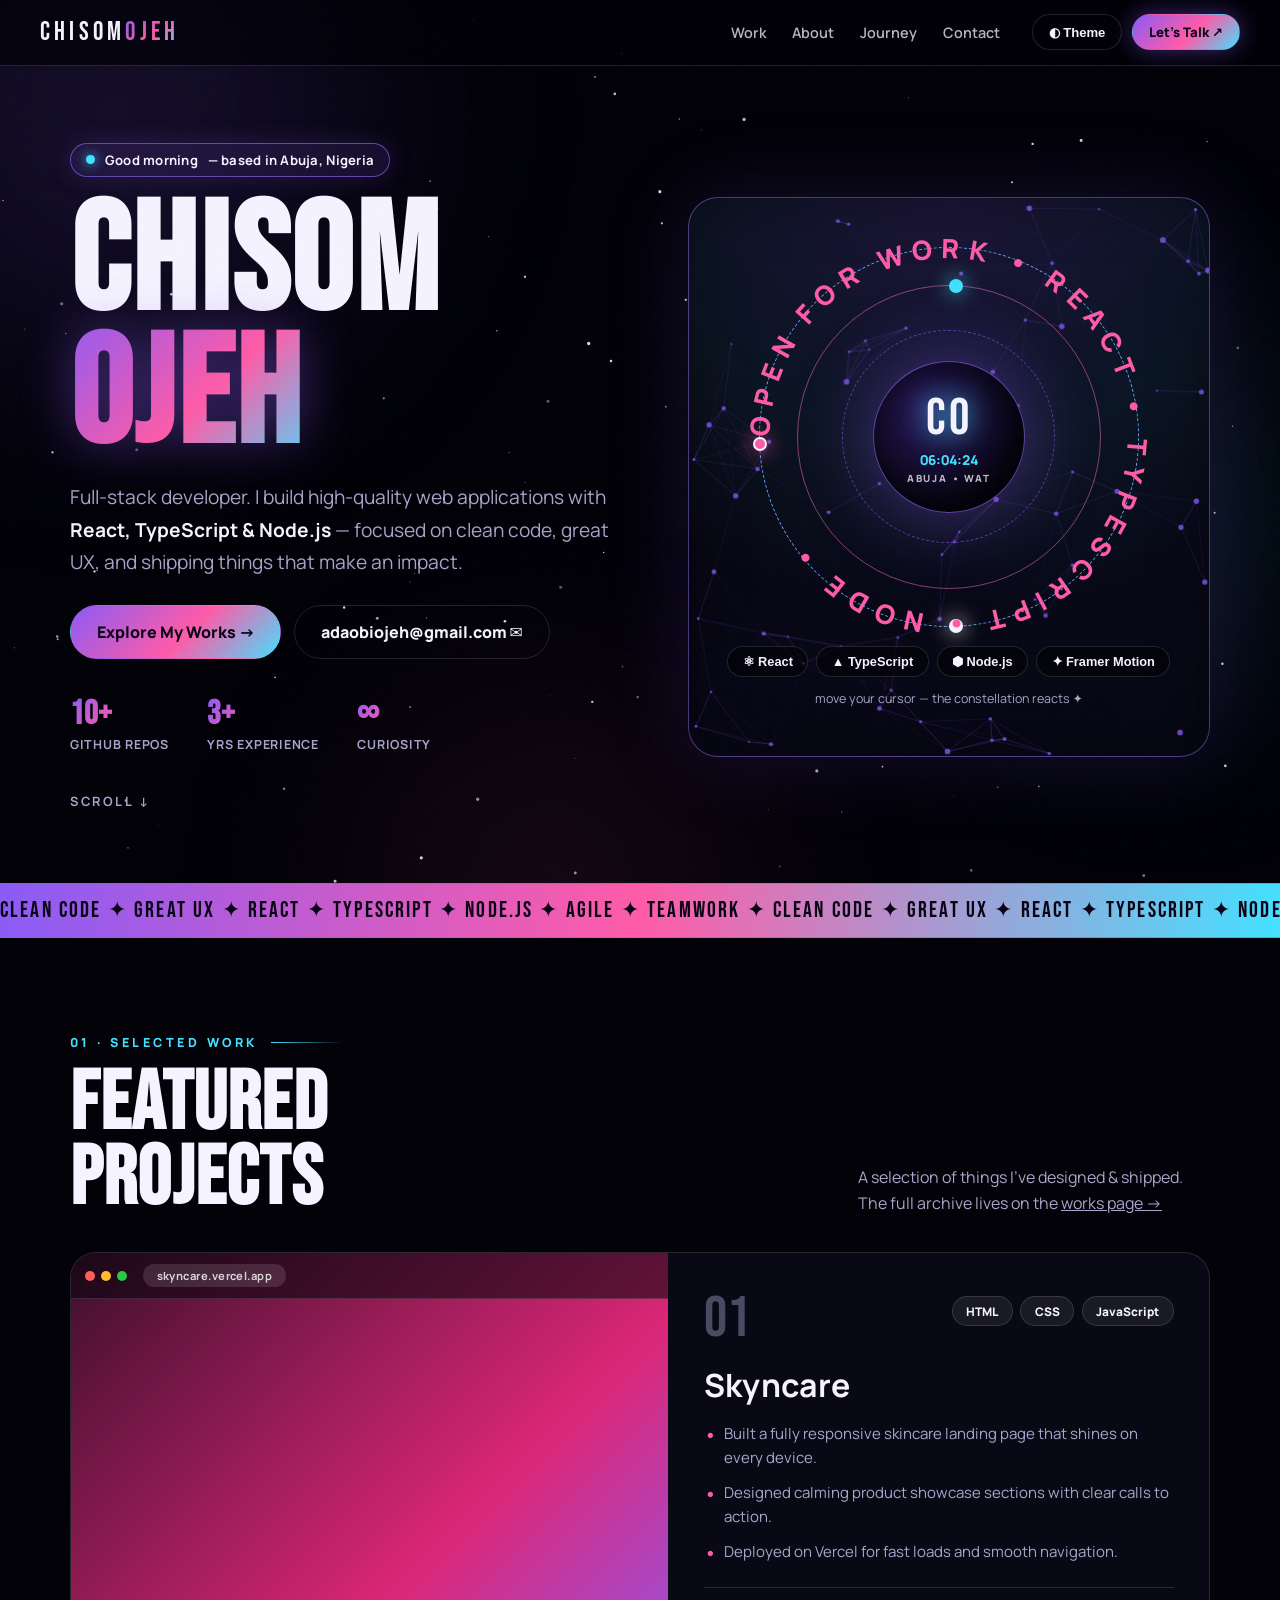
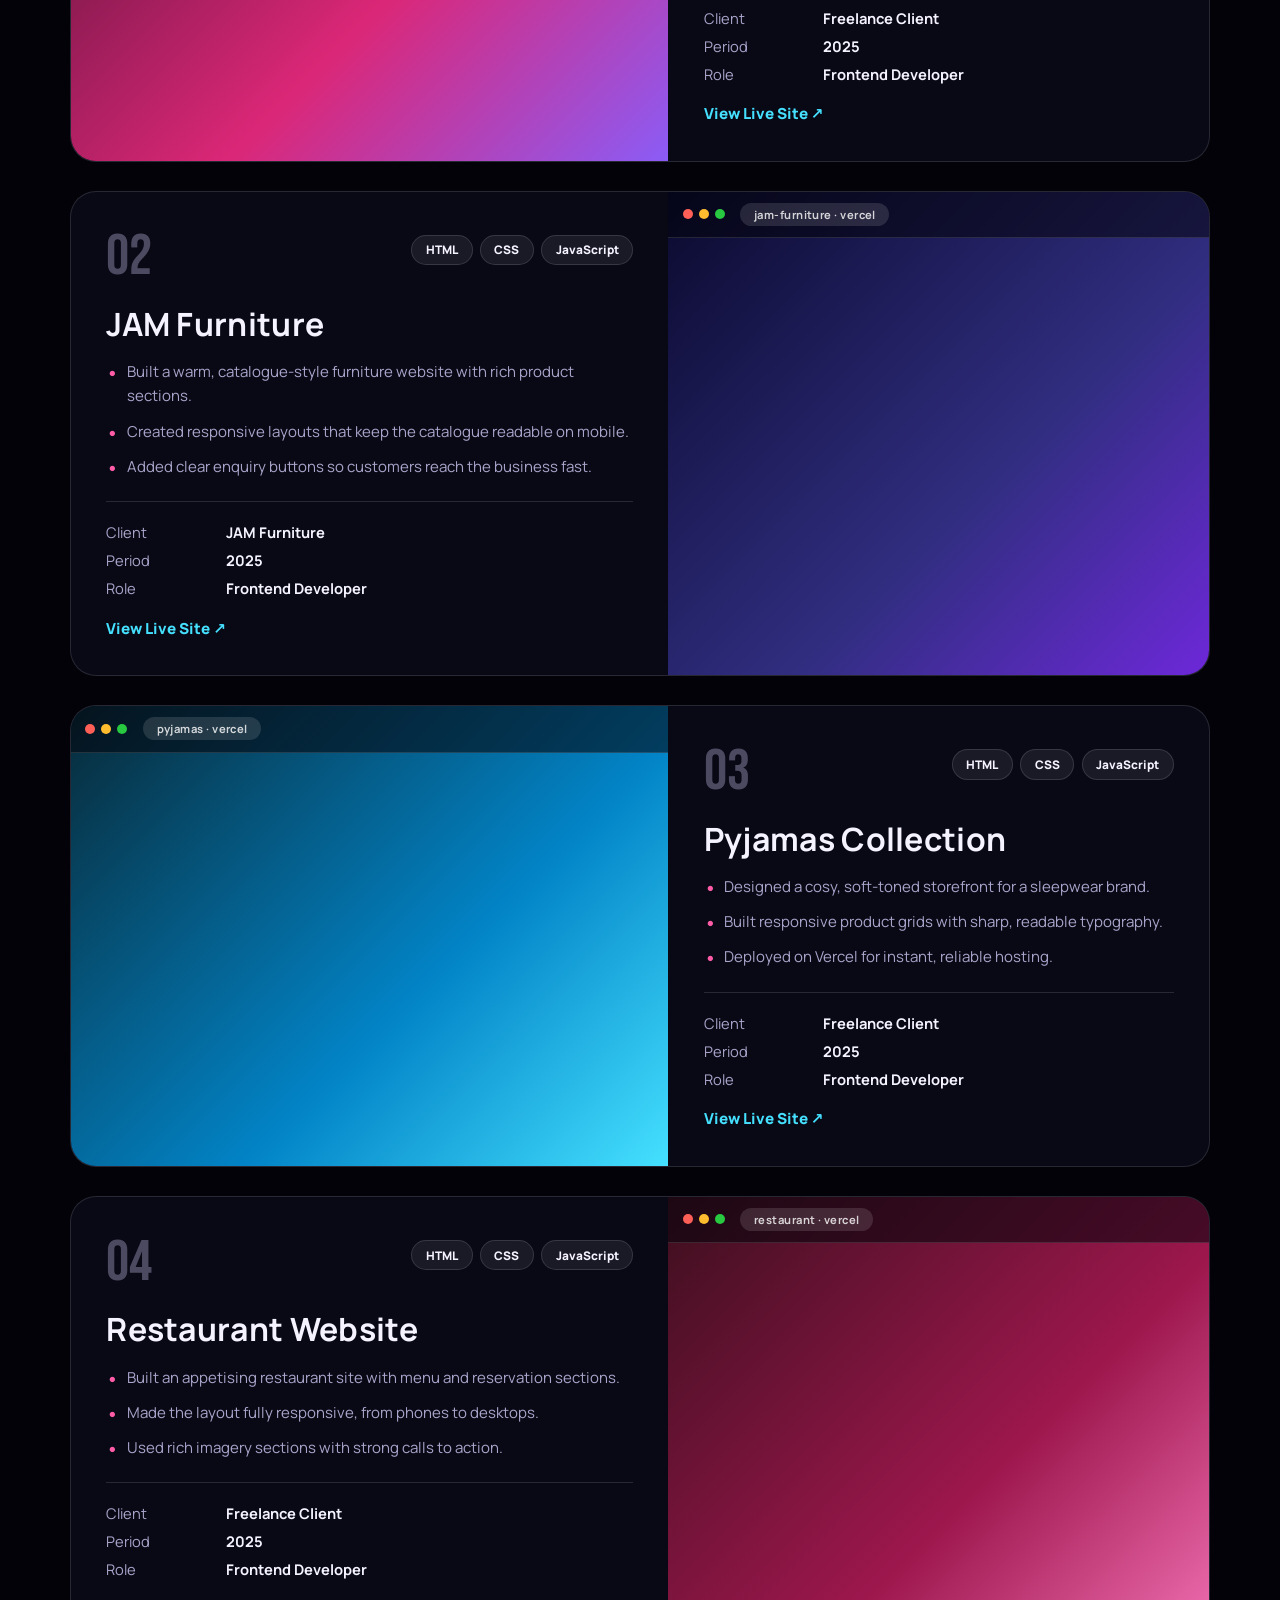
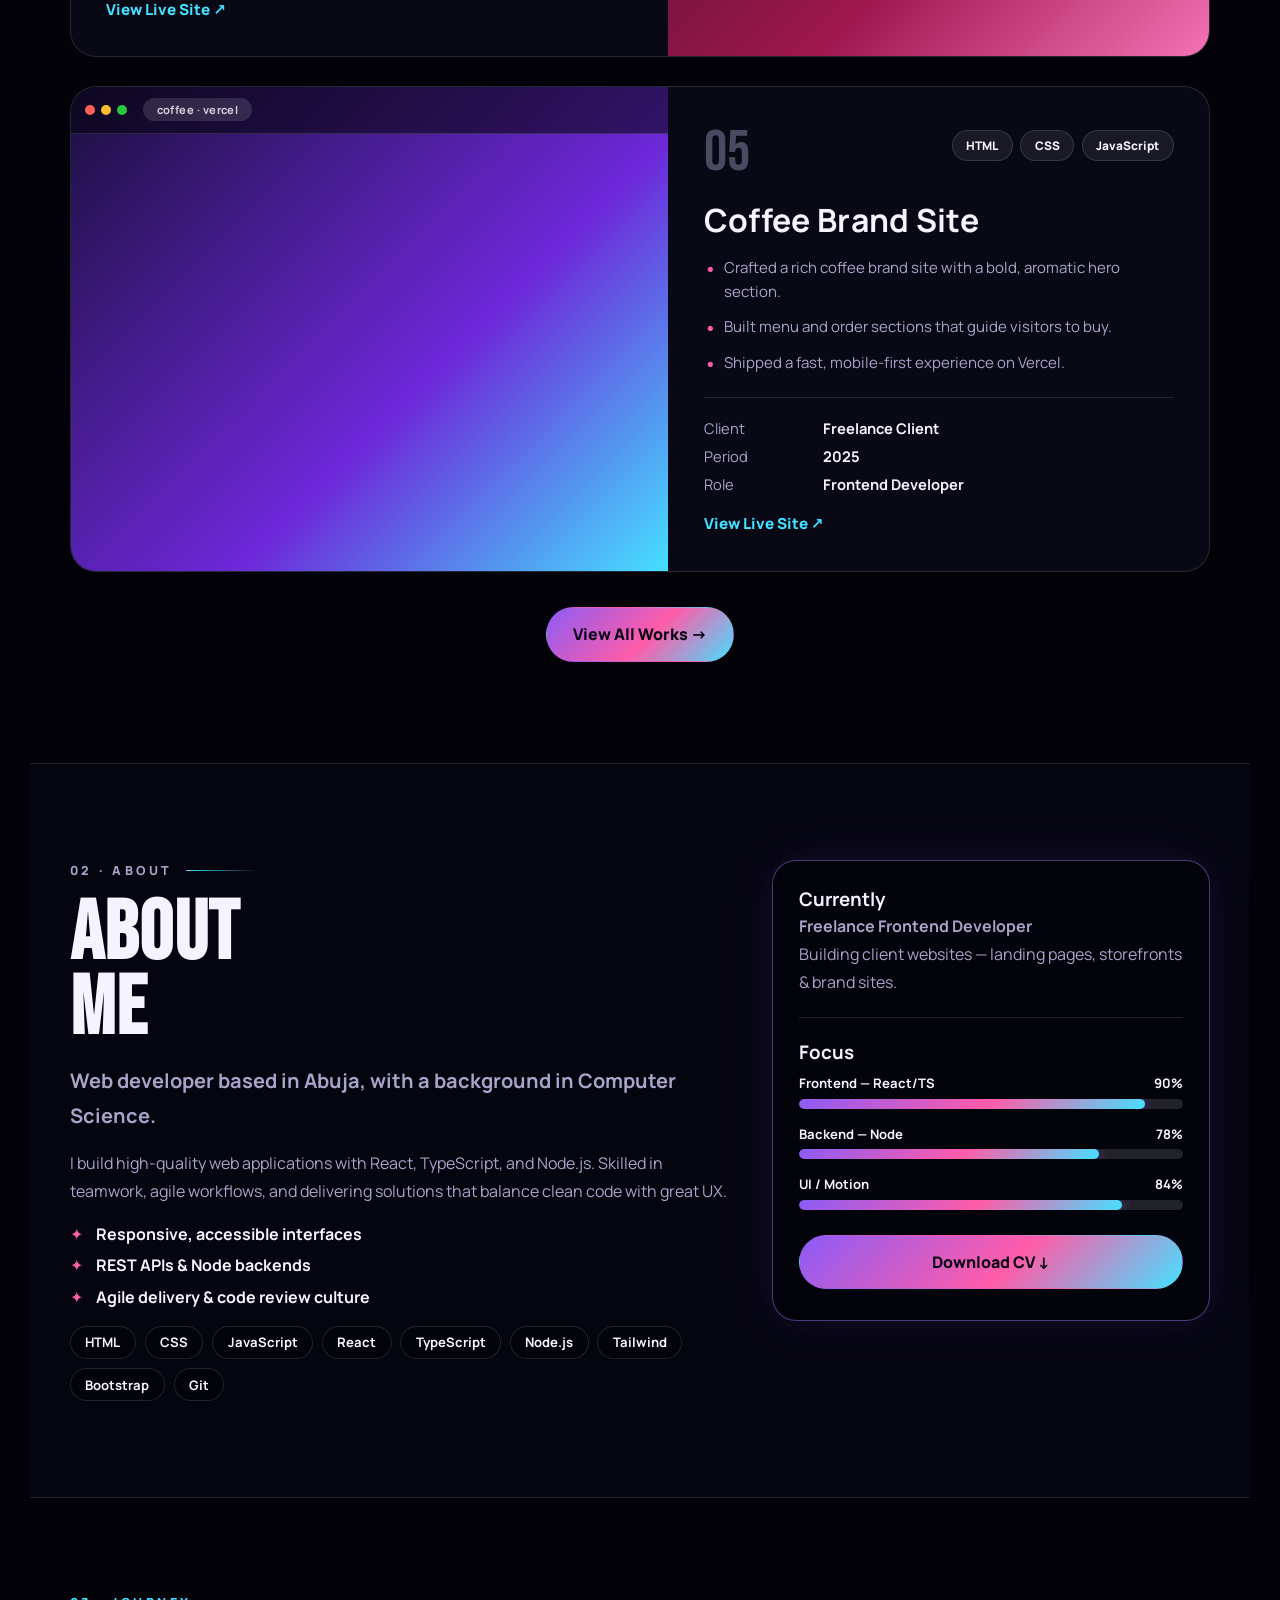
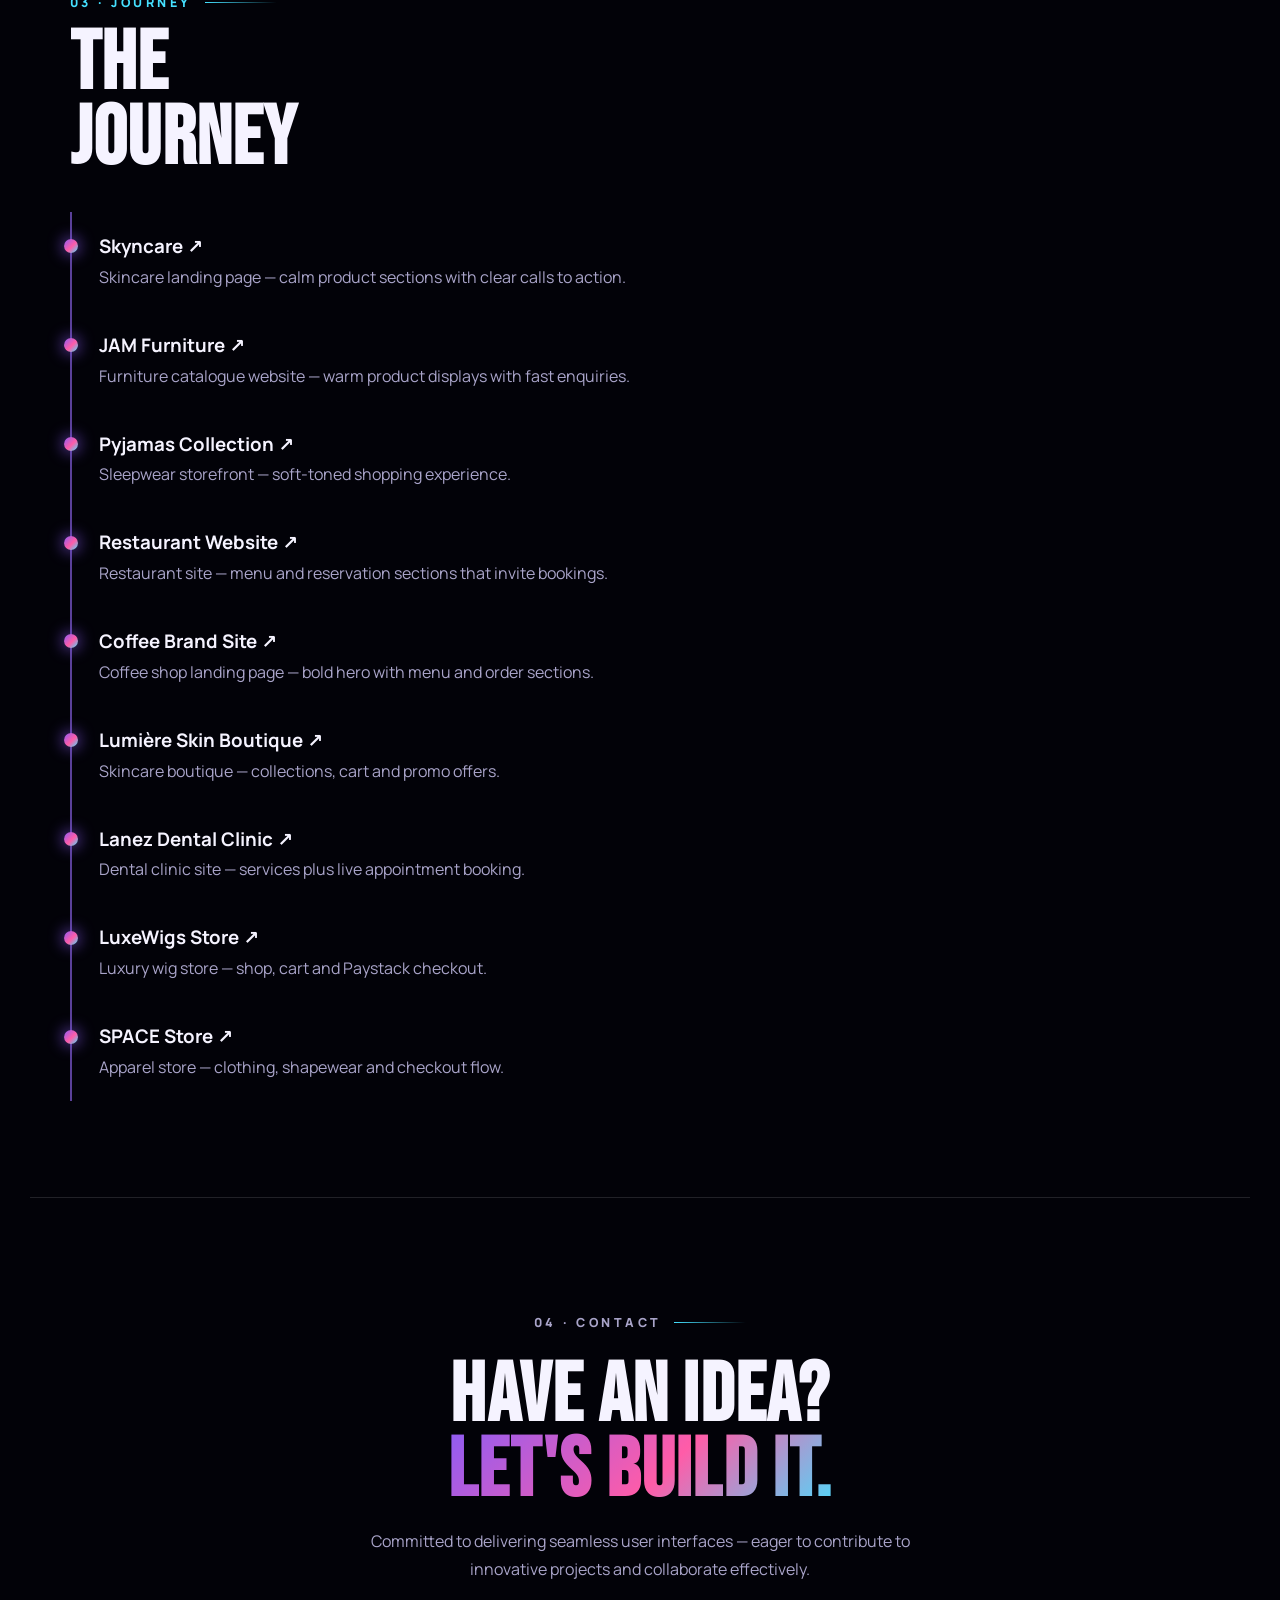
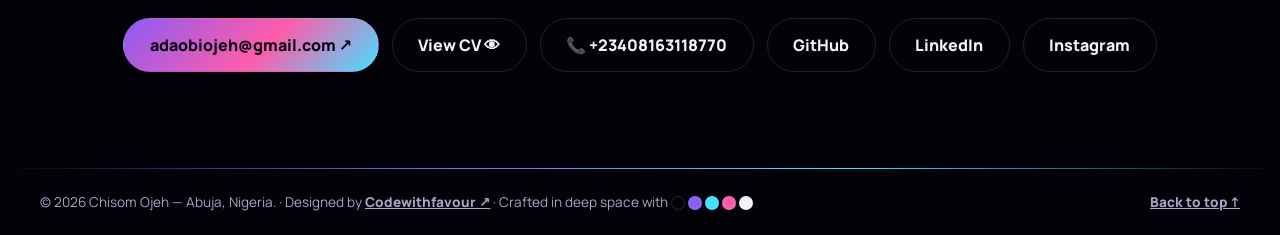
==== index.html @ 3779ce0b "Launch Chisom Ojeh portfolio" ====
<!DOCTYPE html>
<html lang="en" data-theme="dark">
<head>
  <meta charset="UTF-8" />
  <meta name="viewport" content="width=device-width, initial-scale=1.0" />
  <title>Chisom Ojeh — Full-Stack Developer</title>
  <meta name="description" content="Full-stack developer based in Abuja. I build high-quality web applications with React, TypeScript, and Node.js." />
  <link rel="icon" type="image/svg+xml" href="data:image/svg+xml,<svg xmlns='http://www.w3.org/2000/svg' viewBox='0 0 100 100'><defs><linearGradient id='g' x1='0' y1='0' x2='1' y2='1'><stop offset='0' stop-color='%238B5CF6'/><stop offset='1' stop-color='%2345E0FF'/></linearGradient></defs><rect width='100' height='100' rx='20' fill='url(%23g)'/><text x='50' y='68' font-size='55' text-anchor='middle' fill='%23020408' font-family='Arial Black'>C</text></svg>" />
  <link rel="preconnect" href="https://fonts.googleapis.com" />
  <link rel="preconnect" href="https://fonts.gstatic.com" crossorigin />
  <link href="https://fonts.googleapis.com/css2?family=Manrope:wght@200..800&display=swap" rel="stylesheet" />
  <link href="https://fonts.googleapis.com/css2?family=Bebas+Neue&display=swap" rel="stylesheet" />
  <link rel="stylesheet" href="styles.css" />
</head>
<body>
  <div class="grain" aria-hidden="true"></div>
  <canvas id="starfield" aria-hidden="true"></canvas>
  <div class="nebula" aria-hidden="true"><i class="n1"></i><i class="n2"></i><i class="n3"></i></div>

  <header class="nav">
    <a class="logo" href="index.html">CHISOM<span>OJEH</span></a>
    <nav class="nav-links">
      <a href="works.html">Work</a>
      <a href="#about">About</a>
      <a href="#experience">Journey</a>
      <a href="#contact">Contact</a>
    </nav>
    <div class="nav-actions">
      <button id="themeToggle" class="pill-btn" aria-label="Toggle theme">◐ Theme</button>
      <a href="#contact" class="pill-btn solid">Let's Talk ↗</a>
    </div>
    <button class="menu-btn" id="menuBtn" aria-label="Menu">☰</button>
  </header>

  <div class="mobile-menu" id="mobileMenu">
    <a href="works.html">Work</a>
    <a href="#about">About</a>
    <a href="#experience">Journey</a>
    <a href="#contact">Contact</a>
  </div>

  <main id="top">
    <!-- ============ HERO ============ -->
    <section class="hero">
      <div class="hero-text">
        <p class="eyebrow"><span class="dot"></span> <span id="greeting">Hello</span> — based in Abuja, Nigeria</p>
        <h1 class="mega">CHISOM<br /><em>OJEH</em></h1>
        <p class="lede">Full-stack developer. I build high-quality web applications with <strong>React, TypeScript &amp; Node.js</strong> — focused on clean code, great UX, and shipping things that make an impact.</p>
        <div class="cta-row">
          <a href="works.html" class="btn primary">Explore My Works →</a>
          <a href="mailto:adaobiojeh@gmail.com" class="btn ghost">adaobiojeh@gmail.com ✉</a>
        </div>
        <div class="hero-meta">
          <div><b>10+</b><span>GitHub repos</span></div>
          <div><b>3+</b><span>Yrs experience</span></div>
          <div><b>∞</b><span>Curiosity</span></div>
        </div>
        <a class="scroll-cue" href="#work">SCROLL ↓</a>
      </div>

      <!-- Interactive "Orbit Console" — constellation canvas + tilting rings + live clock -->
      <div class="hero-visual" id="heroVisual">
        <canvas id="constellation" aria-hidden="true"></canvas>
        <div class="orbit-stage" id="orbitStage">
          <div class="ring r1"></div>
          <div class="ring r2"><i class="planet p1"></i></div>
          <div class="ring r3"><i class="planet p2"></i><i class="planet p3"></i></div>
          <div class="core">
            <span class="core-mono">CO</span>
            <span class="core-sub" id="liveClock">00:00:00</span>
            <span class="core-tag">ABUJA • <span id="localTime">WAT</span></span>
          </div>
          <svg class="orbit-text" viewBox="0 0 200 200" aria-hidden="true">
            <defs><path id="circlePath" d="M100,100 m-84,0 a84,84 0 1,1 168,0 a84,84 0 1,1 -168,0" /></defs>
            <text><textPath href="#circlePath"> OPEN FOR WORK •  REACT • TYPESCRIPT •  NODE • </textPath></text>
          </svg>
        </div>
        <div class="chips">
          <button class="chip" data-chip>⚛ React</button>
          <button class="chip" data-chip>▲ TypeScript</button>
          <button class="chip" data-chip>⬢ Node.js</button>
          <button class="chip" data-chip>✦ Framer Motion</button>
        </div>
        <p class="hint">move your cursor — the constellation reacts ✦</p>
      </div>
    </section>

    <!-- ============ MARQUEE ============ -->
    <div class="marquee" aria-hidden="true">
      <div class="marquee-track">
        <span>Clean Code ✦ Great UX ✦ React ✦ TypeScript ✦ Node.js ✦ Agile ✦ Teamwork ✦&nbsp;</span>
        <span>Clean Code ✦ Great UX ✦ React ✦ TypeScript ✦ Node.js ✦ Agile ✦ Teamwork ✦&nbsp;</span>
      </div>
    </div>

    <!-- ============ WORK (line by line) ============ -->
    <section class="section" id="work">
      <p class="kicker">01 · Selected Work</p>
      <div class="section-head">
        <h2>FEATURED<br />PROJECTS</h2>
        <p>A selection of things I've designed &amp; shipped. The full archive lives on the <a href="works.html">works page →</a></p>
      </div>
      <div class="showcases">
        <article class="showcase reveal">
          <div class="shot art-2 live-shot">
            <div class="shot-bar"><i></i><i></i><i></i><span class="shot-url">skyncare.vercel.app</span></div>
            <iframe src="https://skyncare.vercel.app/" title="Skyncare — live preview" loading="lazy" scrolling="no" tabindex="-1" aria-hidden="true" referrerpolicy="no-referrer" sandbox="allow-scripts allow-same-origin"></iframe>
            <a class="shot-link" href="https://skyncare.vercel.app/" target="_blank" rel="noreferrer" aria-label="Open Skyncare live site"><span class="shot-open">Open live site ↗</span></a>
          </div>
          <div class="show-body">
            <div class="show-top">
              <span class="show-num">01</span>
              <div class="show-pills"><span>HTML</span><span>CSS</span><span>JavaScript</span></div>
            </div>
            <h3><a href="https://skyncare.vercel.app/" target="_blank" rel="noreferrer">Skyncare</a></h3>
            <ul class="show-points">
              <li>Built a fully responsive skincare landing page that shines on every device.</li>
              <li>Designed calming product showcase sections with clear calls to action.</li>
              <li>Deployed on Vercel for fast loads and smooth navigation.</li>
            </ul>
            <div class="show-meta">
              <div><span class="k">Client</span><span class="v">Freelance Client</span></div>
              <div><span class="k">Period</span><span class="v">2025</span></div>
              <div><span class="k">Role</span><span class="v">Frontend Developer</span></div>
            </div>
            <a class="show-live" href="https://skyncare.vercel.app/" target="_blank" rel="noreferrer">View Live Site ↗</a>
          </div>
        </article>

        <article class="showcase flip reveal">
          <div class="shot art-5 live-shot">
            <div class="shot-bar"><i></i><i></i><i></i><span class="shot-url">jam-furniture · vercel</span></div>
            <iframe src="https://chisomoj-jam-furniture-fi3ogfvmz-favourlanez.vercel.app/" title="JAM Furniture — live preview" loading="lazy" scrolling="no" tabindex="-1" aria-hidden="true" referrerpolicy="no-referrer" sandbox="allow-scripts allow-same-origin"></iframe>
            <a class="shot-link" href="https://chisomoj-jam-furniture-fi3ogfvmz-favourlanez.vercel.app/" target="_blank" rel="noreferrer" aria-label="Open JAM Furniture live site"><span class="shot-open">Open live site ↗</span></a>
          </div>
          <div class="show-body">
            <div class="show-top">
              <span class="show-num">02</span>
              <div class="show-pills"><span>HTML</span><span>CSS</span><span>JavaScript</span></div>
            </div>
            <h3><a href="https://chisomoj-jam-furniture-fi3ogfvmz-favourlanez.vercel.app/" target="_blank" rel="noreferrer">JAM Furniture</a></h3>
            <ul class="show-points">
              <li>Built a warm, catalogue-style furniture website with rich product sections.</li>
              <li>Created responsive layouts that keep the catalogue readable on mobile.</li>
              <li>Added clear enquiry buttons so customers reach the business fast.</li>
            </ul>
            <div class="show-meta">
              <div><span class="k">Client</span><span class="v">JAM Furniture</span></div>
              <div><span class="k">Period</span><span class="v">2025</span></div>
              <div><span class="k">Role</span><span class="v">Frontend Developer</span></div>
            </div>
            <a class="show-live" href="https://chisomoj-jam-furniture-fi3ogfvmz-favourlanez.vercel.app/" target="_blank" rel="noreferrer">View Live Site ↗</a>
          </div>
        </article>

        <article class="showcase reveal">
          <div class="shot art-3 live-shot">
            <div class="shot-bar"><i></i><i></i><i></i><span class="shot-url">pyjamas · vercel</span></div>
            <iframe src="https://pyjamas-ovth5pdcp-favourlanez.vercel.app/" title="Pyjamas — live preview" loading="lazy" scrolling="no" tabindex="-1" aria-hidden="true" referrerpolicy="no-referrer" sandbox="allow-scripts allow-same-origin"></iframe>
            <a class="shot-link" href="https://pyjamas-ovth5pdcp-favourlanez.vercel.app/" target="_blank" rel="noreferrer" aria-label="Open Pyjamas live site"><span class="shot-open">Open live site ↗</span></a>
          </div>
          <div class="show-body">
            <div class="show-top">
              <span class="show-num">03</span>
              <div class="show-pills"><span>HTML</span><span>CSS</span><span>JavaScript</span></div>
            </div>
            <h3><a href="https://pyjamas-ovth5pdcp-favourlanez.vercel.app/" target="_blank" rel="noreferrer">Pyjamas Collection</a></h3>
            <ul class="show-points">
              <li>Designed a cosy, soft-toned storefront for a sleepwear brand.</li>
              <li>Built responsive product grids with sharp, readable typography.</li>
              <li>Deployed on Vercel for instant, reliable hosting.</li>
            </ul>
            <div class="show-meta">
              <div><span class="k">Client</span><span class="v">Freelance Client</span></div>
              <div><span class="k">Period</span><span class="v">2025</span></div>
              <div><span class="k">Role</span><span class="v">Frontend Developer</span></div>
            </div>
            <a class="show-live" href="https://pyjamas-ovth5pdcp-favourlanez.vercel.app/" target="_blank" rel="noreferrer">View Live Site ↗</a>
          </div>
        </article>

        <article class="showcase flip reveal">
          <div class="shot art-6 live-shot">
            <div class="shot-bar"><i></i><i></i><i></i><span class="shot-url">restaurant · vercel</span></div>
            <iframe src="https://resturant-ck4lv31b3-favourlanez.vercel.app/" title="Restaurant — live preview" loading="lazy" scrolling="no" tabindex="-1" aria-hidden="true" referrerpolicy="no-referrer" sandbox="allow-scripts allow-same-origin"></iframe>
            <a class="shot-link" href="https://resturant-ck4lv31b3-favourlanez.vercel.app/" target="_blank" rel="noreferrer" aria-label="Open Restaurant live site"><span class="shot-open">Open live site ↗</span></a>
          </div>
          <div class="show-body">
            <div class="show-top">
              <span class="show-num">04</span>
              <div class="show-pills"><span>HTML</span><span>CSS</span><span>JavaScript</span></div>
            </div>
            <h3><a href="https://resturant-ck4lv31b3-favourlanez.vercel.app/" target="_blank" rel="noreferrer">Restaurant Website</a></h3>
            <ul class="show-points">
              <li>Built an appetising restaurant site with menu and reservation sections.</li>
              <li>Made the layout fully responsive, from phones to desktops.</li>
              <li>Used rich imagery sections with strong calls to action.</li>
            </ul>
            <div class="show-meta">
              <div><span class="k">Client</span><span class="v">Freelance Client</span></div>
              <div><span class="k">Period</span><span class="v">2025</span></div>
              <div><span class="k">Role</span><span class="v">Frontend Developer</span></div>
            </div>
            <a class="show-live" href="https://resturant-ck4lv31b3-favourlanez.vercel.app/" target="_blank" rel="noreferrer">View Live Site ↗</a>
          </div>
        </article>

        <article class="showcase reveal">
          <div class="shot art-1 live-shot">
            <div class="shot-bar"><i></i><i></i><i></i><span class="shot-url">coffee · vercel</span></div>
            <iframe src="https://coffee-cytjn6hhb-favourlanez.vercel.app/" title="Coffee — live preview" loading="lazy" scrolling="no" tabindex="-1" aria-hidden="true" referrerpolicy="no-referrer" sandbox="allow-scripts allow-same-origin"></iframe>
            <a class="shot-link" href="https://coffee-cytjn6hhb-favourlanez.vercel.app/" target="_blank" rel="noreferrer" aria-label="Open Coffee live site"><span class="shot-open">Open live site ↗</span></a>
          </div>
          <div class="show-body">
            <div class="show-top">
              <span class="show-num">05</span>
              <div class="show-pills"><span>HTML</span><span>CSS</span><span>JavaScript</span></div>
            </div>
            <h3><a href="https://coffee-cytjn6hhb-favourlanez.vercel.app/" target="_blank" rel="noreferrer">Coffee Brand Site</a></h3>
            <ul class="show-points">
              <li>Crafted a rich coffee brand site with a bold, aromatic hero section.</li>
              <li>Built menu and order sections that guide visitors to buy.</li>
              <li>Shipped a fast, mobile-first experience on Vercel.</li>
            </ul>
            <div class="show-meta">
              <div><span class="k">Client</span><span class="v">Freelance Client</span></div>
              <div><span class="k">Period</span><span class="v">2025</span></div>
              <div><span class="k">Role</span><span class="v">Frontend Developer</span></div>
            </div>
            <a class="show-live" href="https://coffee-cytjn6hhb-favourlanez.vercel.app/" target="_blank" rel="noreferrer">View Live Site ↗</a>
          </div>
        </article>
      </div>
      <div class="center"><a class="btn primary" href="works.html">View All Works →</a></div>
    </section>

    <!-- ============ ABOUT ============ -->
    <section class="section about" id="about">
      <div class="about-grid">
        <div>
          <p class="kicker">02 · About</p>
          <h2>ABOUT<br />ME</h2>
          <p class="lede-sm">Web developer based in Abuja, with a background in Computer Science.</p>
          <p>I build high-quality web applications with React, TypeScript, and Node.js. Skilled in teamwork, agile workflows, and delivering solutions that balance clean code with great UX.</p>
          <ul class="ticks">
            <li>Responsive, accessible interfaces</li>
            <li>REST APIs &amp; Node backends</li>
            <li>Agile delivery &amp; code review culture</li>
          </ul>
          <div class="skills">
            <span>HTML</span><span>CSS</span><span>JavaScript</span><span>React</span><span>TypeScript</span><span>Node.js</span><span>Tailwind</span><span>Bootstrap</span><span>Git</span>
          </div>
        </div>
        <aside class="about-card reveal">
          <h3>Currently</h3>
          <p><strong>Freelance Frontend Developer</strong><br />Building client websites — landing pages, storefronts &amp; brand sites.</p>
          <hr />
          <h3>Focus</h3>
          <div class="bars">
            <label>Frontend — React/TS <b>90%</b></label><div class="bar"><i style="--w:90%"></i></div>
            <label>Backend — Node <b>78%</b></label><div class="bar"><i style="--w:78%"></i></div>
            <label>UI / Motion <b>84%</b></label><div class="bar"><i style="--w:84%"></i></div>
          </div>
          <a class="btn primary full" href="Chisom-Ojeh-CV.pdf" download="Chisom-Ojeh-CV.pdf">Download CV ↓</a>
        </aside>
      </div>
    </section>

    <!-- ============ EXPERIENCE ============ -->
    <section class="section" id="experience">
      <p class="kicker">03 · Journey</p>
      <div class="section-head">
        <h2>THE<br />JOURNEY</h2>
      </div>
      <ol class="timeline projects">
        <li class="reveal"><div><h3><a href="https://skyncare.vercel.app/" target="_blank" rel="noreferrer">Skyncare ↗</a></h3><p>Skincare landing page — calm product sections with clear calls to action.</p></div></li>
        <li class="reveal"><div><h3><a href="https://chisomoj-jam-furniture-fi3ogfvmz-favourlanez.vercel.app/" target="_blank" rel="noreferrer">JAM Furniture ↗</a></h3><p>Furniture catalogue website — warm product displays with fast enquiries.</p></div></li>
        <li class="reveal"><div><h3><a href="https://pyjamas-ovth5pdcp-favourlanez.vercel.app/" target="_blank" rel="noreferrer">Pyjamas Collection ↗</a></h3><p>Sleepwear storefront — soft-toned shopping experience.</p></div></li>
        <li class="reveal"><div><h3><a href="https://resturant-ck4lv31b3-favourlanez.vercel.app/" target="_blank" rel="noreferrer">Restaurant Website ↗</a></h3><p>Restaurant site — menu and reservation sections that invite bookings.</p></div></li>
        <li class="reveal"><div><h3><a href="https://coffee-cytjn6hhb-favourlanez.vercel.app/" target="_blank" rel="noreferrer">Coffee Brand Site ↗</a></h3><p>Coffee shop landing page — bold hero with menu and order sections.</p></div></li>
        <li class="reveal"><div><h3><a href="https://skincare-website-f2t9w8u7a-favourlanez.vercel.app/" target="_blank" rel="noreferrer">Lumière Skin Boutique ↗</a></h3><p>Skincare boutique — collections, cart and promo offers.</p></div></li>
        <li class="reveal"><div><h3><a href="https://dentalcare-umber.vercel.app/" target="_blank" rel="noreferrer">Lanez Dental Clinic ↗</a></h3><p>Dental clinic site — services plus live appointment booking.</p></div></li>
        <li class="reveal"><div><h3><a href="https://luxewigs-livid.vercel.app/" target="_blank" rel="noreferrer">LuxeWigs Store ↗</a></h3><p>Luxury wig store — shop, cart and Paystack checkout.</p></div></li>
        <li class="reveal"><div><h3><a href="https://spaceshop-one.vercel.app/" target="_blank" rel="noreferrer">SPACE Store ↗</a></h3><p>Apparel store — clothing, shapewear and checkout flow.</p></div></li>
      </ol>
    </section>

    <!-- ============ CONTACT ============ -->
    <section class="section contact" id="contact">
      <p class="kicker" style="justify-content:center">04 · Contact</p>
      <h2>HAVE AN IDEA?<br /><em>LET'S BUILD IT.</em></h2>
      <p>Committed to delivering seamless user interfaces — eager to contribute to innovative projects and collaborate effectively.</p>
      <div class="cta-row center">
        <a class="btn primary" href="mailto:adaobiojeh@gmail.com">adaobiojeh@gmail.com ↗</a>
        <a class="btn ghost" href="Chisom-Ojeh-CV.pdf" target="_blank" rel="noreferrer">View CV 👁</a>
        <a class="btn ghost" href="tel:+23408163118770">📞 +23408163118770</a>
        <a class="btn ghost" href="https://github.com/chisomoj" target="_blank" rel="noreferrer">GitHub</a>
        <a class="btn ghost" href="https://www.linkedin.com/in/favour-ojeh-492601371/" target="_blank" rel="noreferrer">LinkedIn</a>
        <a class="btn ghost" href="https://www.instagram.com/codewithfavour/" target="_blank" rel="noreferrer">Instagram</a>
      </div>
    </section>
  </main>

  <footer>
    <p>© <span id="year"></span> Chisom Ojeh — Abuja, Nigeria. · Designed by <a href="https://www.instagram.com/codewithfavour/" target="_blank" rel="noreferrer">Codewithfavour ↗</a> · Crafted in deep space with <span class="swatches"><i style="background:#020208"></i><i style="background:#8B5CF6"></i><i style="background:#45E0FF"></i><i style="background:#FF5CA8"></i><i style="background:#F5F3FF"></i></span></p>
    <a href="#top">Back to top ↑</a>
  </footer>

  <script src="script.js"></script>
</body>
</html>
---- styles.css ----
/* Black + Cosmic palette: Void Black #020208 / Violet #8B5CF6 / Cyan #45E0FF / Magenta #FF5CA8 / Starlight #F5F3FF */
:root{
  --void:#020208;
  --violet:#8B5CF6;
  --cyan:#45E0FF;
  --magenta:#FF5CA8;
  --star:#F5F3FF;
  --bg:var(--void);
  --ink:var(--star);
  --muted:#A9A4C9;
  --card:#0A0A18;
  --line:rgba(245,243,255,.13);
  --accent:var(--violet);
  --accent2:var(--cyan);
  --accent3:var(--magenta);
  --grad:linear-gradient(135deg,var(--violet),var(--magenta) 55%,var(--cyan));
}
html[data-theme="light"]{
  --bg:#FAF7FF;
  --ink:#0B0B1C;
  --muted:#4E4A6B;
  --card:#FFFFFF;
  --line:rgba(11,11,28,.14);
  --accent:#6D28D9;
  --accent2:#0284C7;
  --accent3:#DB2777;
}
*{box-sizing:border-box;margin:0;padding:0}
html{scroll-behavior:smooth}
body{
  font-family:"Manrope",system-ui,sans-serif;
  background:var(--bg);color:var(--ink);
  overflow-x:hidden;transition:background .4s,color .4s;
  -webkit-font-smoothing:antialiased;
}
::selection{background:var(--magenta);color:#0A0416}
::-webkit-scrollbar{width:10px}
::-webkit-scrollbar-track{background:var(--bg)}
::-webkit-scrollbar-thumb{background:linear-gradient(var(--violet),var(--cyan));border-radius:99px}
:focus-visible{outline:2px solid var(--cyan);outline-offset:3px}

/* Cosmic backdrop layers */
.grain{position:fixed;inset:0;pointer-events:none;opacity:.06;z-index:50;
  background-image:url("data:image/svg+xml,%3Csvg xmlns='http://www.w3.org/2000/svg' width='120' height='120'%3E%3Cfilter id='n'%3E%3CfeTurbulence baseFrequency='.9'/%3E%3C/filter%3E%3Crect width='120' height='120' filter='url(%23n)' opacity='.6'/%3E%3C/svg%3E");}
#starfield{position:fixed;inset:0;z-index:0;pointer-events:none}
.nebula{position:fixed;inset:0;z-index:0;pointer-events:none;overflow:hidden}
.nebula i{position:absolute;border-radius:50%;filter:blur(100px);opacity:.55;animation:drift 28s ease-in-out infinite alternate}
.n1{width:58vmax;height:58vmax;left:-20vmax;top:-20vmax;background:radial-gradient(circle,rgba(139,92,246,.38),transparent 70%)}
.n2{width:46vmax;height:46vmax;right:-14vmax;top:24%;background:radial-gradient(circle,rgba(69,224,255,.20),transparent 70%);animation-delay:-9s}
.n3{width:46vmax;height:46vmax;left:20%;bottom:-22vmax;background:radial-gradient(circle,rgba(255,92,168,.22),transparent 70%);animation-delay:-18s}
@keyframes drift{to{transform:translate(6vmax,4vmax) scale(1.12)}}
html[data-theme="light"] .nebula i{opacity:.22}
header.nav,main,footer,.mobile-menu{position:relative;z-index:1}
a{color:inherit}

/* NAV */
.nav{position:sticky;top:0;z-index:20;display:flex;align-items:center;gap:1rem;
  padding:.9rem clamp(1rem,4vw,2.5rem);
  background:color-mix(in srgb, var(--bg) 68%, transparent);
  backdrop-filter:blur(16px);-webkit-backdrop-filter:blur(16px);
  border-bottom:1px solid var(--line)}
.logo{font-family:"Bebas Neue";font-size:1.65rem;letter-spacing:.16em;text-decoration:none}
.logo span{background:var(--grad);-webkit-background-clip:text;background-clip:text;color:transparent}
.nav-links{display:flex;gap:1.6rem;margin-left:auto}
.nav-links a{text-decoration:none;font-weight:600;font-size:.9rem;opacity:.75;position:relative;padding:.2rem 0}
.nav-links a::after{content:"";position:absolute;left:0;bottom:-2px;height:2px;width:0;background:var(--grad);border-radius:2px;transition:.3s}
.nav-links a:hover,.nav-links a.active{opacity:1}
.nav-links a:hover::after,.nav-links a.active::after{width:100%}
.nav-actions{display:flex;gap:.6rem;margin-left:1rem}
.pill-btn{border:1px solid var(--line);background:color-mix(in srgb, var(--bg) 40%, transparent);color:var(--ink);
  border-radius:999px;padding:.5rem 1rem;font-weight:700;font-size:.82rem;cursor:pointer;text-decoration:none;transition:.25s}
.pill-btn:hover{border-color:var(--accent2)}
.pill-btn.solid{background:var(--grad);color:#0A0416;border-color:transparent;font-weight:800;box-shadow:0 0 24px rgba(139,92,246,.45)}
.pill-btn.solid:hover{transform:translateY(-1px);box-shadow:0 6px 30px rgba(255,92,168,.5)}
.menu-btn{display:none;background:none;border:1px solid var(--line);border-radius:10px;color:var(--ink);padding:.4rem .7rem}
.mobile-menu{display:none;flex-direction:column;gap:0;border-bottom:1px solid var(--line);background:color-mix(in srgb, var(--bg) 94%, transparent)}
.mobile-menu.open{display:flex}
.mobile-menu a{padding:1rem 1.5rem;text-decoration:none;font-weight:700;border-top:1px solid var(--line)}

/* HERO */
.hero{display:grid;grid-template-columns:1.05fr .95fr;gap:2.5rem;align-items:center;
  padding:clamp(2.5rem,6vw,5rem) clamp(1rem,4vw,2.5rem) clamp(3rem,6vw,4.5rem);max-width:1220px;margin:0 auto;min-height:90vh}
.eyebrow{display:inline-flex;align-items:center;gap:.6rem;border:1px solid color-mix(in srgb, var(--accent) 55%, var(--line));
  padding:.45rem .95rem;border-radius:999px;font-size:.82rem;font-weight:700;letter-spacing:.02em;
  background:color-mix(in srgb, var(--accent) 12%, transparent);box-shadow:0 0 24px rgba(139,92,246,.18)}
.dot{width:9px;height:9px;border-radius:50%;background:var(--accent2);box-shadow:0 0 12px var(--accent2);animation:pulse 1.6s infinite}
@keyframes pulse{50%{transform:scale(1.5);opacity:.6}}
.mega{font-family:"Bebas Neue";font-size:clamp(4.8rem,12vw,10.5rem);line-height:.87;margin:1.3rem 0 1rem;letter-spacing:.015em}
.mega em{font-style:normal;background:var(--grad);-webkit-background-clip:text;background-clip:text;color:transparent;
  filter:drop-shadow(0 0 26px rgba(139,92,246,.45))}
.lede{font-size:clamp(1rem,1.6vw,1.2rem);line-height:1.7;color:var(--muted);max-width:34rem}
.lede strong{color:var(--ink)}
.cta-row{display:flex;gap:.8rem;margin-top:1.6rem;flex-wrap:wrap}
.cta-row.center{justify-content:center}
.btn{display:inline-block;padding:.95rem 1.6rem;border-radius:999px;font-weight:800;text-decoration:none;border:1px solid var(--line);transition:.25s;position:relative;overflow:hidden}
.btn.primary{background:var(--grad);color:#0A0416;border-color:transparent}
.btn.primary:hover{transform:translateY(-2px);box-shadow:0 14px 40px rgba(139,92,246,.55)}
.btn.ghost:hover{border-color:var(--accent2);color:var(--accent2);box-shadow:0 0 20px rgba(69,224,255,.25)}
.btn.full{width:100%;text-align:center;margin-top:1rem}
.hero-meta{display:flex;gap:2.4rem;margin-top:2.2rem}
.hero-meta div{display:grid;gap:.15rem}
.hero-meta b{font-family:"Bebas Neue";font-size:2.1rem;background:var(--grad);-webkit-background-clip:text;background-clip:text;color:transparent}
.hero-meta span{font-size:.78rem;color:var(--muted);font-weight:700;letter-spacing:.06em;text-transform:uppercase}
.scroll-cue{display:inline-flex;margin-top:2.4rem;font-size:.8rem;font-weight:700;letter-spacing:.2em;color:var(--muted);text-decoration:none;animation:bob 2.2s ease-in-out infinite}
@keyframes bob{50%{transform:translateY(6px)}}

/* HERO VISUAL — Orbit Console */
.hero-visual{position:relative;border:1px solid color-mix(in srgb, var(--accent) 35%, var(--line));border-radius:30px;overflow:hidden;
  background:radial-gradient(120% 100% at 50% 0%, rgba(139,92,246,.16) 0%, rgba(69,224,255,.06) 45%, transparent 75%),
    color-mix(in srgb, var(--card) 88%, transparent);
  backdrop-filter:blur(4px);
  min-height:560px;display:flex;flex-direction:column;align-items:center;justify-content:center;padding:1.5rem;
  box-shadow:0 0 90px rgba(139,92,246,.16), inset 0 0 60px rgba(0,0,0,.35)}
#constellation{position:absolute;inset:0;width:100%;height:100%}
.orbit-stage{position:relative;width:min(380px,80vw);aspect-ratio:1;perspective:900px;transition:transform .2s ease-out;transform-style:preserve-3d}
.ring{position:absolute;inset:0;border:1px dashed color-mix(in srgb, var(--accent2) 60%, transparent);border-radius:50%}
.r1{inset:22%;animation:spin 26s linear infinite;border-color:color-mix(in srgb, var(--accent) 60%, transparent)}
.r2{inset:10%;border-style:solid;border-color:color-mix(in srgb, var(--accent3) 45%, var(--line));animation:spin 38s linear infinite reverse}
.r3{inset:0;border-color:color-mix(in srgb, var(--accent2) 55%, var(--accent));animation:spin 55s linear infinite}
@keyframes spin{to{transform:rotate(360deg)}}
.planet{position:absolute;width:14px;height:14px;border-radius:50%;top:-7px;left:50%}
.p1{background:var(--cyan);box-shadow:0 0 20px var(--cyan)}
.p2{background:var(--star);box-shadow:0 0 20px var(--star);top:auto;bottom:-7px}
.p3{background:var(--magenta);border:2px solid var(--star);box-shadow:0 0 20px var(--magenta);left:-7px;top:50%}
.core{position:absolute;inset:30%;border-radius:50%;display:flex;flex-direction:column;align-items:center;justify-content:center;gap:.15rem;
  background:radial-gradient(circle at 35% 30%, #2b1a5e, var(--void) 80%);
  border:1px solid color-mix(in srgb, var(--accent) 55%, var(--line));
  box-shadow:0 0 80px rgba(139,92,246,.45), inset 0 0 40px rgba(0,0,0,.65)}
html[data-theme="light"] .core{background:radial-gradient(circle at 35% 30%, #6D28D9, #2b1a5e 88%)}
.core-mono{font-family:"Bebas Neue";font-size:3.2rem;color:var(--star);letter-spacing:.06em;text-shadow:0 0 26px rgba(69,224,255,.9)}
.core-sub{font-variant-numeric:tabular-nums;font-weight:800;color:var(--cyan);font-size:.85rem}
html[data-theme="light"] .core-sub{color:#bdf1ff}
.core-tag{font-size:.62rem;font-weight:800;letter-spacing:.18em;color:var(--star);opacity:.75}
.orbit-text{position:absolute;inset:-6%;animation:spin 30s linear infinite}
.orbit-text text{fill:var(--accent3);font-size:12.5px;font-weight:800;letter-spacing:.32em}
.chips{display:flex;gap:.5rem;flex-wrap:wrap;justify-content:center;margin-top:1.2rem;position:relative;z-index:2}
.chip{border:1px solid var(--line);background:color-mix(in srgb, var(--bg) 60%, transparent);
  color:var(--ink);border-radius:999px;padding:.45rem .9rem;font-weight:700;font-size:.8rem;cursor:pointer;transition:.2s}
.chip:hover{background:var(--accent2);color:#04121a;border-color:var(--accent2);transform:translateY(-2px);box-shadow:0 0 18px var(--accent2)}
.hint{margin-top:.8rem;font-size:.78rem;color:var(--muted);position:relative;z-index:2}

/* MARQUEE */
.marquee{border-block:1px solid color-mix(in srgb, var(--accent) 50%, transparent);
  background:linear-gradient(90deg,var(--violet),var(--magenta) 50%,var(--cyan));color:#0A0416;overflow:hidden;padding:.85rem 0}
.marquee-track{display:flex;width:max-content;animation:slide 22s linear infinite;font-family:"Bebas Neue";font-size:1.35rem;letter-spacing:.1em}
@keyframes slide{to{transform:translateX(-50%)}}

/* SECTIONS */
.section{max-width:1220px;margin:0 auto;padding:clamp(3.5rem,8vw,6rem) clamp(1rem,4vw,2.5rem)}
.kicker{display:flex;align-items:center;gap:.8rem;font-size:.78rem;font-weight:800;letter-spacing:.28em;text-transform:uppercase;
  color:var(--accent2);margin-bottom:1rem}
.kicker::after{content:"";height:1px;width:72px;background:linear-gradient(90deg,var(--accent2),transparent)}
.section-head{display:flex;justify-content:space-between;align-items:end;gap:1.5rem;flex-wrap:wrap;margin-bottom:2.2rem}
.section-head h2,.about-grid h2,.contact h2,.page-hero h1{font-family:"Bebas Neue";font-size:clamp(3rem,7vw,5.2rem);line-height:.9;letter-spacing:.015em}
.section-head p{color:var(--muted);max-width:22rem;line-height:1.65}
.center{text-align:center;margin-top:2.2rem}

/* PROJECT SHOWCASE — split case-study cards */
.showcases{display:flex;flex-direction:column;gap:1.8rem}
.showcase{display:grid;grid-template-columns:1.05fr .95fr;border:1px solid var(--line);border-radius:26px;overflow:hidden;
  background:color-mix(in srgb, var(--card) 92%, transparent);
  transition:border-color .35s,box-shadow .35s,transform .35s}
.showcase:hover{border-color:color-mix(in srgb, var(--accent) 55%, var(--line));
  box-shadow:0 24px 70px rgba(139,92,246,.20);transform:translateY(-4px)}
.showcase.flip .shot{order:2}
/* faux browser preview */
.shot{position:relative;display:flex;flex-direction:column;min-height:430px}
.shot-bar{display:flex;align-items:center;gap:6px;padding:.7rem .9rem;background:rgba(2,2,10,.55);
  border-bottom:1px solid rgba(255,255,255,.12);position:relative;z-index:1}
.shot-bar i{width:10px;height:10px;border-radius:50%;background:rgba(255,255,255,.35)}
.shot-bar i:first-child{background:#FF5F57}
.shot-bar i:nth-child(2){background:#FEBC2E}
.shot-bar i:nth-child(3){background:#28C840}
.shot-url{margin-left:.6rem;font-size:.7rem;font-weight:700;color:rgba(255,255,255,.8);
  background:rgba(255,255,255,.12);border-radius:999px;padding:.25rem .85rem;letter-spacing:.04em;white-space:nowrap;overflow:hidden;text-overflow:ellipsis}
.shot-screen{flex:1;display:flex;flex-direction:column;justify-content:center;gap:.9rem;padding:2rem;position:relative}
.shot-screen::before{content:"";position:absolute;inset:0;background:rgba(2,2,10,.42)}
.shot-screen>*{position:relative}
.shot-eyebrow{font-weight:800;font-size:.85rem;color:#fff;opacity:.85}
.shot-title{font-family:"Bebas Neue";font-size:clamp(1.9rem,3vw,2.7rem);line-height:1;color:#fff;text-shadow:0 3px 24px rgba(0,0,0,.5)}
.shot-btns{display:flex;gap:.5rem;flex-wrap:wrap}
.shot-btns span{font-size:.72rem;font-weight:800;padding:.42rem .95rem;border-radius:8px;
  background:rgba(255,255,255,.14);color:#fff;border:1px solid rgba(255,255,255,.32)}
.shot-btns span:first-child{background:var(--accent2);color:#04121a;border-color:transparent}
/* live site previews — real site in a scaled frame, whole panel clickable */
.live-shot iframe{position:absolute;inset:0;width:200%;height:200%;border:0;
  transform:scale(.5);transform-origin:top left;pointer-events:none;background:transparent}
.shot-link{position:absolute;inset:0;z-index:2;display:flex;align-items:flex-end;justify-content:flex-end;
  padding:1rem;text-decoration:none;border-radius:inherit}
.shot-open{font-size:.75rem;font-weight:800;background:rgba(2,2,10,.72);border:1px solid rgba(255,255,255,.28);
  color:#fff;padding:.45rem 1rem;border-radius:999px;opacity:0;transform:translateY(6px);transition:.3s;backdrop-filter:blur(6px)}
.showcase:hover .shot-open,.shot-link:focus-visible .shot-open{opacity:1;transform:none}
.shot-link:focus-visible{outline:2px solid var(--cyan);outline-offset:-2px}
/* details side */
.show-body{padding:2.3rem 2.2rem;display:flex;flex-direction:column}
.show-top{display:flex;justify-content:space-between;align-items:flex-start;gap:1rem}
.show-num{font-family:"Bebas Neue";font-size:3.6rem;line-height:1;color:color-mix(in srgb, var(--muted) 42%, transparent)}
.show-pills{display:flex;gap:.45rem;flex-wrap:wrap;justify-content:flex-end;padding-top:.4rem}
.show-pills span{font-size:.74rem;font-weight:800;padding:.35rem .85rem;border-radius:999px;
  background:color-mix(in srgb, var(--ink) 7%, transparent);border:1px solid var(--line);white-space:nowrap}
.show-body h3{font-size:2rem;margin:1rem 0 .9rem;letter-spacing:.01em}
.show-body h3 a{text-decoration:none}
.show-body h3 a:hover{color:var(--accent2)}
.show-points{list-style:none;display:grid;gap:.7rem;color:var(--muted);font-size:.94rem;line-height:1.6}
.show-points li{padding-left:1.3rem;position:relative}
.show-points li::before{content:"•";position:absolute;left:0;color:var(--accent3);font-weight:900;font-size:1.1rem;line-height:1.4}
.show-meta{margin-top:1.4rem;padding-top:1.25rem;border-top:1px solid var(--line);display:grid;gap:.5rem}
.show-meta div{display:grid;grid-template-columns:110px 1fr;gap:.6rem;font-size:.92rem}
.show-meta .k{color:var(--muted)}
.show-meta .v{font-weight:700}
.show-live{margin-top:1.2rem;font-weight:800;color:var(--accent2);text-decoration:none;align-self:flex-start;font-size:.95rem}
.show-live:hover{text-shadow:0 0 18px var(--accent2)}
.art-1{background:linear-gradient(135deg,#1b0f3d,#6D28D9 60%,#45E0FF)}
.art-2{background:linear-gradient(135deg,#3d0f2c,#DB2777 60%,#8B5CF6)}
.art-3{background:linear-gradient(135deg,#082a38,#0284C7 60%,#45E0FF)}
.art-4{background:linear-gradient(135deg,#2c1040,#8B5CF6 60%,#FF5CA8)}
.art-5{background:linear-gradient(135deg,#0a0a2e,#312E81 60%,#6D28D9)}
.art-6{background:linear-gradient(135deg,#3d0f1e,#9D174D 60%,#F472B6)}
.art-7{background:linear-gradient(135deg,#0b2e1f,#1d7a4f 60%,#7ae0b0)}
.art-8{background:linear-gradient(135deg,#08283d,#0e7ab8 60%,#9be7ff)}
.tags{font-size:.74rem;font-weight:800;letter-spacing:.1em;color:var(--accent2);text-transform:uppercase}

/* WORKS PAGE */
.page-hero{max-width:1220px;margin:0 auto;padding:clamp(3rem,7vw,4.5rem) clamp(1rem,4vw,2.5rem) 1rem}
.page-hero p.sub{color:var(--muted);max-width:38rem;line-height:1.7;margin-top:1rem}
.filter-bar{display:flex;gap:.55rem;flex-wrap:wrap;max-width:1220px;margin:0 auto;padding:1.6rem clamp(1rem,4vw,2.5rem) 0}
.filter-bar button{border:1px solid var(--line);background:transparent;color:var(--ink);border-radius:999px;
  padding:.5rem 1.1rem;font-weight:700;font-size:.82rem;cursor:pointer;transition:.25s;font-family:inherit}
.filter-bar button:hover{border-color:var(--accent2);color:var(--accent2)}
.filter-bar button.active{background:var(--grad);color:#0A0416;border-color:transparent;box-shadow:0 0 20px rgba(139,92,246,.4)}
.work-count{font-size:.8rem;font-weight:800;letter-spacing:.2em;color:var(--muted);text-transform:uppercase}

/* ABOUT */
.about{background:color-mix(in srgb, var(--card) 55%, transparent);border-block:1px solid var(--line)}
.about-grid{display:grid;grid-template-columns:1.2fr .8fr;gap:2.8rem;max-width:1220px;margin:0 auto}
.lede-sm{font-size:1.25rem;font-weight:700;margin:1rem 0;line-height:1.5}
.about-grid p{color:var(--muted);line-height:1.75;margin-bottom:1rem}
.ticks{list-style:none;display:grid;gap:.6rem;margin:1.1rem 0;font-weight:700}
.ticks li{padding-left:1.6rem;position:relative}
.ticks li::before{content:"✦";position:absolute;left:0;color:var(--accent3)}
.skills{display:flex;flex-wrap:wrap;gap:.55rem;margin-top:1.1rem}
.skills span{border:1px solid var(--line);border-radius:999px;padding:.42rem .9rem;font-size:.82rem;font-weight:700;
  background:color-mix(in srgb, var(--bg) 60%, transparent);transition:.25s}
.skills span:hover{border-color:var(--accent2);color:var(--accent2);box-shadow:0 0 14px rgba(69,224,255,.25);transform:translateY(-2px)}
.about-card{border:1px solid color-mix(in srgb, var(--accent) 40%, var(--line));border-radius:24px;
  background:color-mix(in srgb, var(--bg) 55%, transparent);backdrop-filter:blur(8px);
  padding:1.6rem;height:fit-content;box-shadow:0 0 50px rgba(139,92,246,.12)}
.about-card hr{border:none;border-top:1px solid var(--line);margin:1.3rem 0}
.bars{display:grid;gap:.4rem;margin-top:.6rem}
.bars label{font-size:.82rem;font-weight:700;display:flex;justify-content:space-between}
.bar{height:10px;border-radius:99px;background:var(--line);overflow:hidden;margin-bottom:.6rem}
.bar i{display:block;height:100%;width:var(--w);border-radius:99px;background:var(--grad);animation:fill 1.4s ease;box-shadow:0 0 12px rgba(139,92,246,.5)}
@keyframes fill{from{width:0}}

/* TIMELINE */
.timeline{list-style:none;display:grid;gap:0;margin-top:1rem;border-left:2px solid color-mix(in srgb, var(--accent) 55%, var(--line))}
.timeline li{padding:1.3rem 0 1.3rem 1.7rem;position:relative;display:grid;grid-template-columns:150px 1fr;gap:1rem}
.timeline li::before{content:"";position:absolute;left:-8px;top:1.7rem;width:14px;height:14px;border-radius:50%;
  background:var(--grad);box-shadow:0 0 16px var(--accent)}
.timeline.projects li{grid-template-columns:1fr}
.timeline h3 a{text-decoration:none}
.timeline h3 a:hover{color:var(--accent2)}
.timeline h3{margin-bottom:.3rem}
.timeline p{color:var(--muted);line-height:1.65}

/* CONTACT */
.contact{text-align:center;border-top:1px solid var(--line)}
.contact h2 em{font-style:normal;background:var(--grad);-webkit-background-clip:text;background-clip:text;color:transparent}
.contact p{color:var(--muted);max-width:36rem;margin:1.1rem auto 1.6rem;line-height:1.75}
footer{display:flex;justify-content:space-between;gap:1rem;flex-wrap:wrap;align-items:center;
  padding:1.5rem clamp(1rem,4vw,2.5rem);border-top:1px solid transparent;
  border-image:linear-gradient(90deg,transparent,var(--accent),var(--accent2),transparent) 1;
  font-size:.85rem;color:var(--muted)}
footer a{font-weight:800}
.swatches{display:inline-flex;gap:3px;vertical-align:middle}
.swatches i{width:14px;height:14px;border-radius:50%;display:inline-block;border:1px solid var(--line)}

/* REVEAL */
.reveal{opacity:0;transform:translateY(26px);transition:.7s cubic-bezier(.2,.7,.3,1)}
.reveal.visible{opacity:1;transform:none}

@media(max-width:900px){
  .hero{grid-template-columns:1fr;min-height:auto}
  .about-grid{grid-template-columns:1fr}
  .nav-links,.nav-actions{display:none}
  .menu-btn{display:block;margin-left:auto}
  .timeline li{grid-template-columns:1fr;gap:.2rem}
  .showcase{grid-template-columns:1fr}
  .showcase.flip .shot{order:0}
  .shot{min-height:300px}
  .show-body{padding:1.6rem}
  .show-num{font-size:2.6rem}
  .show-body h3{font-size:1.6rem}
}
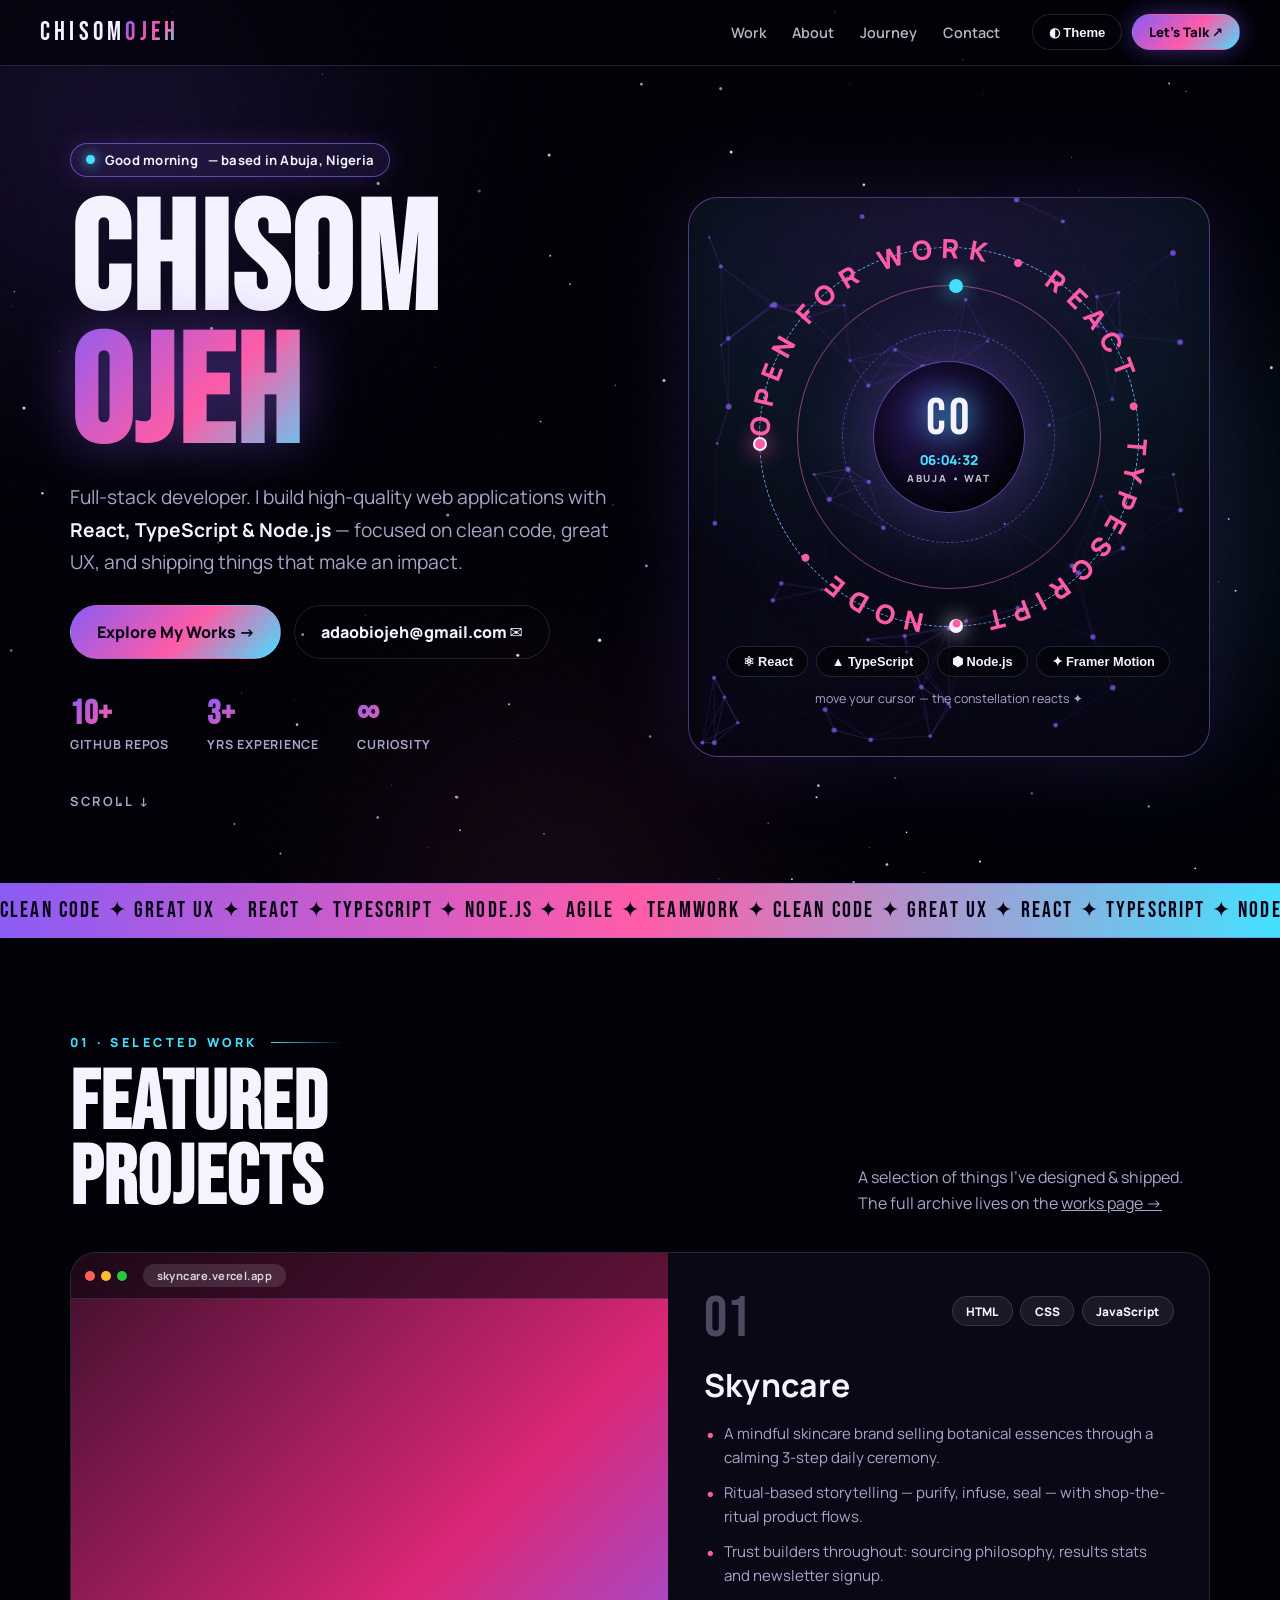
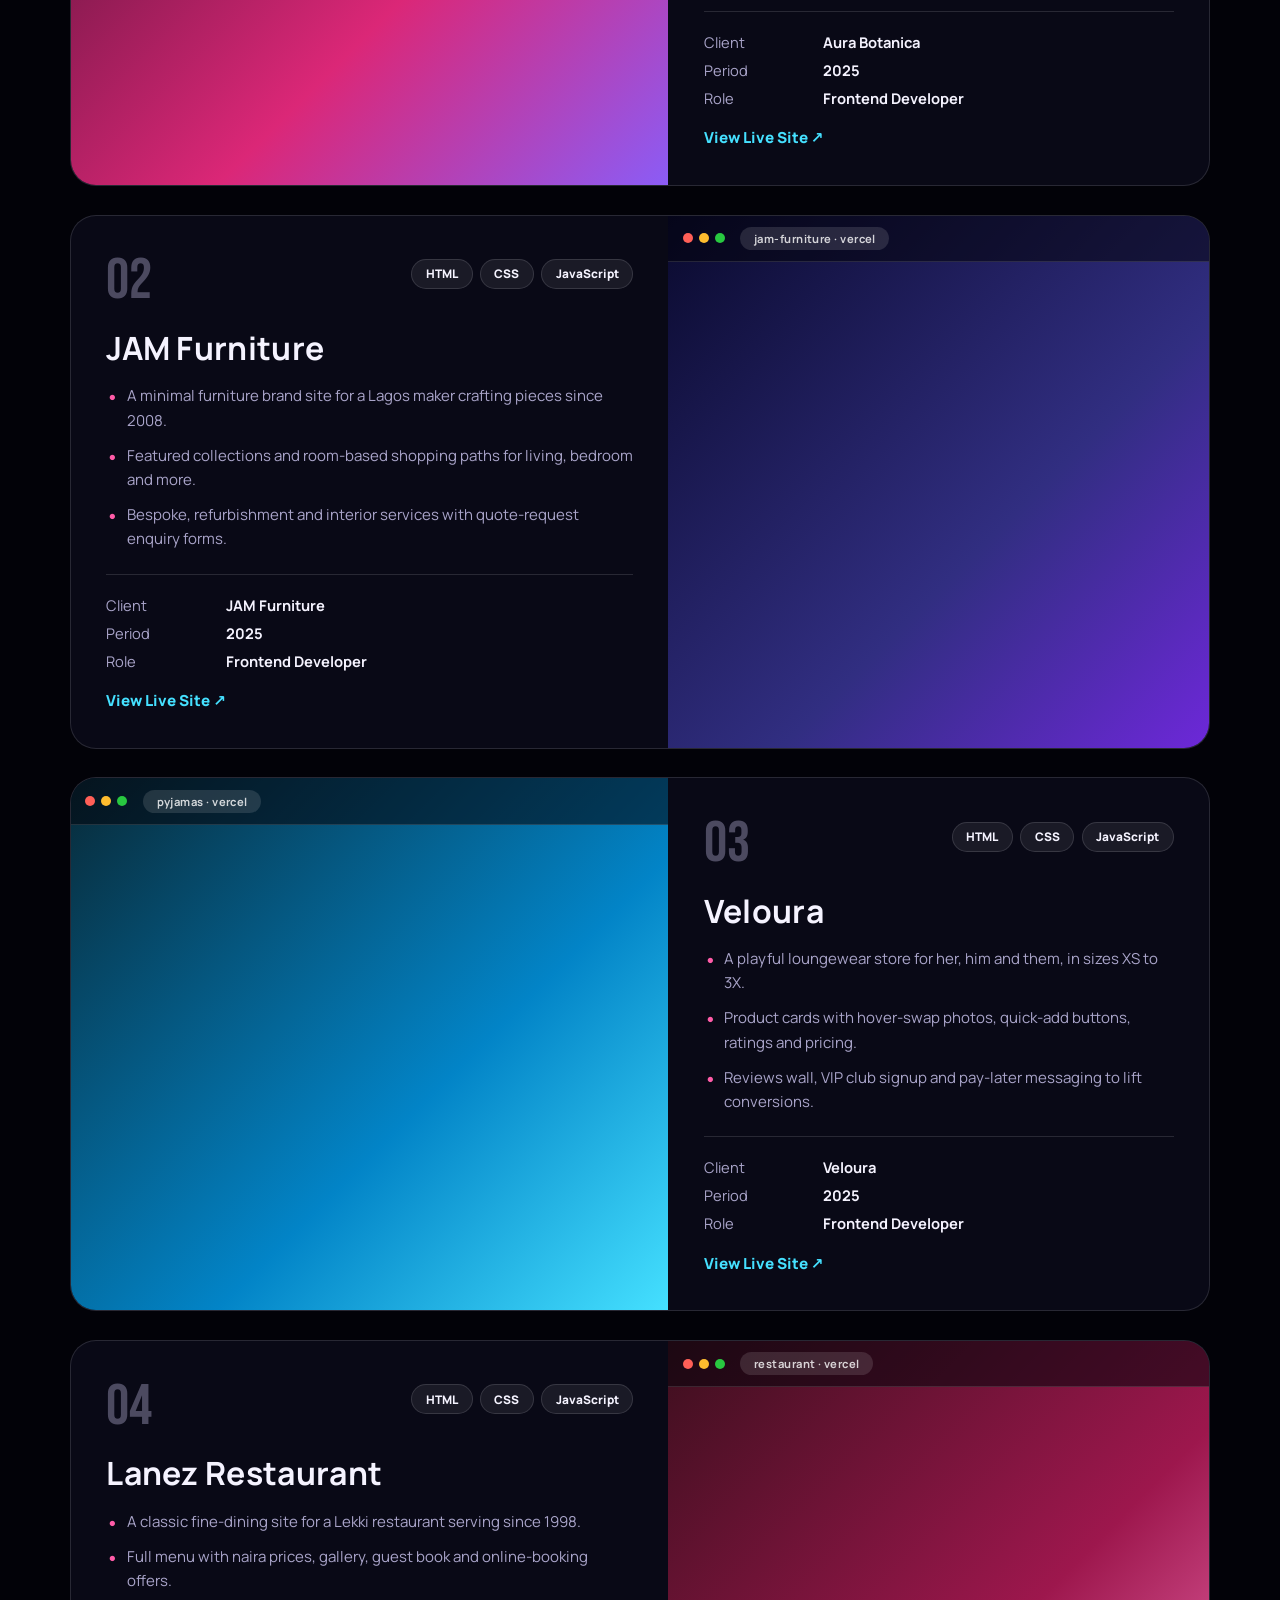
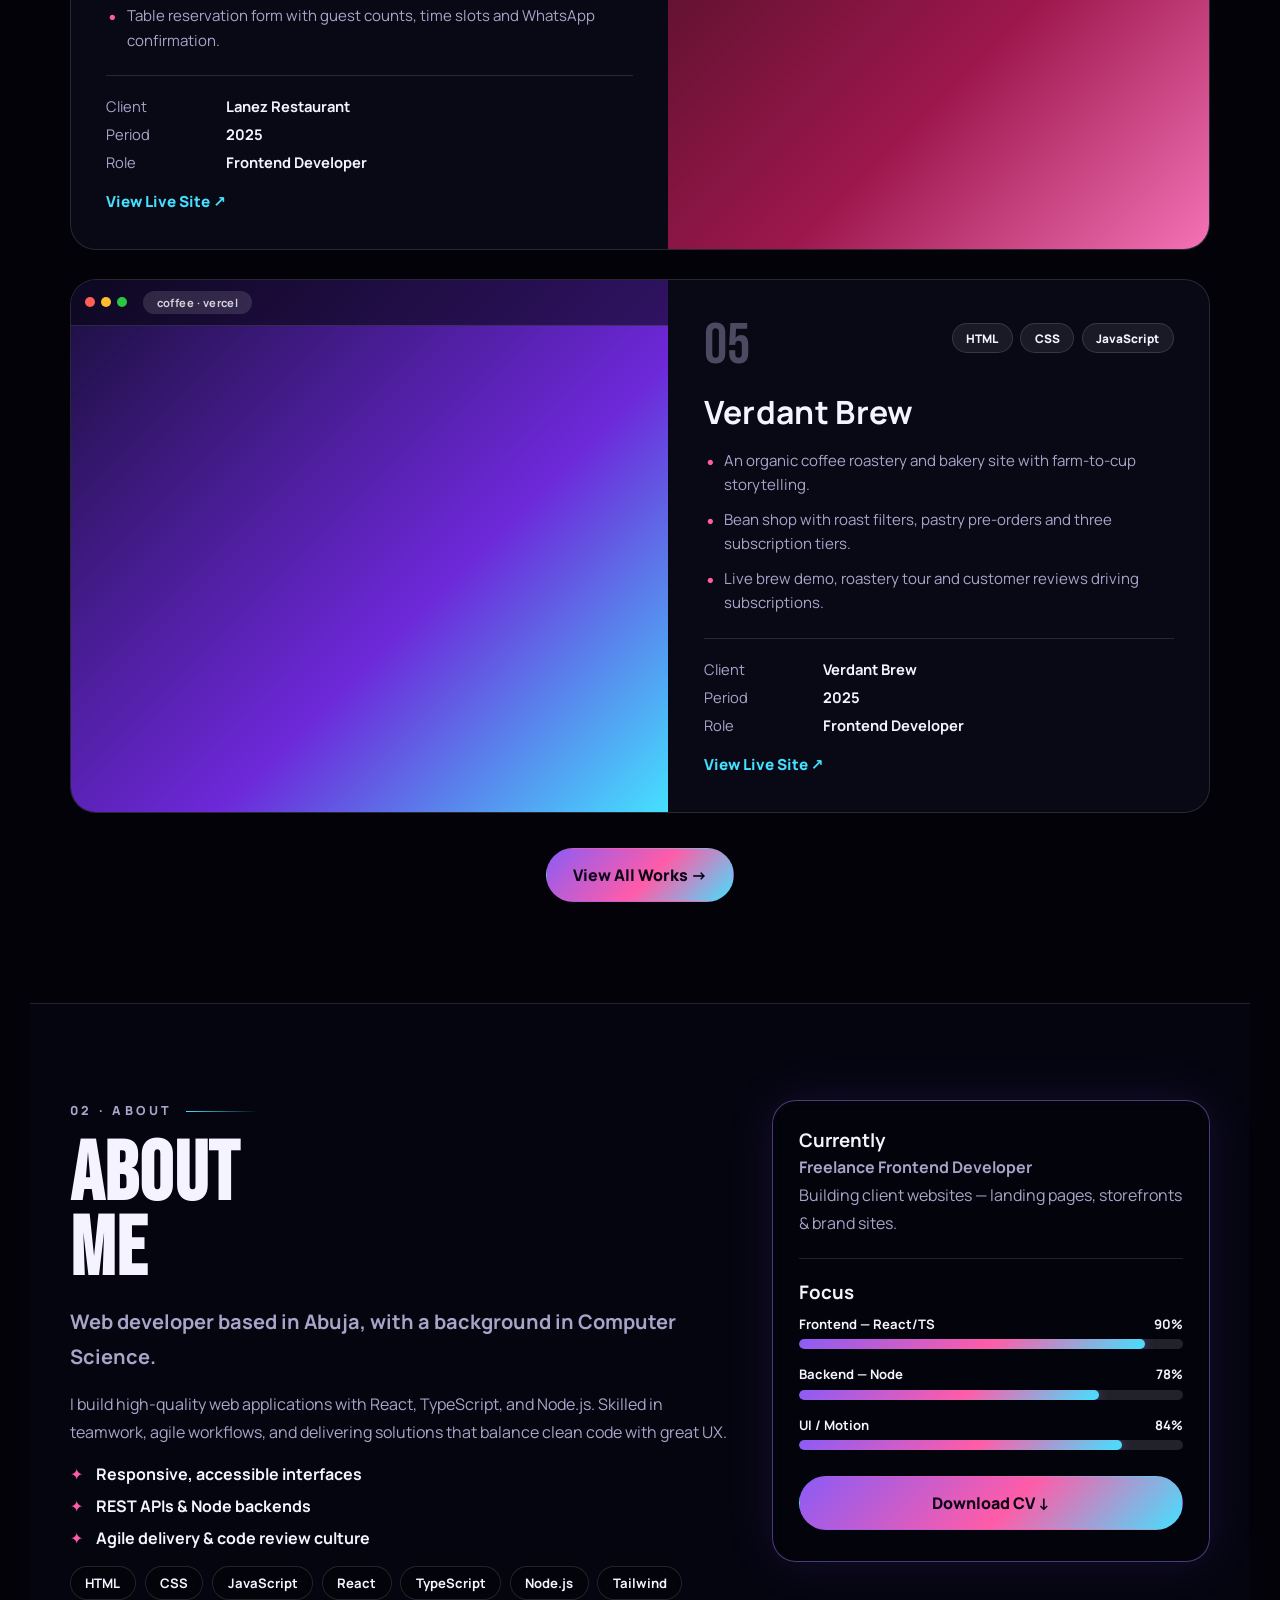
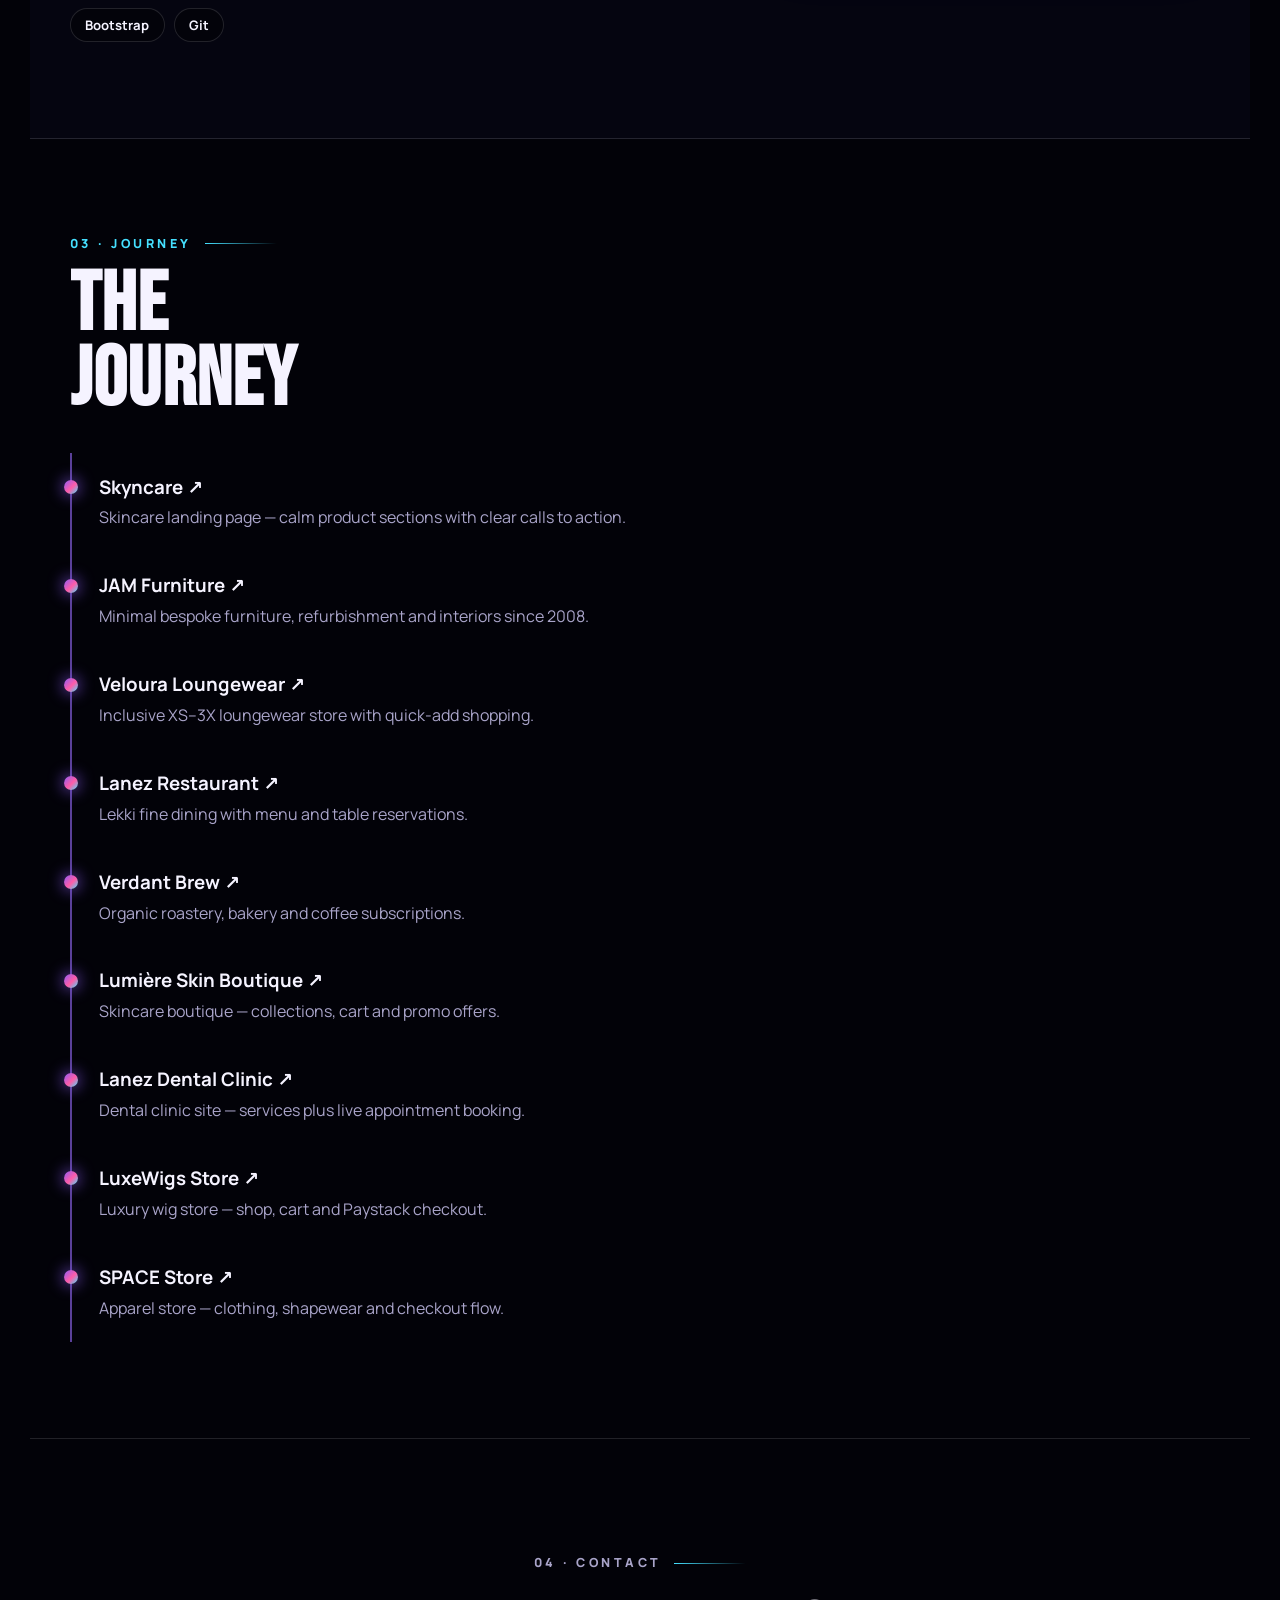
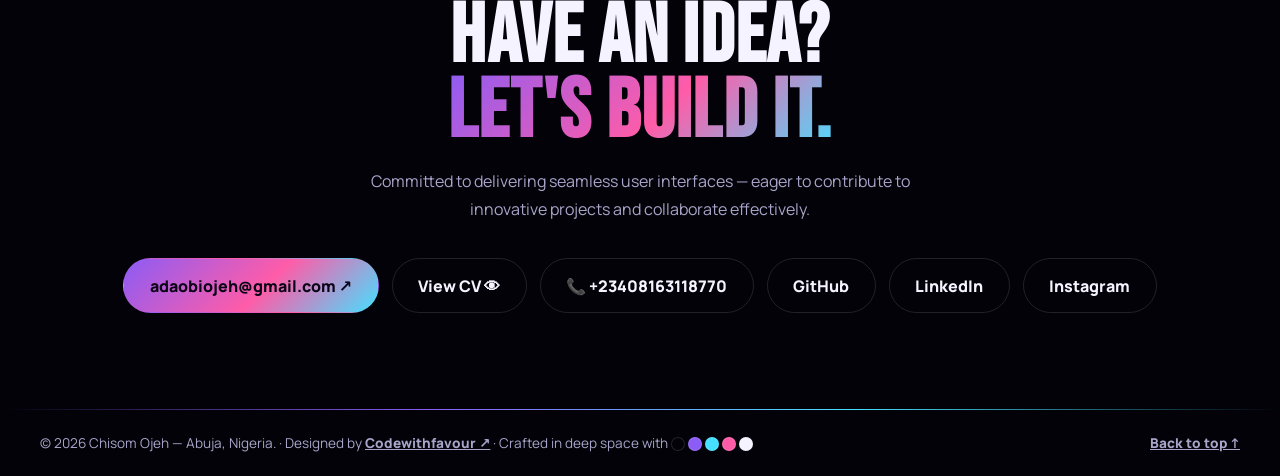
==== commit 27a892d2: "Rewrite project write-ups with real per-site descriptions" ====
--- a/index.html
+++ b/index.html
@@ -114,12 +114,12 @@
             </div>
             <h3><a href="https://skyncare.vercel.app/" target="_blank" rel="noreferrer">Skyncare</a></h3>
             <ul class="show-points">
-              <li>Built a fully responsive skincare landing page that shines on every device.</li>
-              <li>Designed calming product showcase sections with clear calls to action.</li>
-              <li>Deployed on Vercel for fast loads and smooth navigation.</li>
-            </ul>
-            <div class="show-meta">
-              <div><span class="k">Client</span><span class="v">Freelance Client</span></div>
+              <li>A mindful skincare brand selling botanical essences through a calming 3-step daily ceremony.</li>
+              <li>Ritual-based storytelling — purify, infuse, seal — with shop-the-ritual product flows.</li>
+              <li>Trust builders throughout: sourcing philosophy, results stats and newsletter signup.</li>
+            </ul>
+            <div class="show-meta">
+              <div><span class="k">Client</span><span class="v">Aura Botanica</span></div>
               <div><span class="k">Period</span><span class="v">2025</span></div>
               <div><span class="k">Role</span><span class="v">Frontend Developer</span></div>
             </div>
@@ -140,9 +140,9 @@
             </div>
             <h3><a href="https://chisomoj-jam-furniture-fi3ogfvmz-favourlanez.vercel.app/" target="_blank" rel="noreferrer">JAM Furniture</a></h3>
             <ul class="show-points">
-              <li>Built a warm, catalogue-style furniture website with rich product sections.</li>
-              <li>Created responsive layouts that keep the catalogue readable on mobile.</li>
-              <li>Added clear enquiry buttons so customers reach the business fast.</li>
+              <li>A minimal furniture brand site for a Lagos maker crafting pieces since 2008.</li>
+              <li>Featured collections and room-based shopping paths for living, bedroom and more.</li>
+              <li>Bespoke, refurbishment and interior services with quote-request enquiry forms.</li>
             </ul>
             <div class="show-meta">
               <div><span class="k">Client</span><span class="v">JAM Furniture</span></div>
@@ -164,14 +164,14 @@
               <span class="show-num">03</span>
               <div class="show-pills"><span>HTML</span><span>CSS</span><span>JavaScript</span></div>
             </div>
-            <h3><a href="https://pyjamas-ovth5pdcp-favourlanez.vercel.app/" target="_blank" rel="noreferrer">Pyjamas Collection</a></h3>
-            <ul class="show-points">
-              <li>Designed a cosy, soft-toned storefront for a sleepwear brand.</li>
-              <li>Built responsive product grids with sharp, readable typography.</li>
-              <li>Deployed on Vercel for instant, reliable hosting.</li>
-            </ul>
-            <div class="show-meta">
-              <div><span class="k">Client</span><span class="v">Freelance Client</span></div>
+            <h3><a href="https://pyjamas-ovth5pdcp-favourlanez.vercel.app/" target="_blank" rel="noreferrer">Veloura</a></h3>
+            <ul class="show-points">
+              <li>A playful loungewear store for her, him and them, in sizes XS to 3X.</li>
+              <li>Product cards with hover-swap photos, quick-add buttons, ratings and pricing.</li>
+              <li>Reviews wall, VIP club signup and pay-later messaging to lift conversions.</li>
+            </ul>
+            <div class="show-meta">
+              <div><span class="k">Client</span><span class="v">Veloura</span></div>
               <div><span class="k">Period</span><span class="v">2025</span></div>
               <div><span class="k">Role</span><span class="v">Frontend Developer</span></div>
             </div>
@@ -190,14 +190,14 @@
               <span class="show-num">04</span>
               <div class="show-pills"><span>HTML</span><span>CSS</span><span>JavaScript</span></div>
             </div>
-            <h3><a href="https://resturant-ck4lv31b3-favourlanez.vercel.app/" target="_blank" rel="noreferrer">Restaurant Website</a></h3>
-            <ul class="show-points">
-              <li>Built an appetising restaurant site with menu and reservation sections.</li>
-              <li>Made the layout fully responsive, from phones to desktops.</li>
-              <li>Used rich imagery sections with strong calls to action.</li>
-            </ul>
-            <div class="show-meta">
-              <div><span class="k">Client</span><span class="v">Freelance Client</span></div>
+            <h3><a href="https://resturant-ck4lv31b3-favourlanez.vercel.app/" target="_blank" rel="noreferrer">Lanez Restaurant</a></h3>
+            <ul class="show-points">
+              <li>A classic fine-dining site for a Lekki restaurant serving since 1998.</li>
+              <li>Full menu with naira prices, gallery, guest book and online-booking offers.</li>
+              <li>Table reservation form with guest counts, time slots and WhatsApp confirmation.</li>
+            </ul>
+            <div class="show-meta">
+              <div><span class="k">Client</span><span class="v">Lanez Restaurant</span></div>
               <div><span class="k">Period</span><span class="v">2025</span></div>
               <div><span class="k">Role</span><span class="v">Frontend Developer</span></div>
             </div>
@@ -216,14 +216,14 @@
               <span class="show-num">05</span>
               <div class="show-pills"><span>HTML</span><span>CSS</span><span>JavaScript</span></div>
             </div>
-            <h3><a href="https://coffee-cytjn6hhb-favourlanez.vercel.app/" target="_blank" rel="noreferrer">Coffee Brand Site</a></h3>
-            <ul class="show-points">
-              <li>Crafted a rich coffee brand site with a bold, aromatic hero section.</li>
-              <li>Built menu and order sections that guide visitors to buy.</li>
-              <li>Shipped a fast, mobile-first experience on Vercel.</li>
-            </ul>
-            <div class="show-meta">
-              <div><span class="k">Client</span><span class="v">Freelance Client</span></div>
+            <h3><a href="https://coffee-cytjn6hhb-favourlanez.vercel.app/" target="_blank" rel="noreferrer">Verdant Brew</a></h3>
+            <ul class="show-points">
+              <li>An organic coffee roastery and bakery site with farm-to-cup storytelling.</li>
+              <li>Bean shop with roast filters, pastry pre-orders and three subscription tiers.</li>
+              <li>Live brew demo, roastery tour and customer reviews driving subscriptions.</li>
+            </ul>
+            <div class="show-meta">
+              <div><span class="k">Client</span><span class="v">Verdant Brew</span></div>
               <div><span class="k">Period</span><span class="v">2025</span></div>
               <div><span class="k">Role</span><span class="v">Frontend Developer</span></div>
             </div>
@@ -274,10 +274,10 @@
       </div>
       <ol class="timeline projects">
         <li class="reveal"><div><h3><a href="https://skyncare.vercel.app/" target="_blank" rel="noreferrer">Skyncare ↗</a></h3><p>Skincare landing page — calm product sections with clear calls to action.</p></div></li>
-        <li class="reveal"><div><h3><a href="https://chisomoj-jam-furniture-fi3ogfvmz-favourlanez.vercel.app/" target="_blank" rel="noreferrer">JAM Furniture ↗</a></h3><p>Furniture catalogue website — warm product displays with fast enquiries.</p></div></li>
-        <li class="reveal"><div><h3><a href="https://pyjamas-ovth5pdcp-favourlanez.vercel.app/" target="_blank" rel="noreferrer">Pyjamas Collection ↗</a></h3><p>Sleepwear storefront — soft-toned shopping experience.</p></div></li>
-        <li class="reveal"><div><h3><a href="https://resturant-ck4lv31b3-favourlanez.vercel.app/" target="_blank" rel="noreferrer">Restaurant Website ↗</a></h3><p>Restaurant site — menu and reservation sections that invite bookings.</p></div></li>
-        <li class="reveal"><div><h3><a href="https://coffee-cytjn6hhb-favourlanez.vercel.app/" target="_blank" rel="noreferrer">Coffee Brand Site ↗</a></h3><p>Coffee shop landing page — bold hero with menu and order sections.</p></div></li>
+        <li class="reveal"><div><h3><a href="https://chisomoj-jam-furniture-fi3ogfvmz-favourlanez.vercel.app/" target="_blank" rel="noreferrer">JAM Furniture ↗</a></h3><p>Minimal bespoke furniture, refurbishment and interiors since 2008.</p></div></li>
+        <li class="reveal"><div><h3><a href="https://pyjamas-ovth5pdcp-favourlanez.vercel.app/" target="_blank" rel="noreferrer">Veloura Loungewear ↗</a></h3><p>Inclusive XS–3X loungewear store with quick-add shopping.</p></div></li>
+        <li class="reveal"><div><h3><a href="https://resturant-ck4lv31b3-favourlanez.vercel.app/" target="_blank" rel="noreferrer">Lanez Restaurant ↗</a></h3><p>Lekki fine dining with menu and table reservations.</p></div></li>
+        <li class="reveal"><div><h3><a href="https://coffee-cytjn6hhb-favourlanez.vercel.app/" target="_blank" rel="noreferrer">Verdant Brew ↗</a></h3><p>Organic roastery, bakery and coffee subscriptions.</p></div></li>
         <li class="reveal"><div><h3><a href="https://skincare-website-f2t9w8u7a-favourlanez.vercel.app/" target="_blank" rel="noreferrer">Lumière Skin Boutique ↗</a></h3><p>Skincare boutique — collections, cart and promo offers.</p></div></li>
         <li class="reveal"><div><h3><a href="https://dentalcare-umber.vercel.app/" target="_blank" rel="noreferrer">Lanez Dental Clinic ↗</a></h3><p>Dental clinic site — services plus live appointment booking.</p></div></li>
         <li class="reveal"><div><h3><a href="https://luxewigs-livid.vercel.app/" target="_blank" rel="noreferrer">LuxeWigs Store ↗</a></h3><p>Luxury wig store — shop, cart and Paystack checkout.</p></div></li>
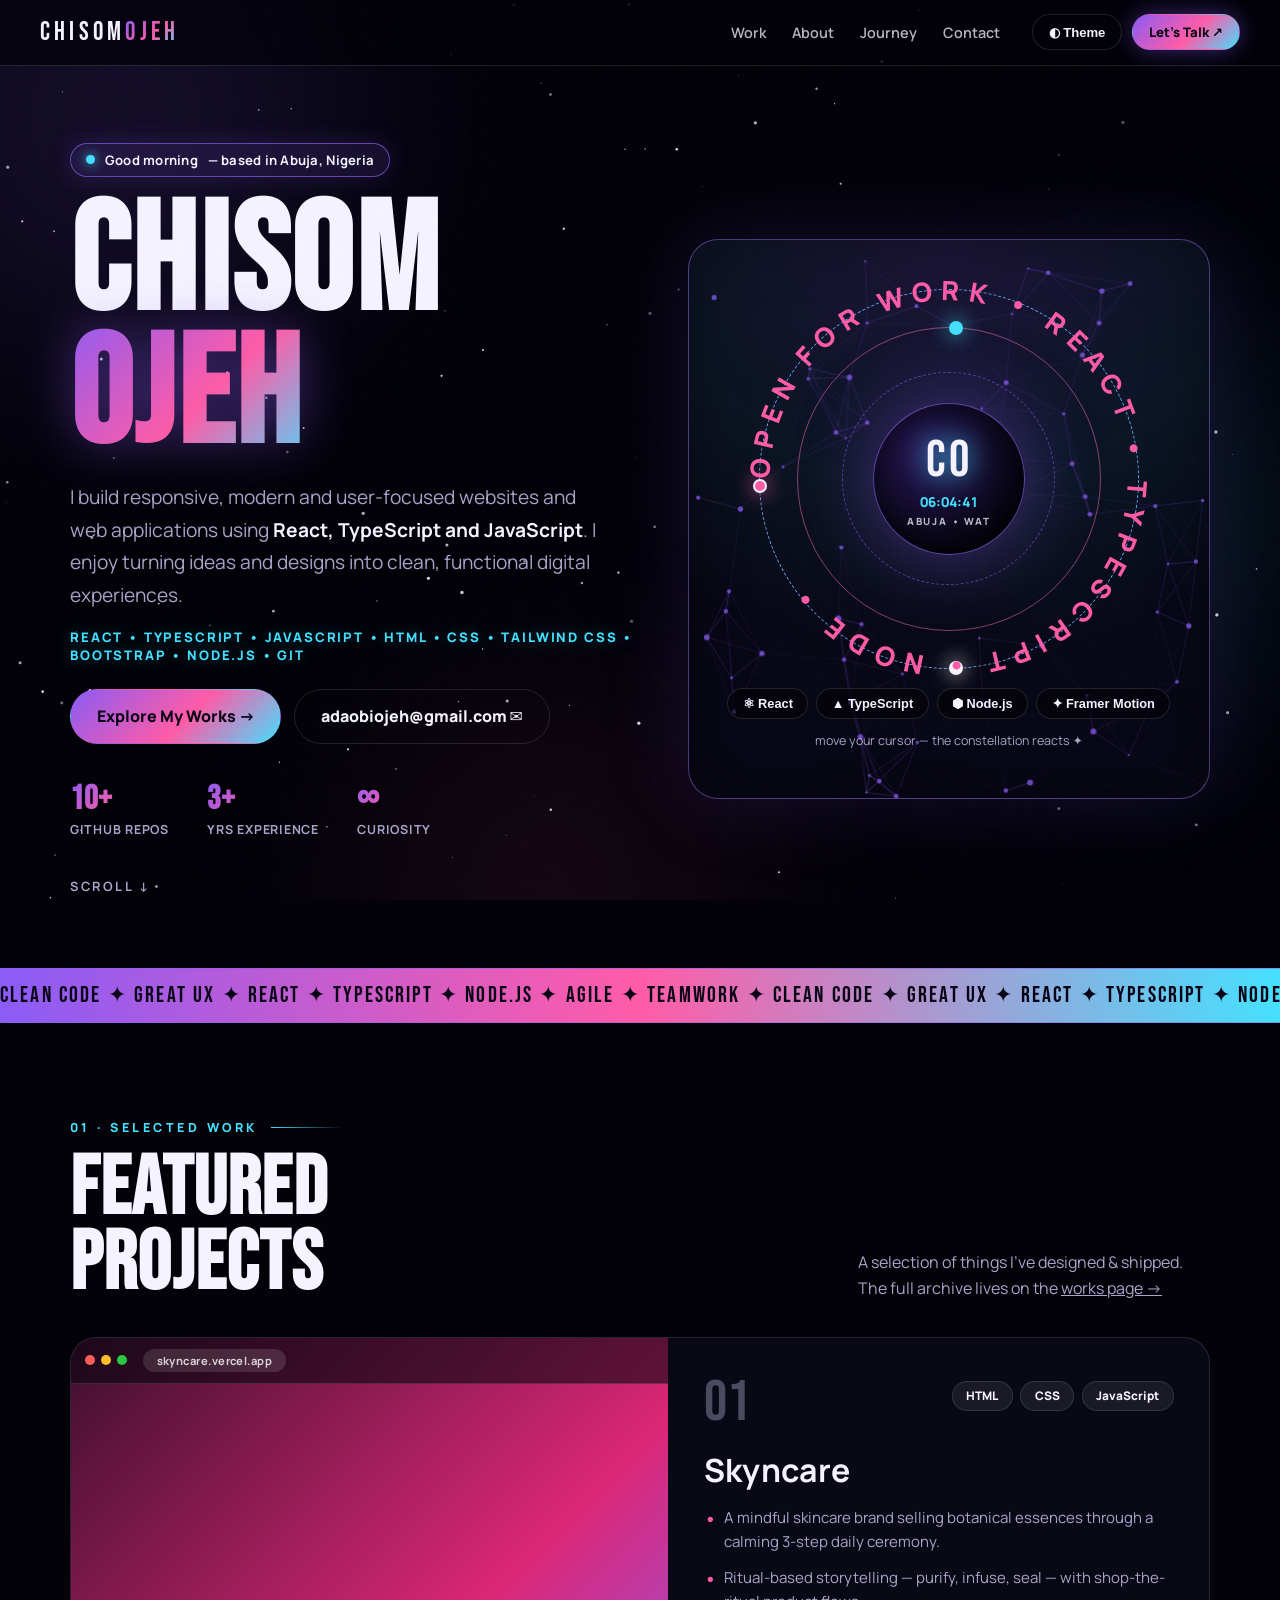
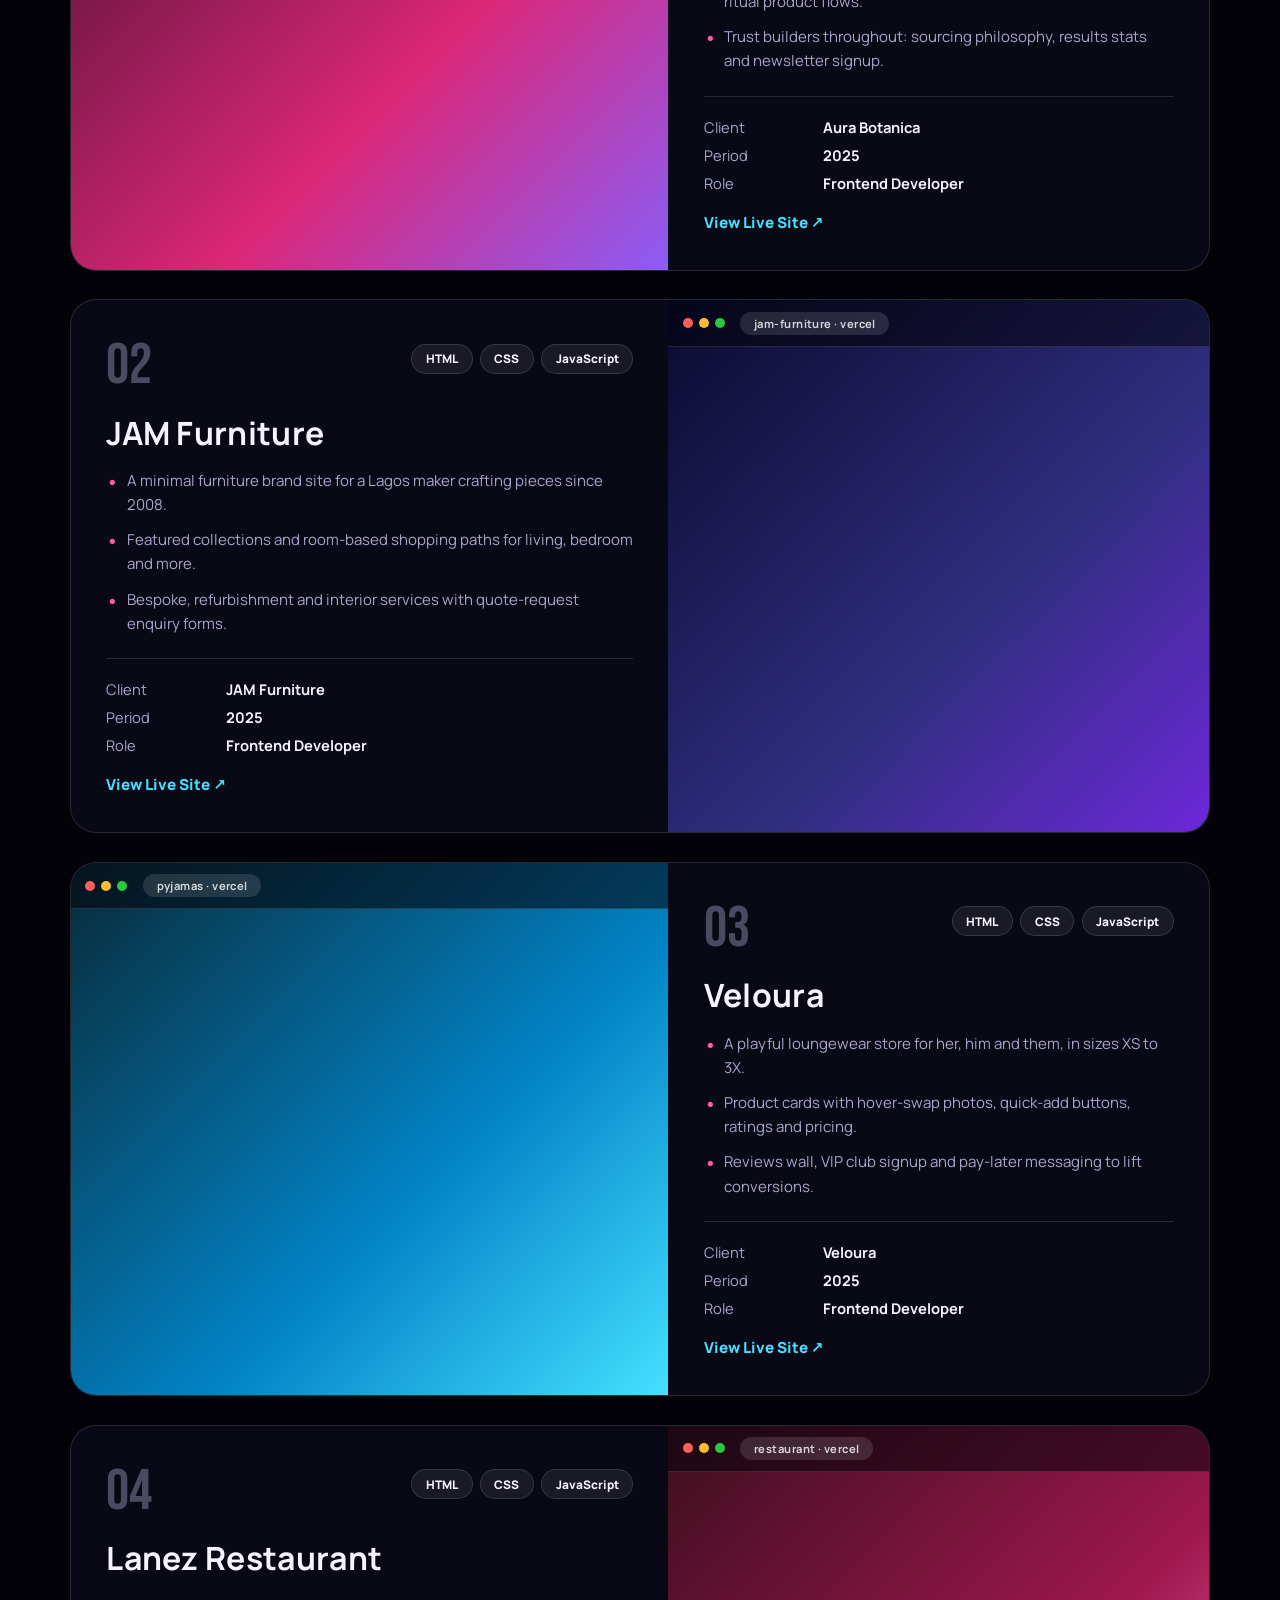
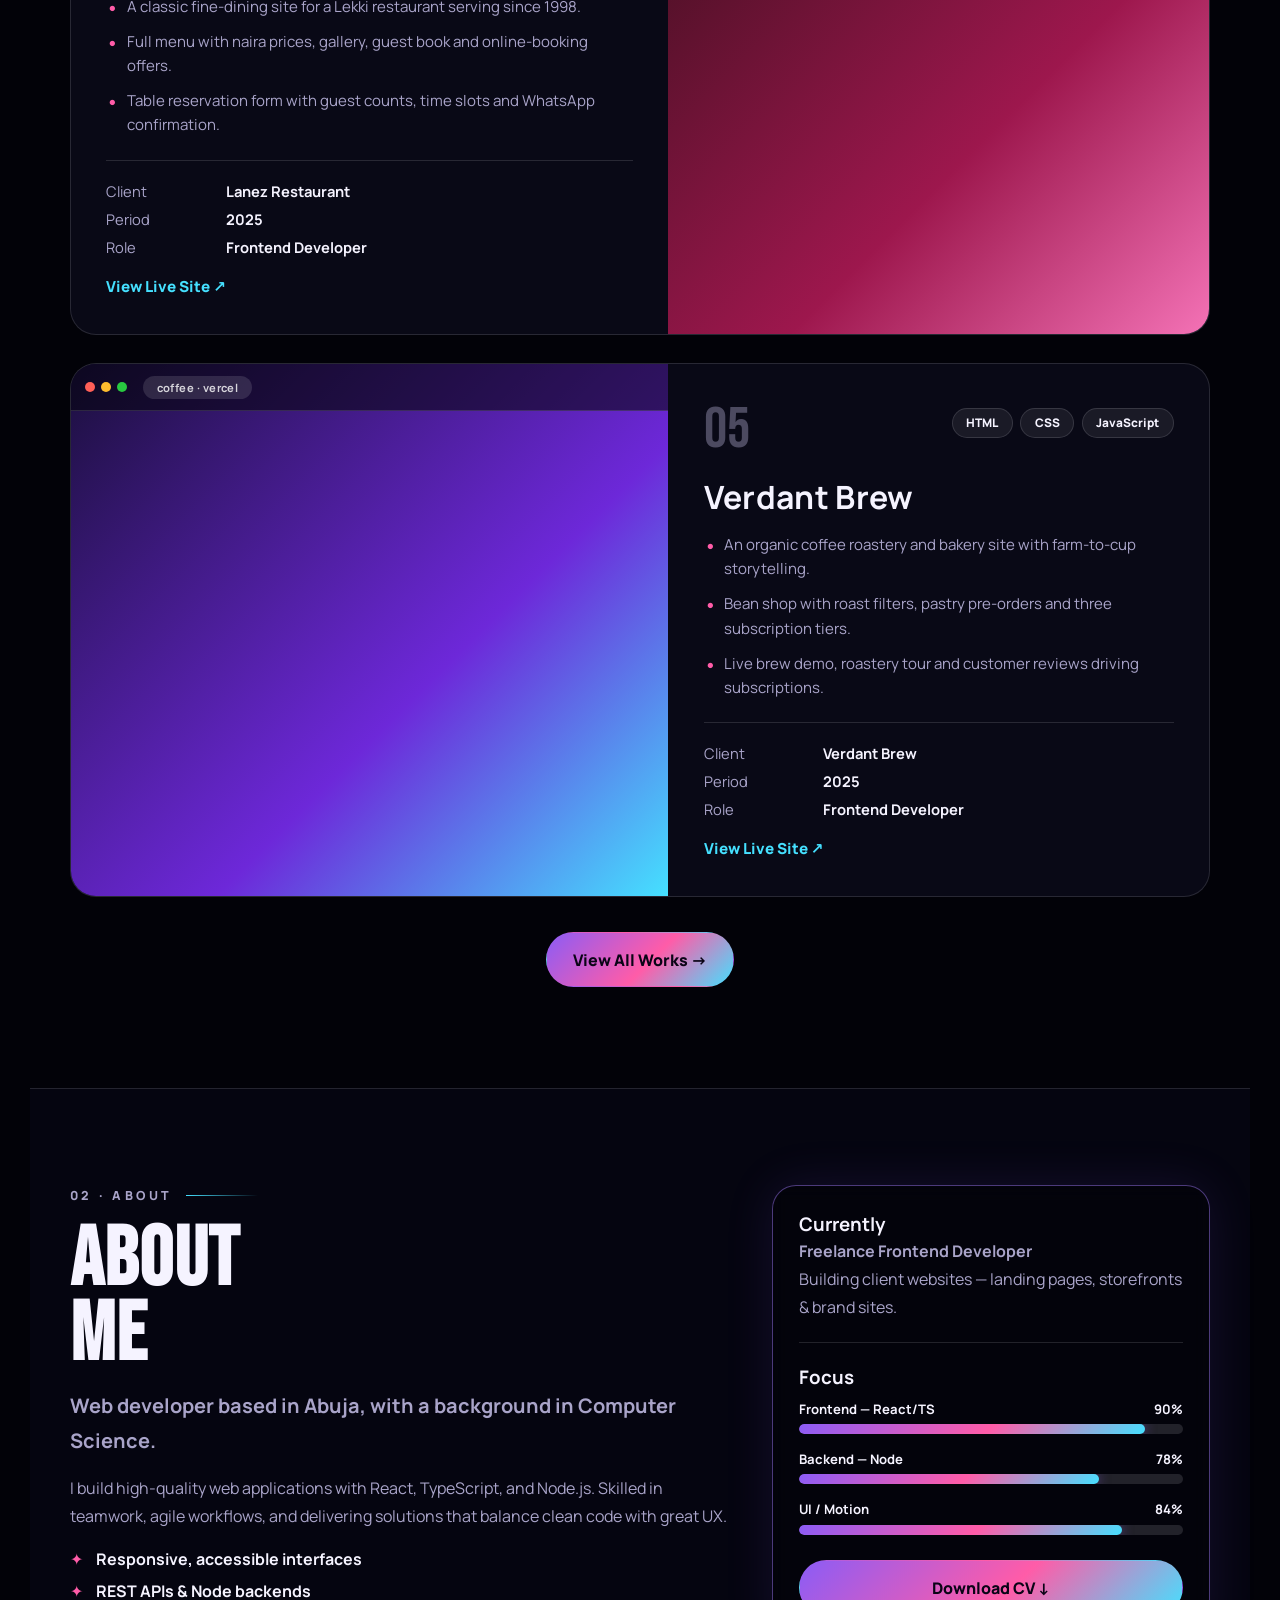
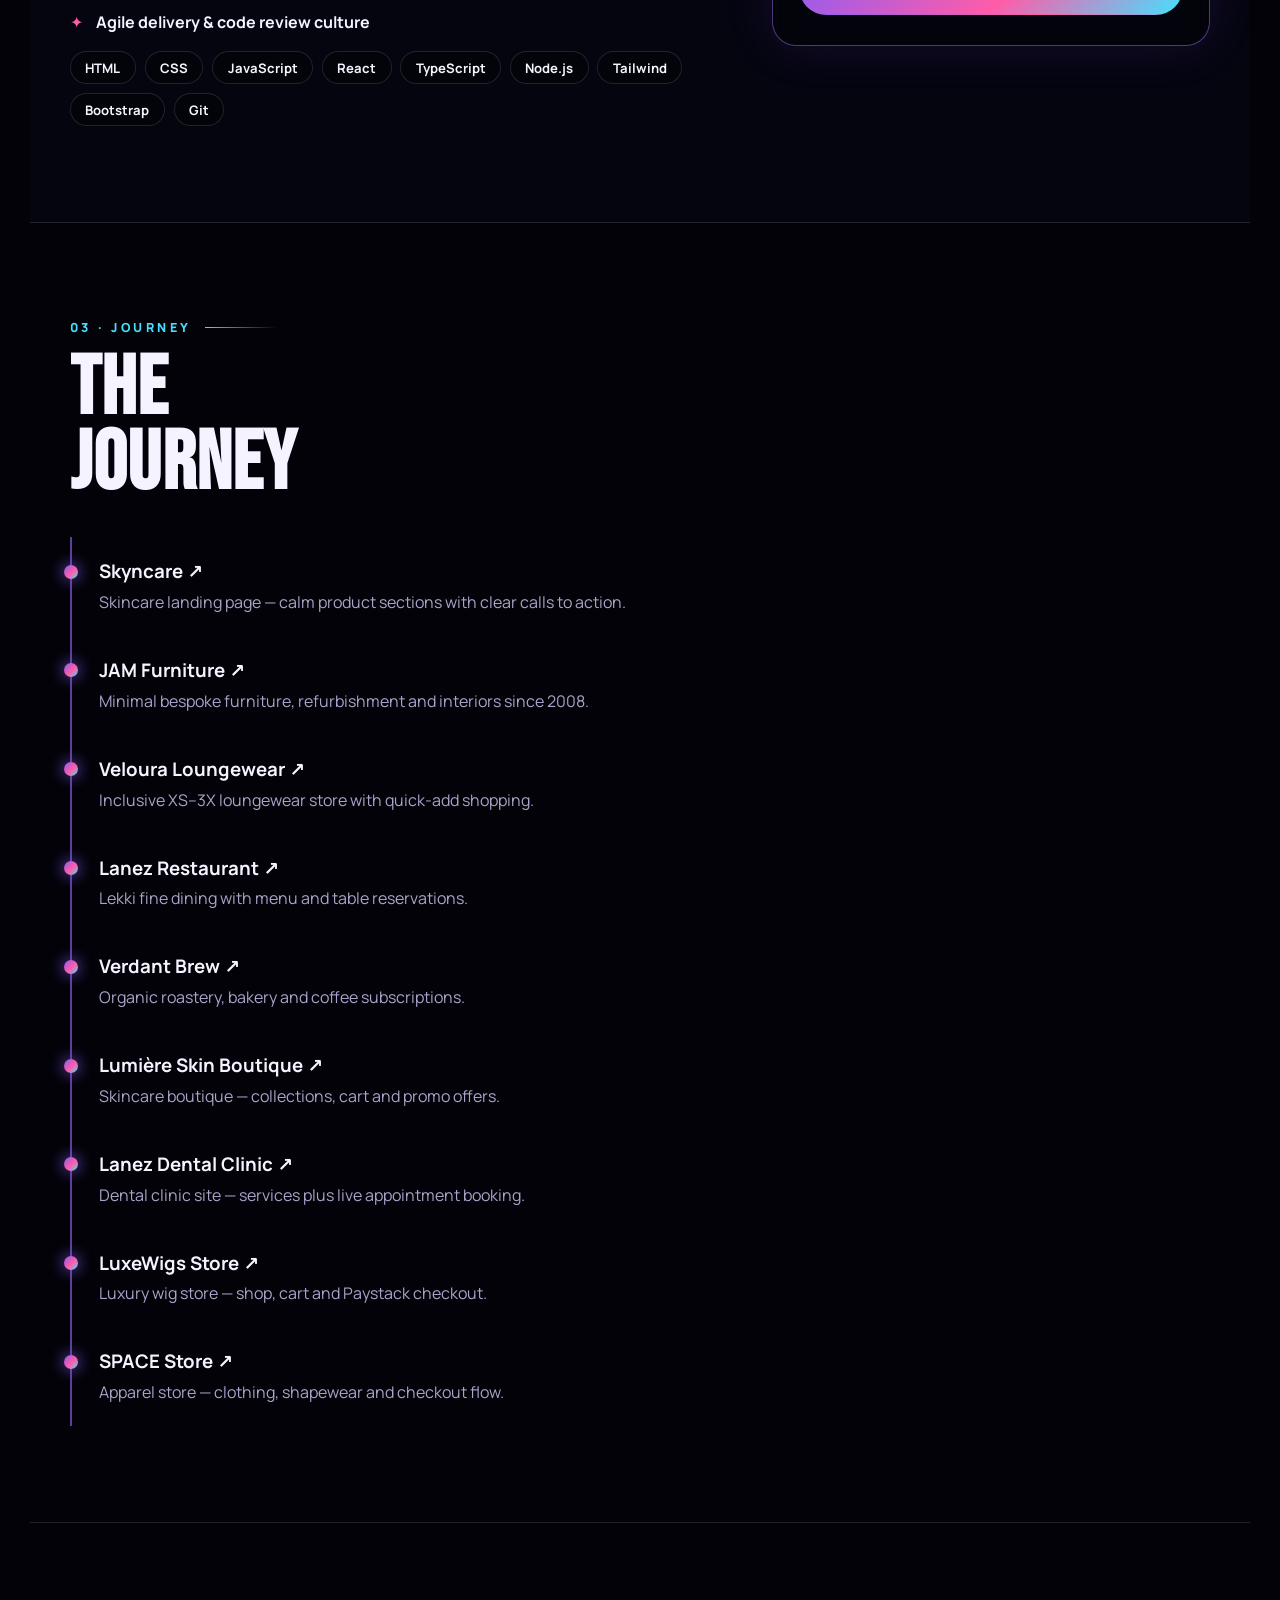
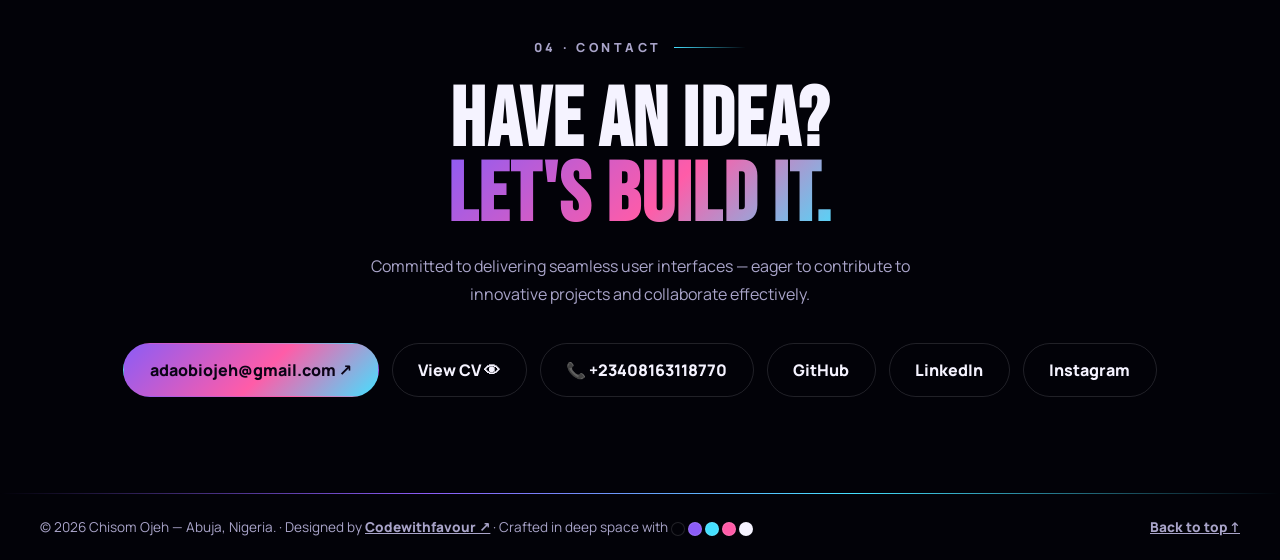
==== commit 0c94d11d: "Update hero intro and add stack line" ====
--- a/index.html
+++ b/index.html
@@ -45,7 +45,8 @@
       <div class="hero-text">
         <p class="eyebrow"><span class="dot"></span> <span id="greeting">Hello</span> — based in Abuja, Nigeria</p>
         <h1 class="mega">CHISOM<br /><em>OJEH</em></h1>
-        <p class="lede">Full-stack developer. I build high-quality web applications with <strong>React, TypeScript &amp; Node.js</strong> — focused on clean code, great UX, and shipping things that make an impact.</p>
+        <p class="lede">I build responsive, modern and user-focused websites and web applications using <strong>React, TypeScript and JavaScript</strong>. I enjoy turning ideas and designs into clean, functional digital experiences.</p>
+        <p class="stack-line">React • TypeScript • JavaScript • HTML • CSS • Tailwind CSS • Bootstrap • Node.js • Git</p>
         <div class="cta-row">
           <a href="works.html" class="btn primary">Explore My Works →</a>
           <a href="mailto:adaobiojeh@gmail.com" class="btn ghost">adaobiojeh@gmail.com ✉</a>
--- a/styles.css
+++ b/styles.css
@@ -90,6 +90,7 @@
   filter:drop-shadow(0 0 26px rgba(139,92,246,.45))}
 .lede{font-size:clamp(1rem,1.6vw,1.2rem);line-height:1.7;color:var(--muted);max-width:34rem}
 .lede strong{color:var(--ink)}
+.stack-line{margin-top:1rem;font-size:.82rem;font-weight:800;letter-spacing:.14em;text-transform:uppercase;color:var(--accent2);text-shadow:0 0 16px color-mix(in srgb, var(--accent2) 40%, transparent)}
 .cta-row{display:flex;gap:.8rem;margin-top:1.6rem;flex-wrap:wrap}
 .cta-row.center{justify-content:center}
 .btn{display:inline-block;padding:.95rem 1.6rem;border-radius:999px;font-weight:800;text-decoration:none;border:1px solid var(--line);transition:.25s;position:relative;overflow:hidden}
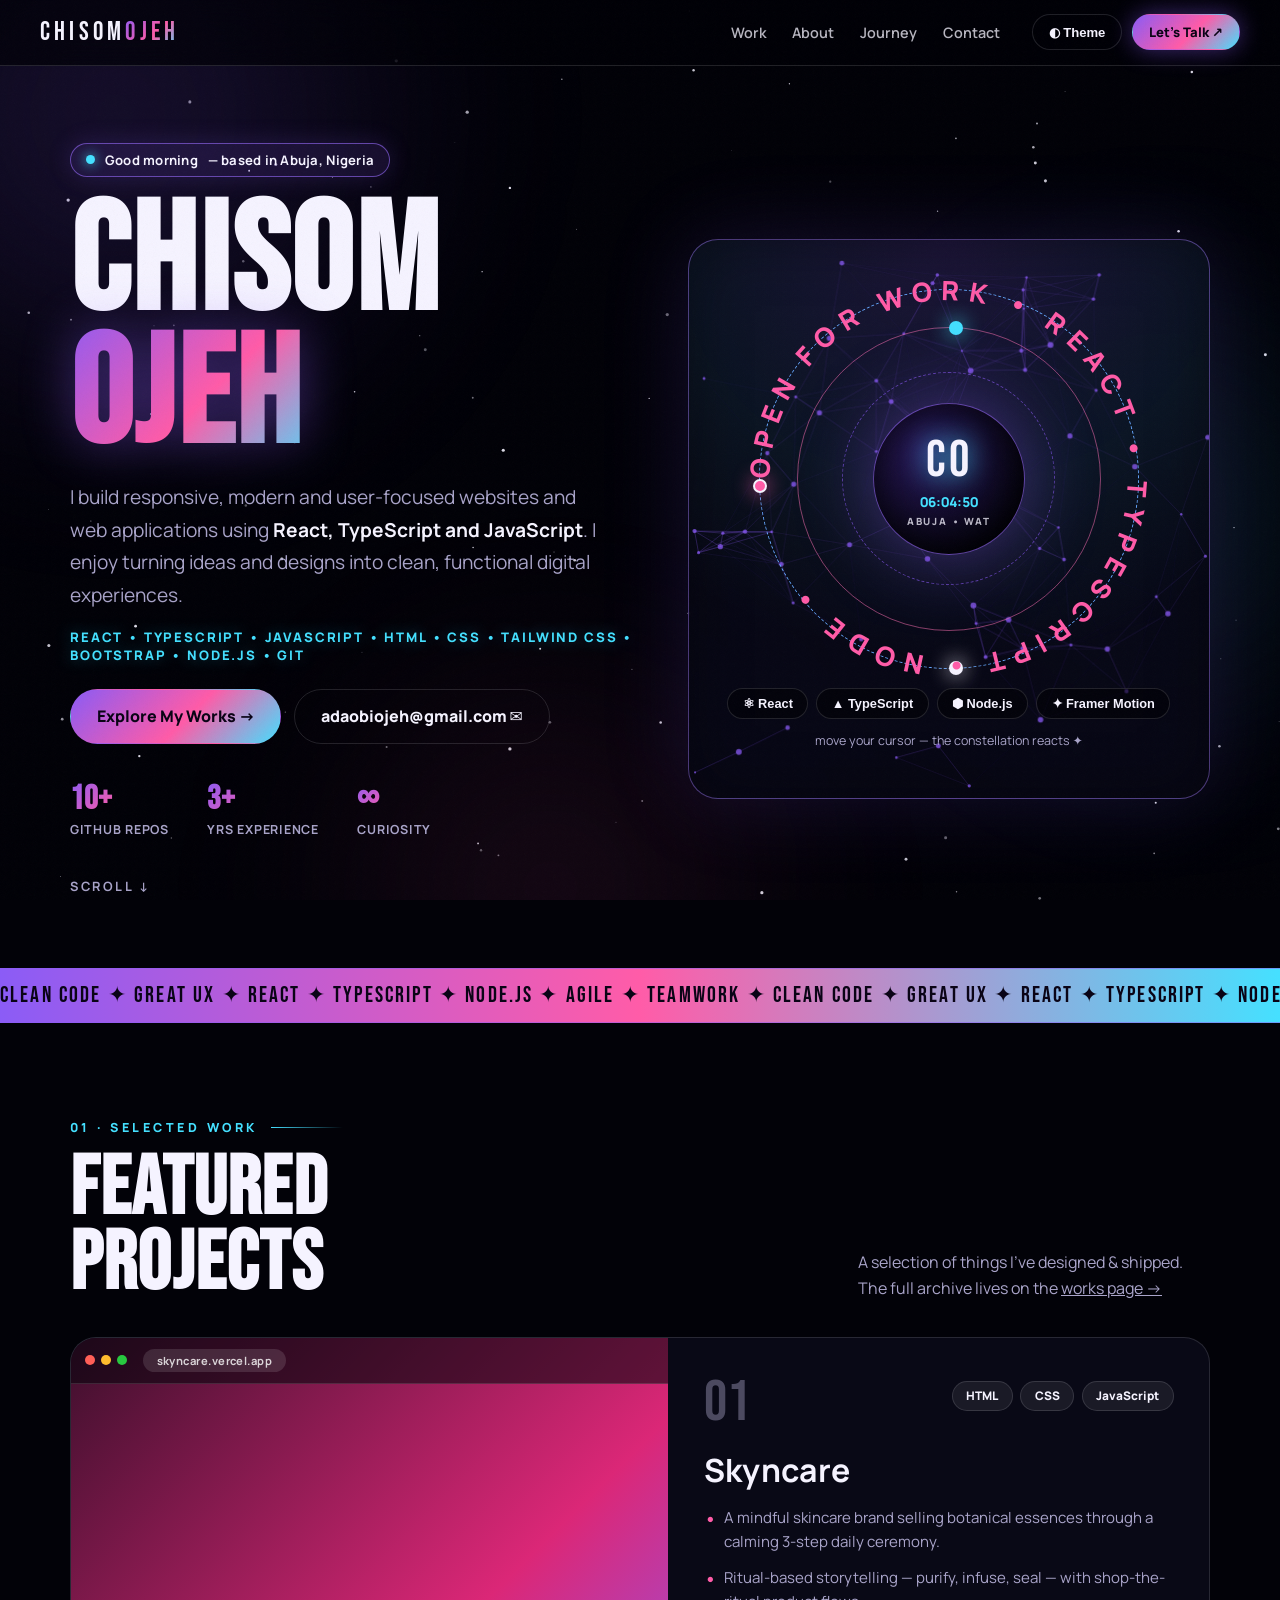
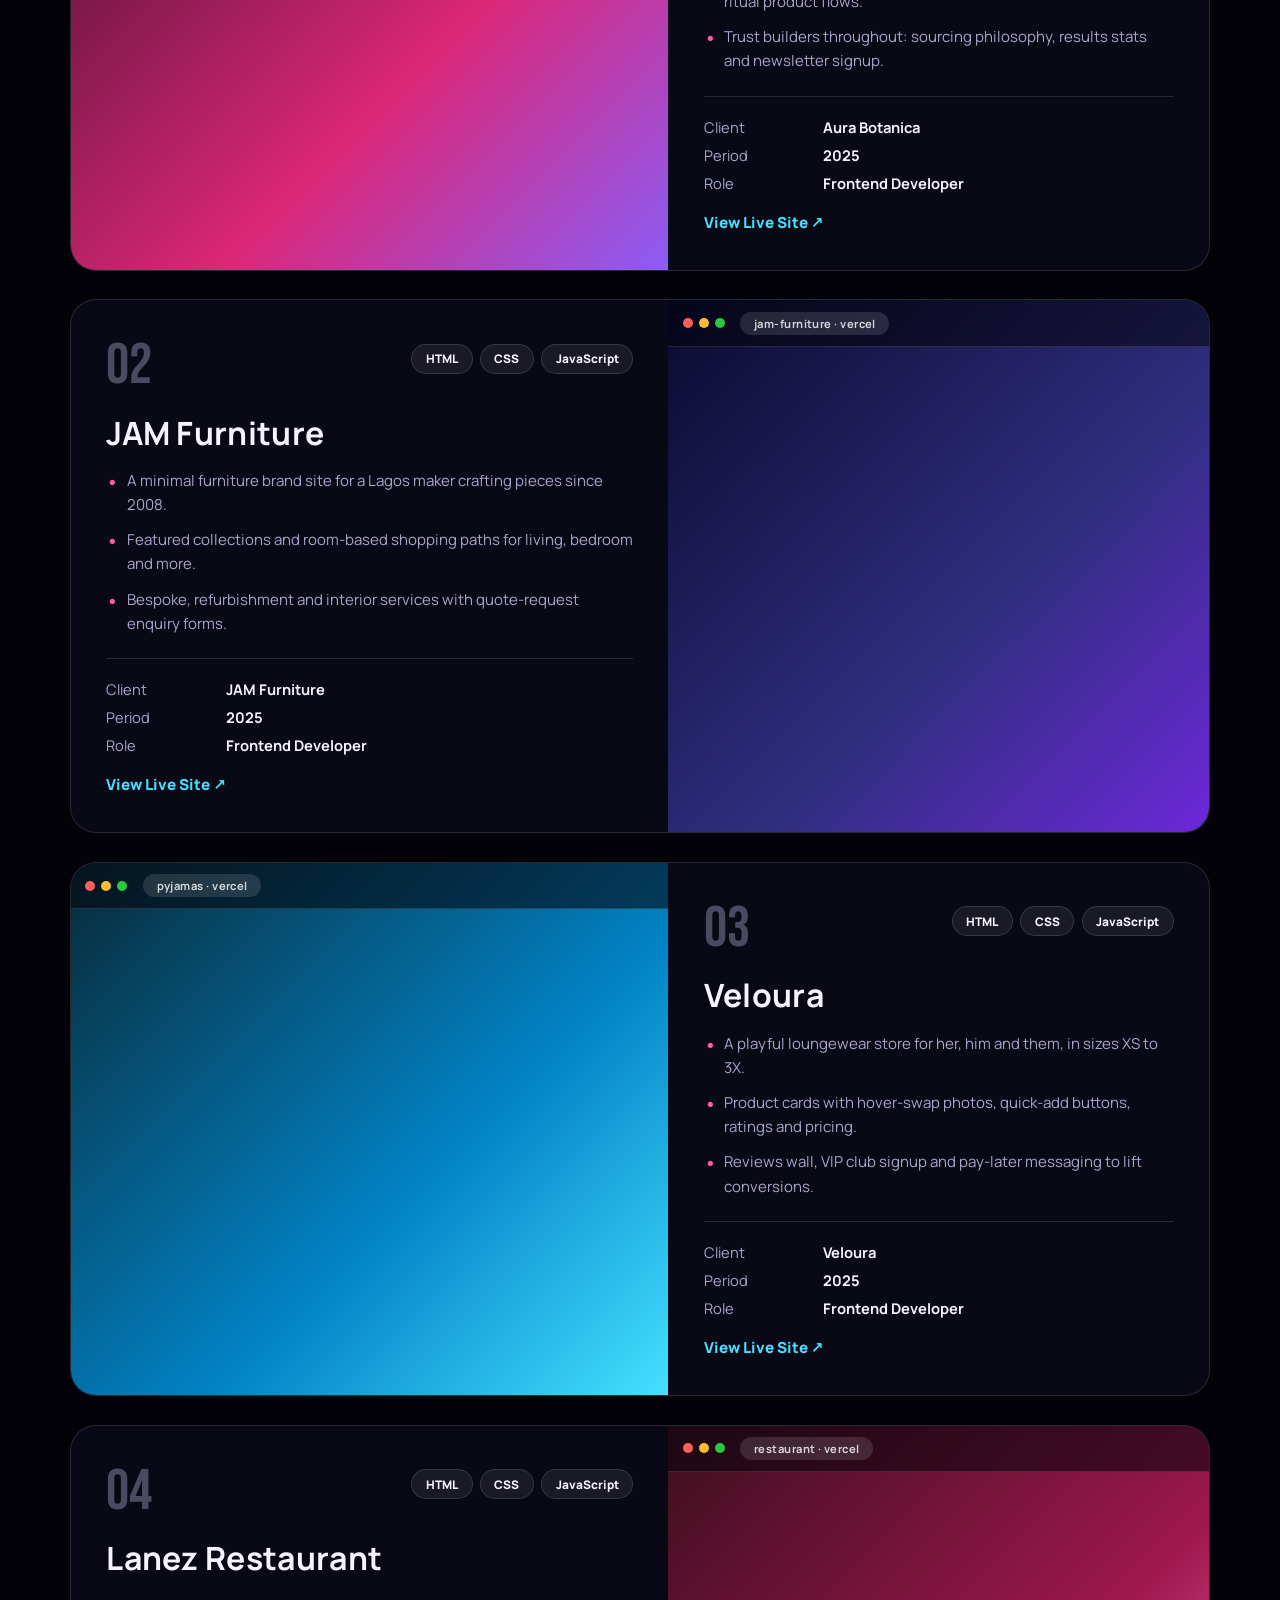
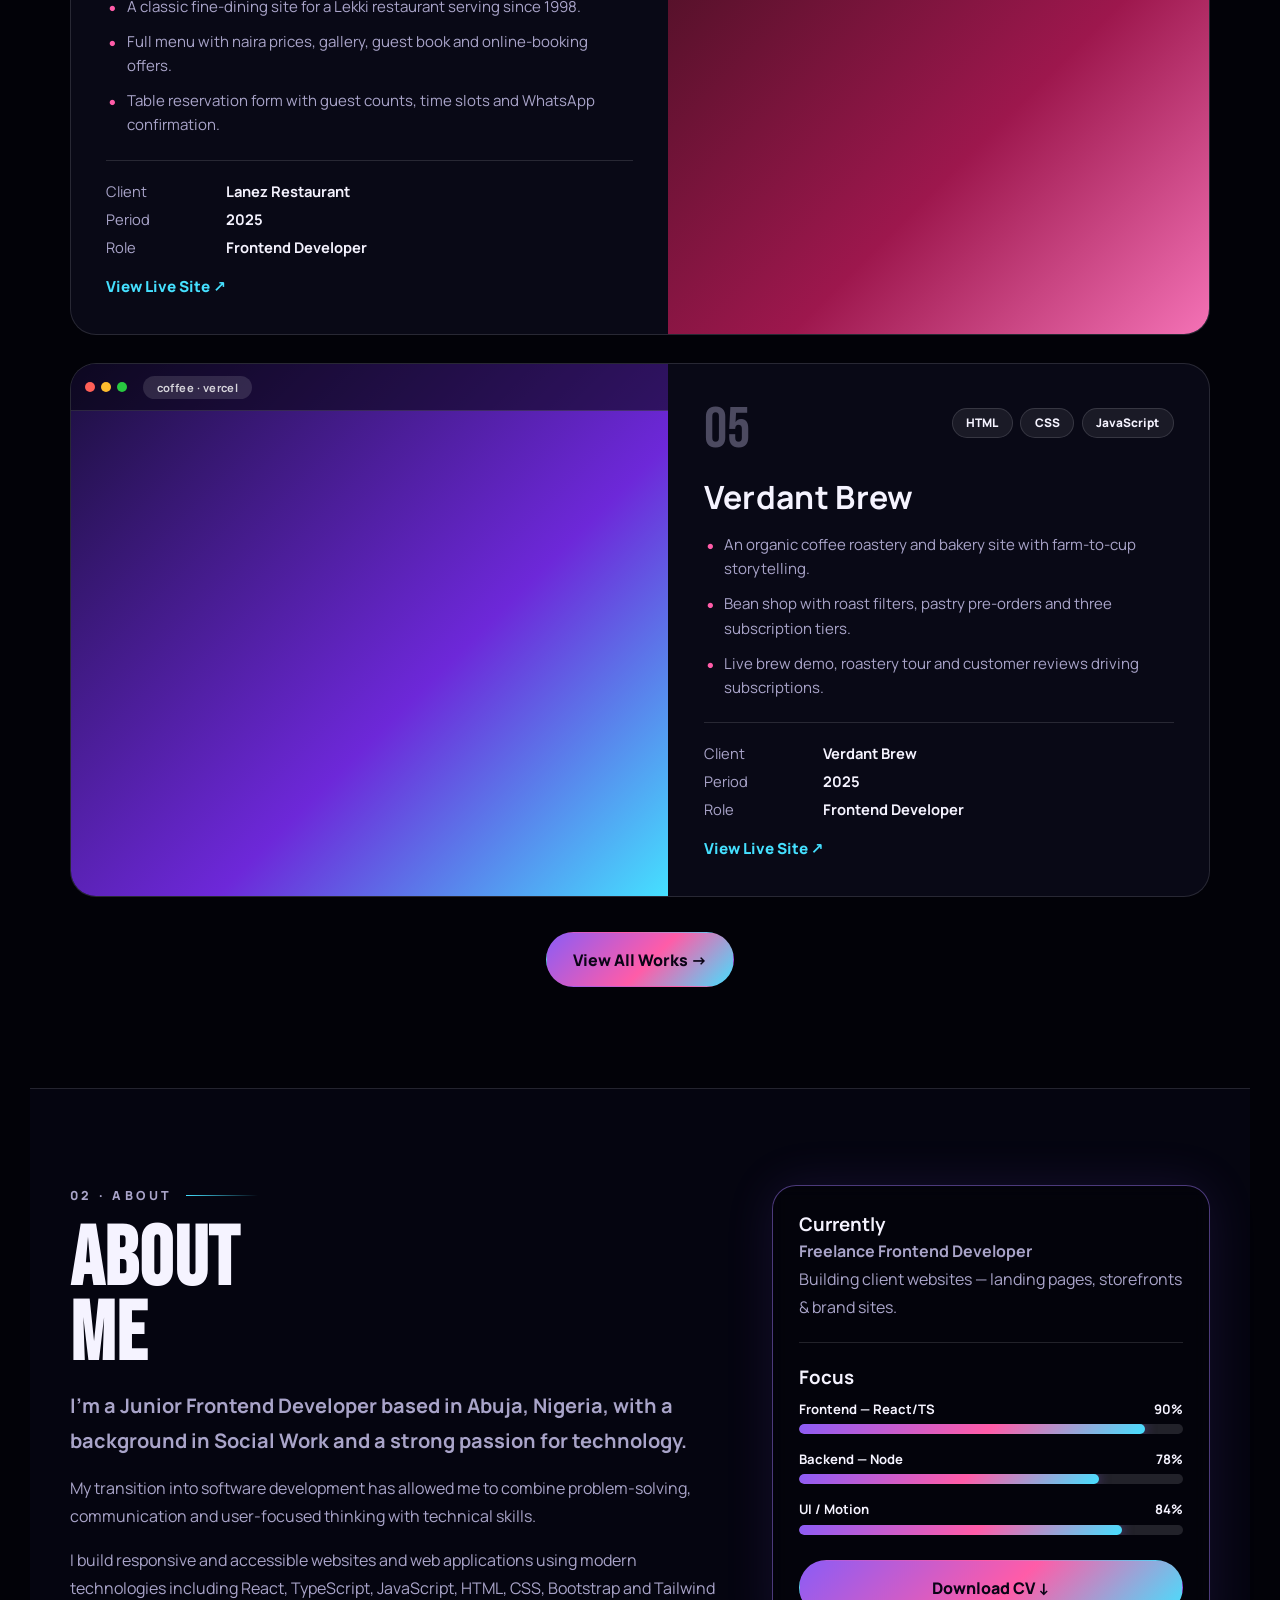
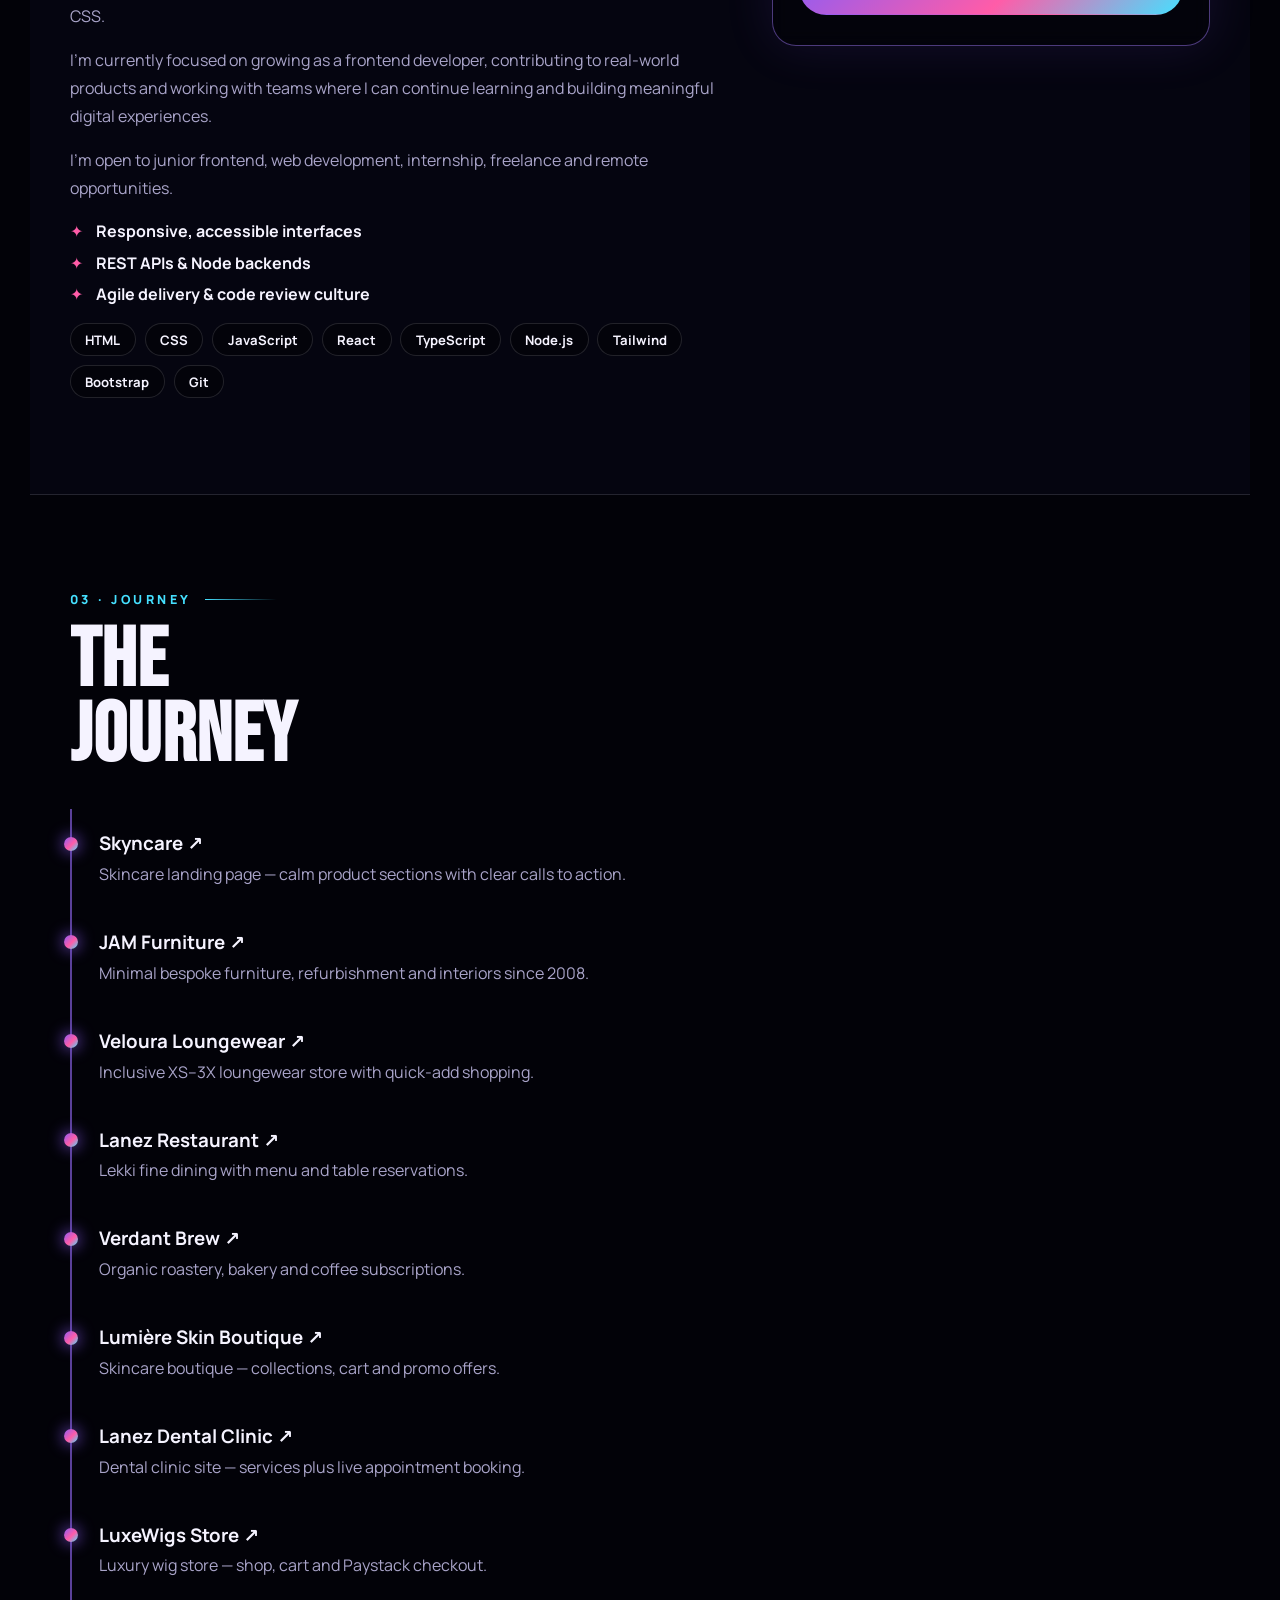
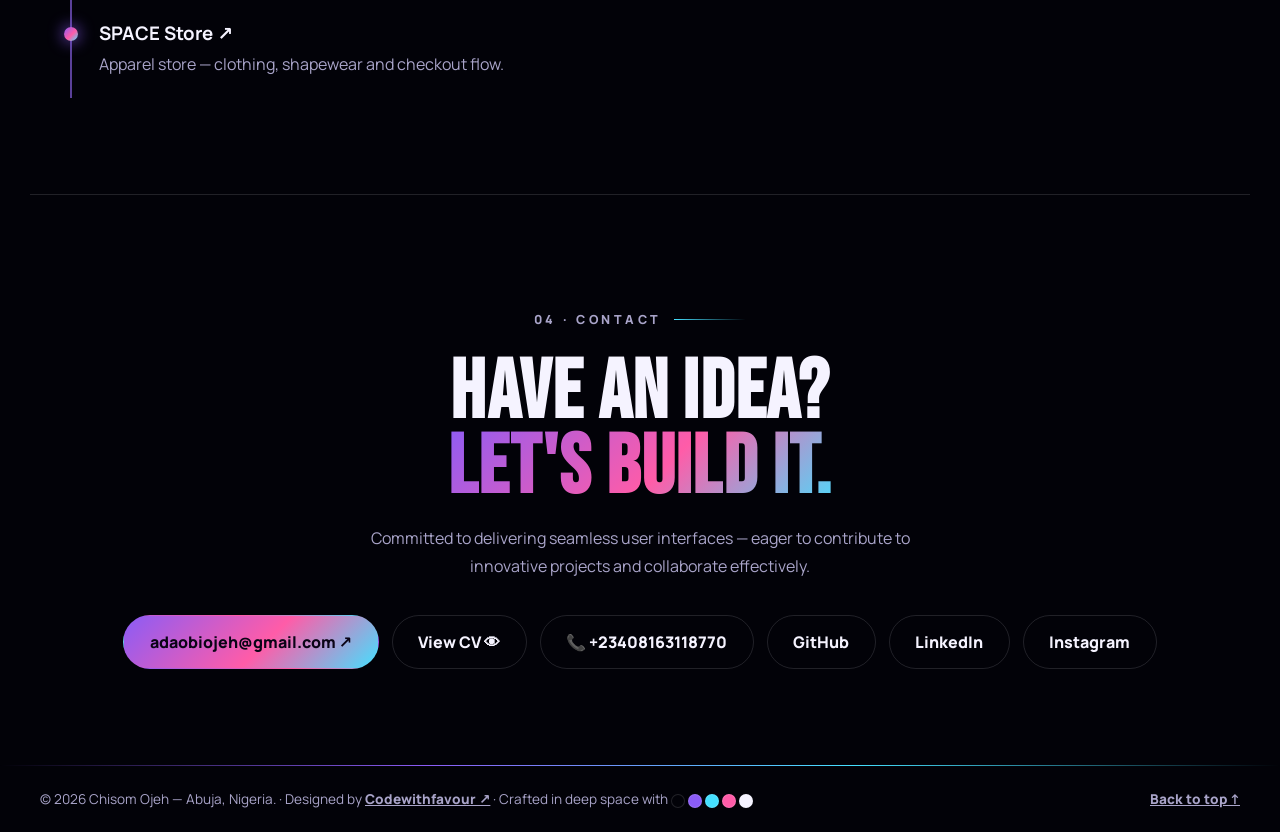
==== commit 9e8addc5: "Rewrite About section with personal bio" ====
--- a/index.html
+++ b/index.html
@@ -241,8 +241,11 @@
         <div>
           <p class="kicker">02 · About</p>
           <h2>ABOUT<br />ME</h2>
-          <p class="lede-sm">Web developer based in Abuja, with a background in Computer Science.</p>
-          <p>I build high-quality web applications with React, TypeScript, and Node.js. Skilled in teamwork, agile workflows, and delivering solutions that balance clean code with great UX.</p>
+          <p class="lede-sm">I'm a Junior Frontend Developer based in Abuja, Nigeria, with a background in Social Work and a strong passion for technology.</p>
+          <p>My transition into software development has allowed me to combine problem-solving, communication and user-focused thinking with technical skills.</p>
+          <p>I build responsive and accessible websites and web applications using modern technologies including React, TypeScript, JavaScript, HTML, CSS, Bootstrap and Tailwind CSS.</p>
+          <p>I'm currently focused on growing as a frontend developer, contributing to real-world products and working with teams where I can continue learning and building meaningful digital experiences.</p>
+          <p>I'm open to junior frontend, web development, internship, freelance and remote opportunities.</p>
           <ul class="ticks">
             <li>Responsive, accessible interfaces</li>
             <li>REST APIs &amp; Node backends</li>
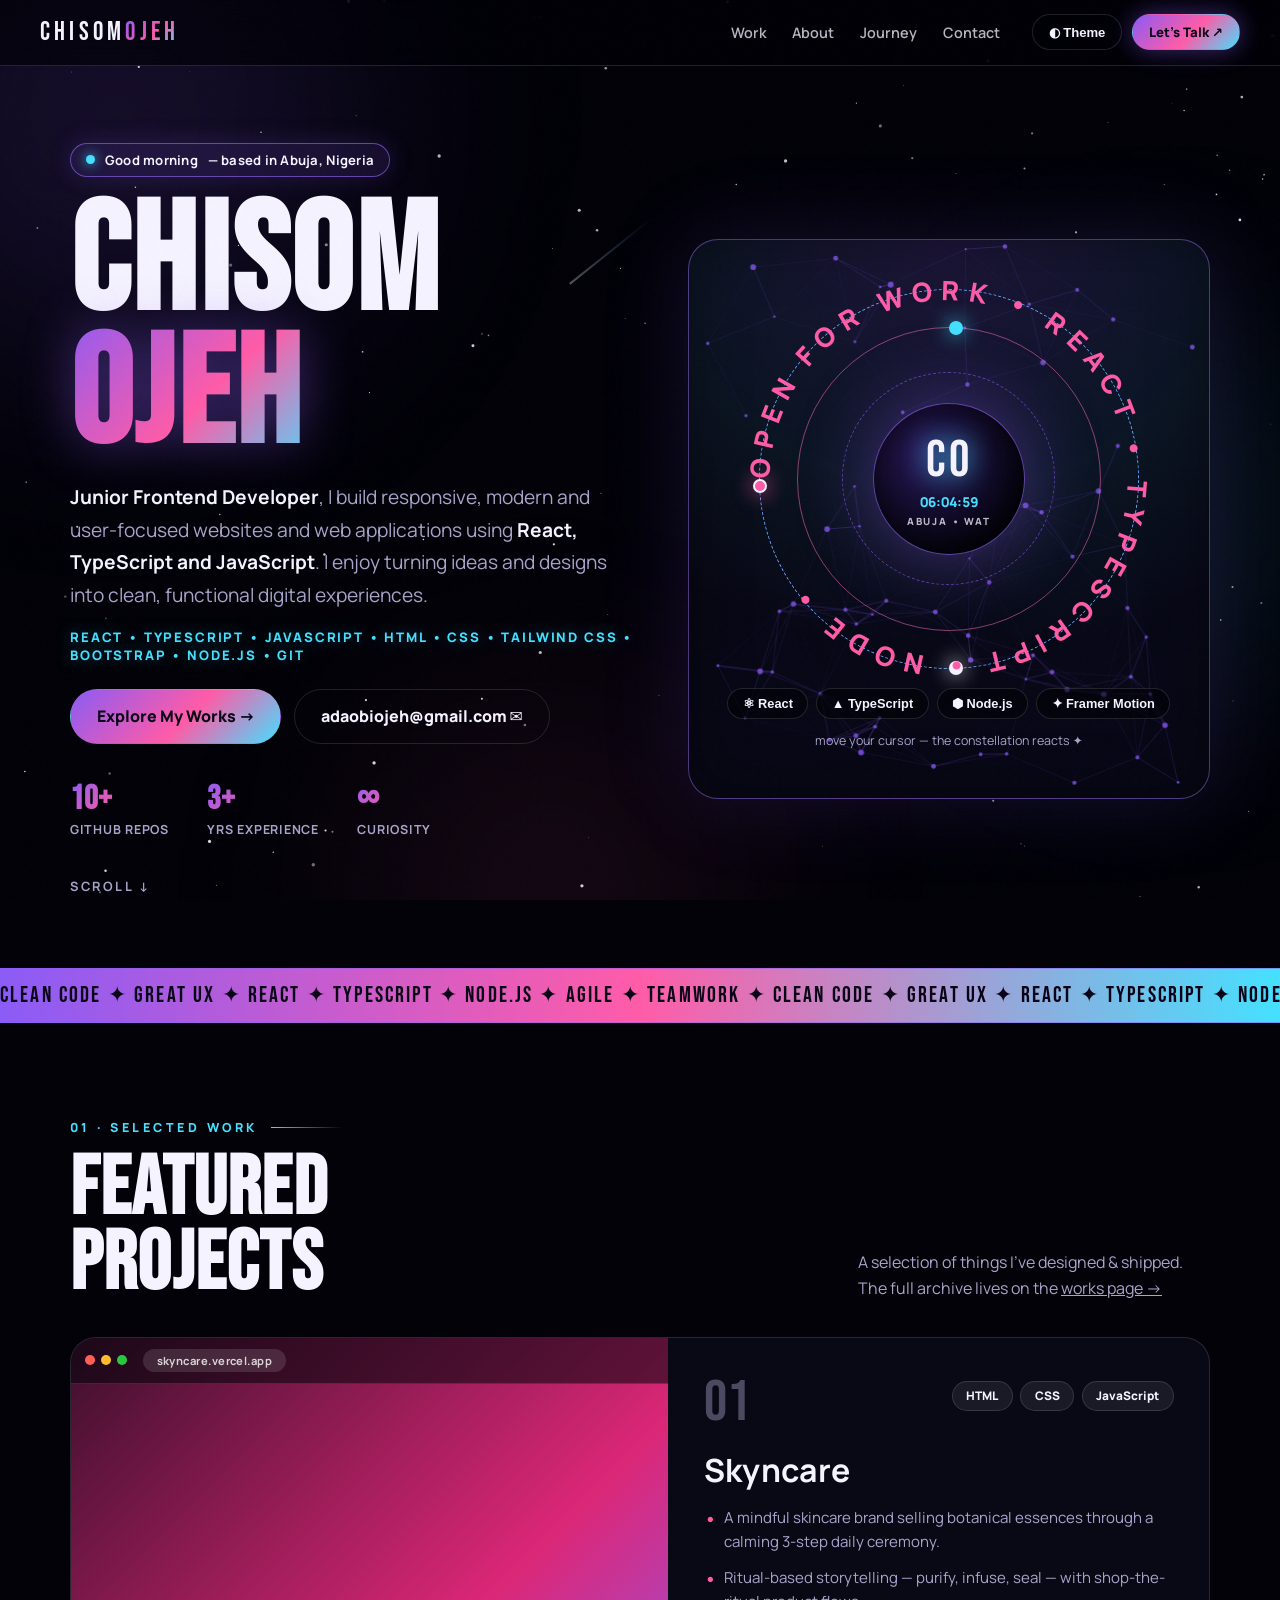
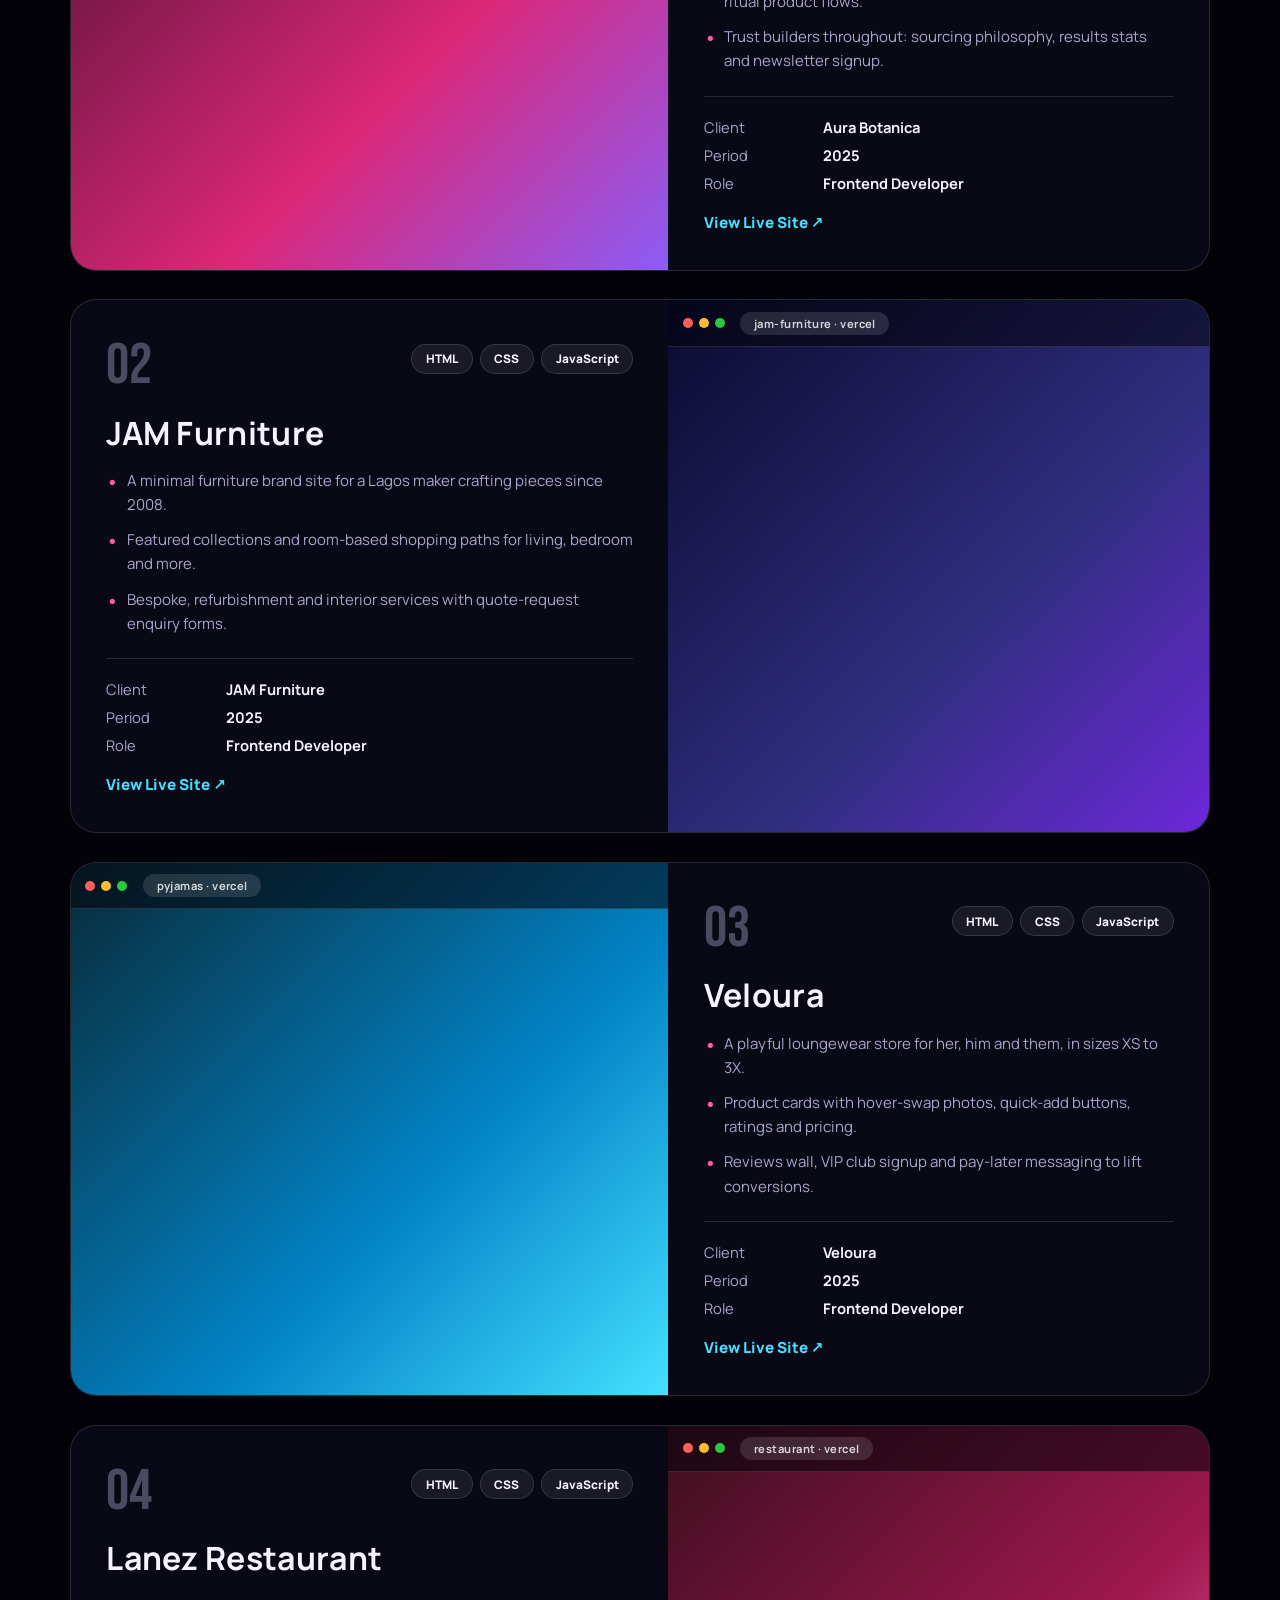
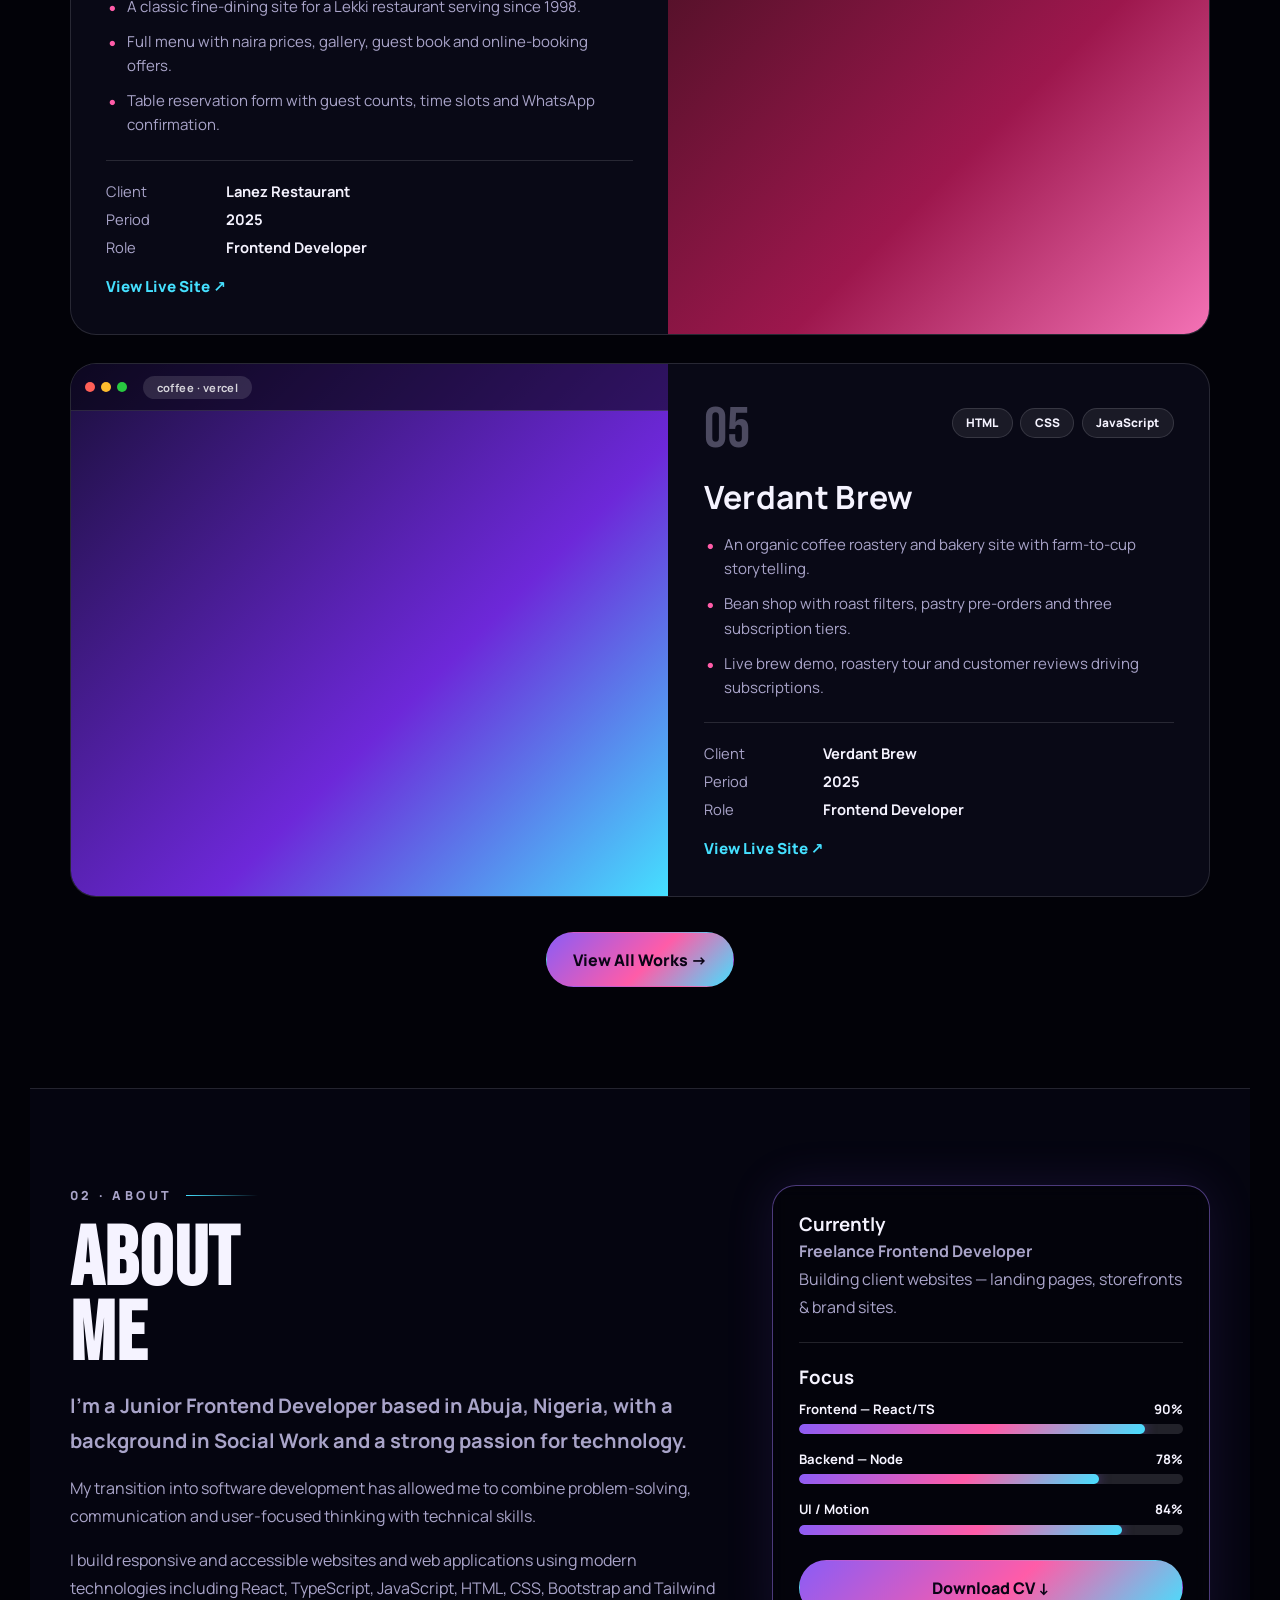
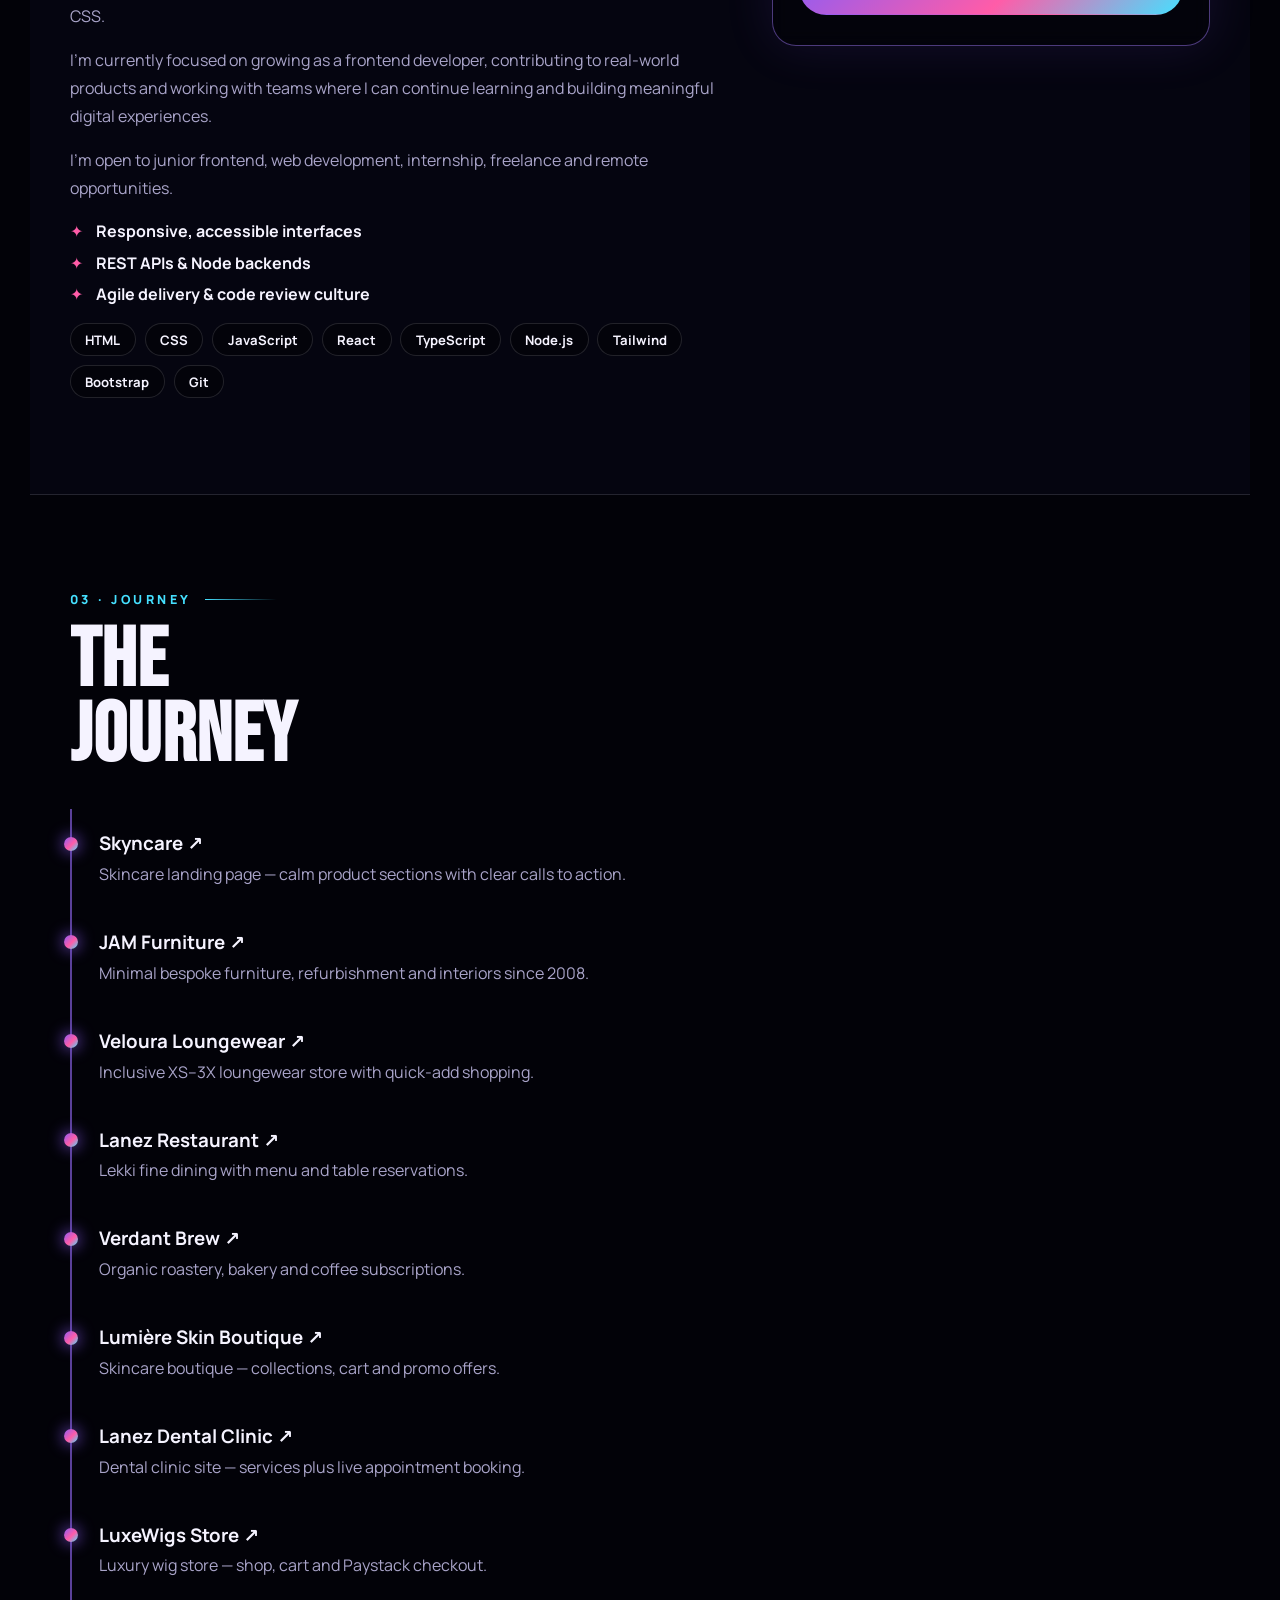
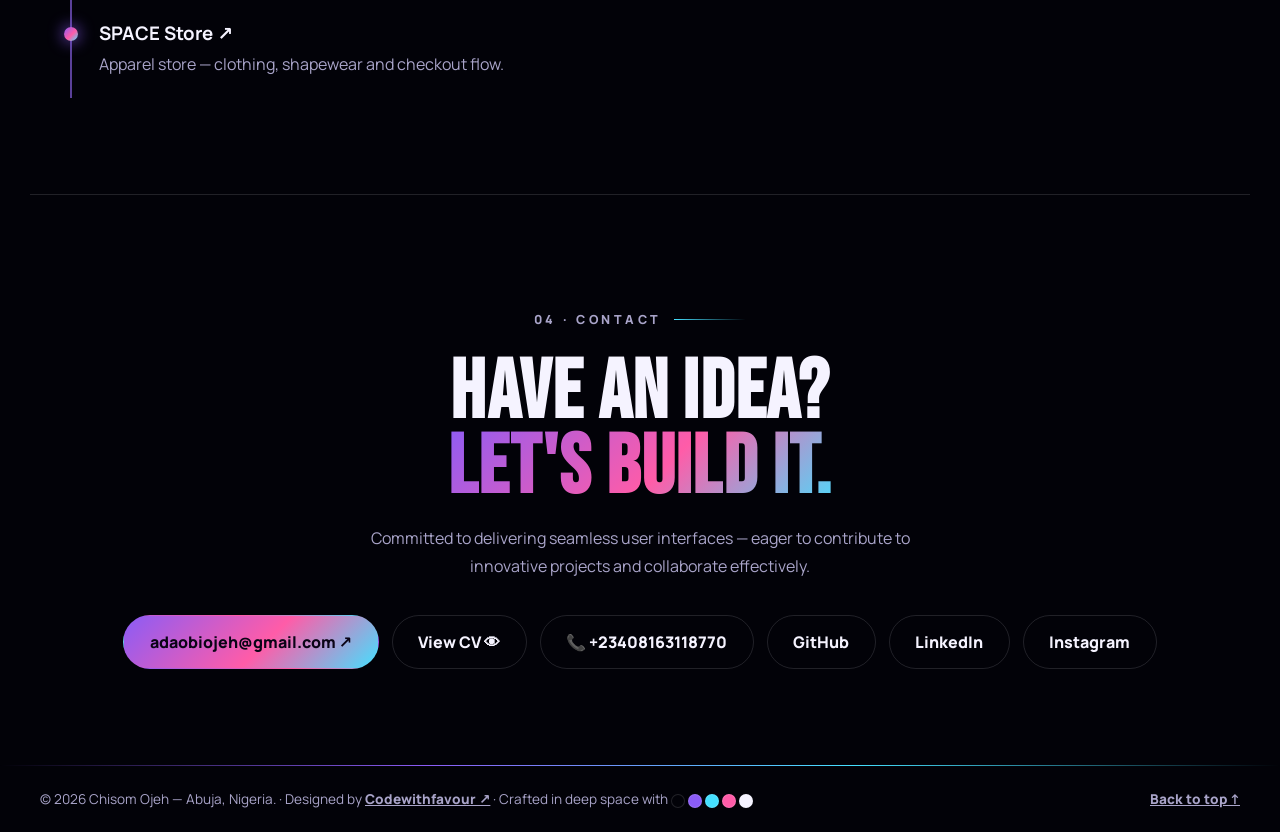
==== commit 37c35ee9: "Add Junior Frontend Developer title to hero" ====
--- a/index.html
+++ b/index.html
@@ -45,7 +45,7 @@
       <div class="hero-text">
         <p class="eyebrow"><span class="dot"></span> <span id="greeting">Hello</span> — based in Abuja, Nigeria</p>
         <h1 class="mega">CHISOM<br /><em>OJEH</em></h1>
-        <p class="lede">I build responsive, modern and user-focused websites and web applications using <strong>React, TypeScript and JavaScript</strong>. I enjoy turning ideas and designs into clean, functional digital experiences.</p>
+        <p class="lede"><strong>Junior Frontend Developer</strong>, I build responsive, modern and user-focused websites and web applications using <strong>React, TypeScript and JavaScript</strong>. I enjoy turning ideas and designs into clean, functional digital experiences.</p>
         <p class="stack-line">React • TypeScript • JavaScript • HTML • CSS • Tailwind CSS • Bootstrap • Node.js • Git</p>
         <div class="cta-row">
           <a href="works.html" class="btn primary">Explore My Works →</a>
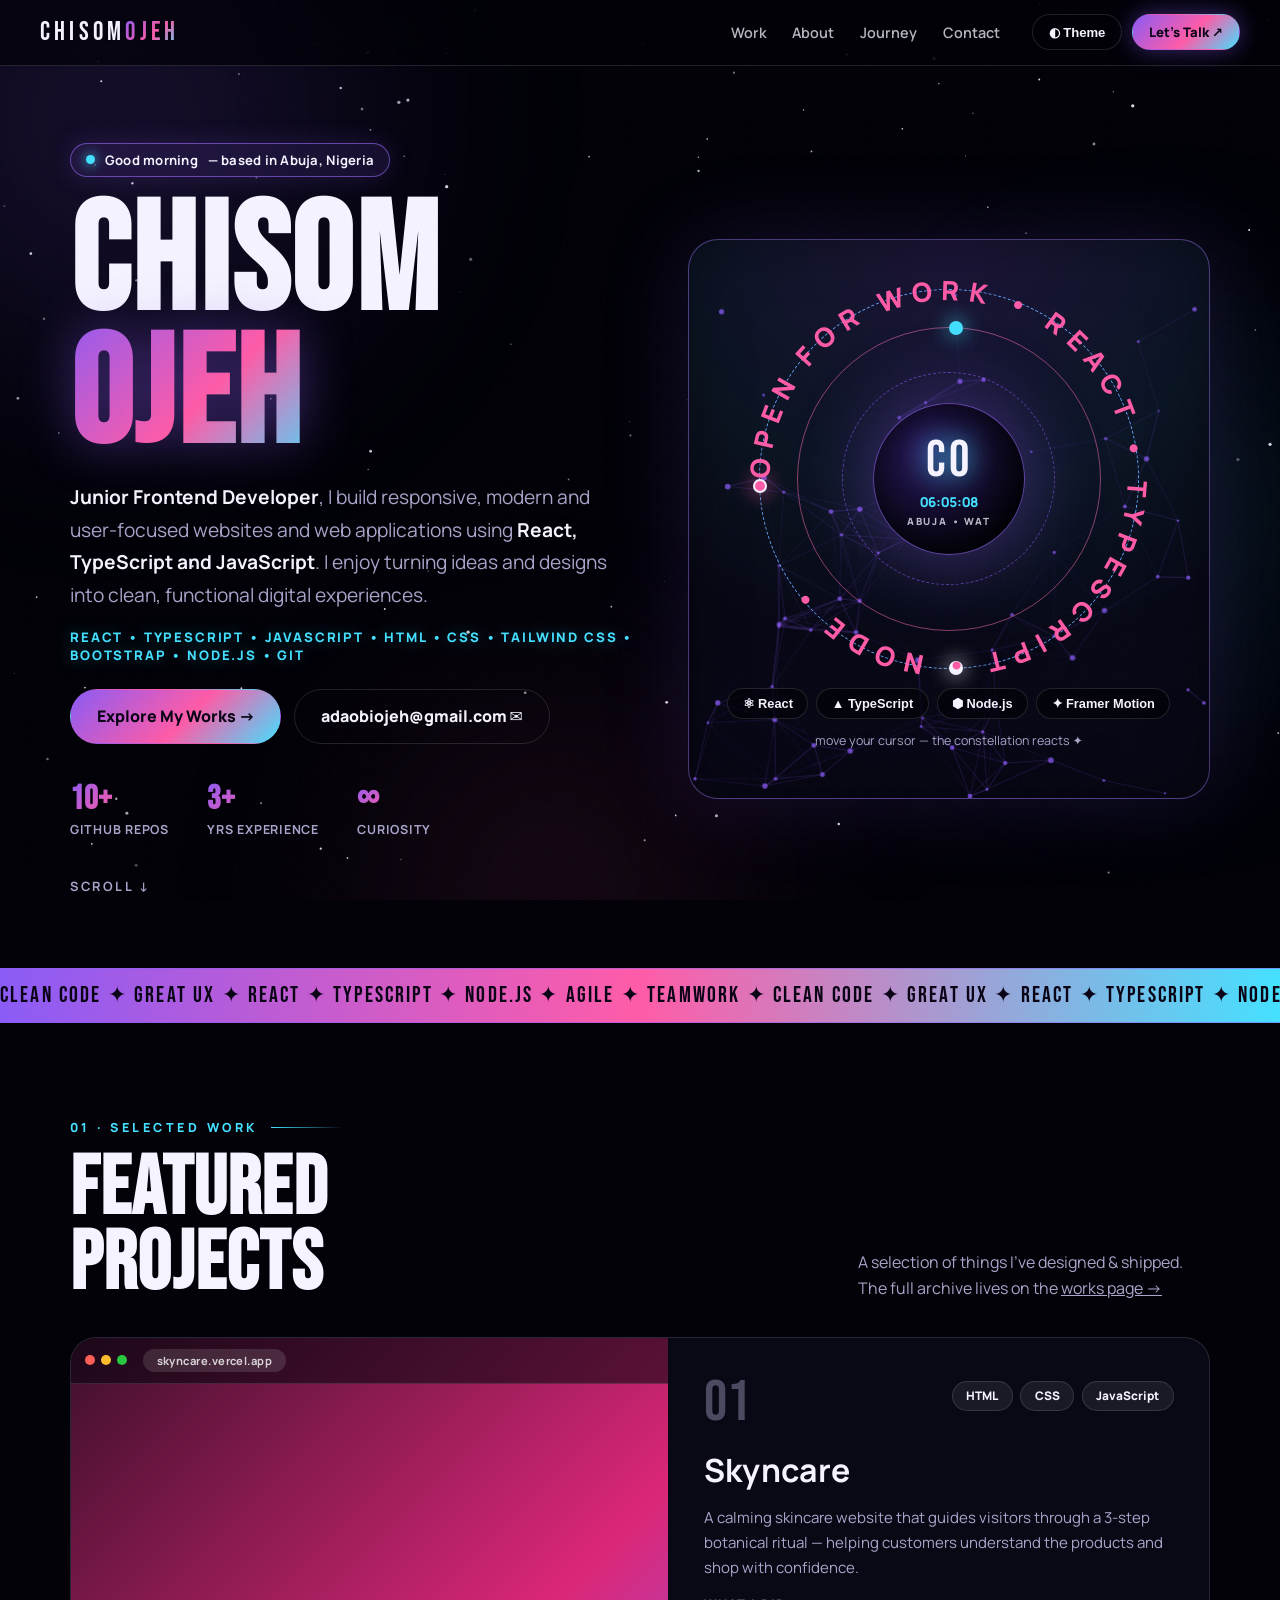
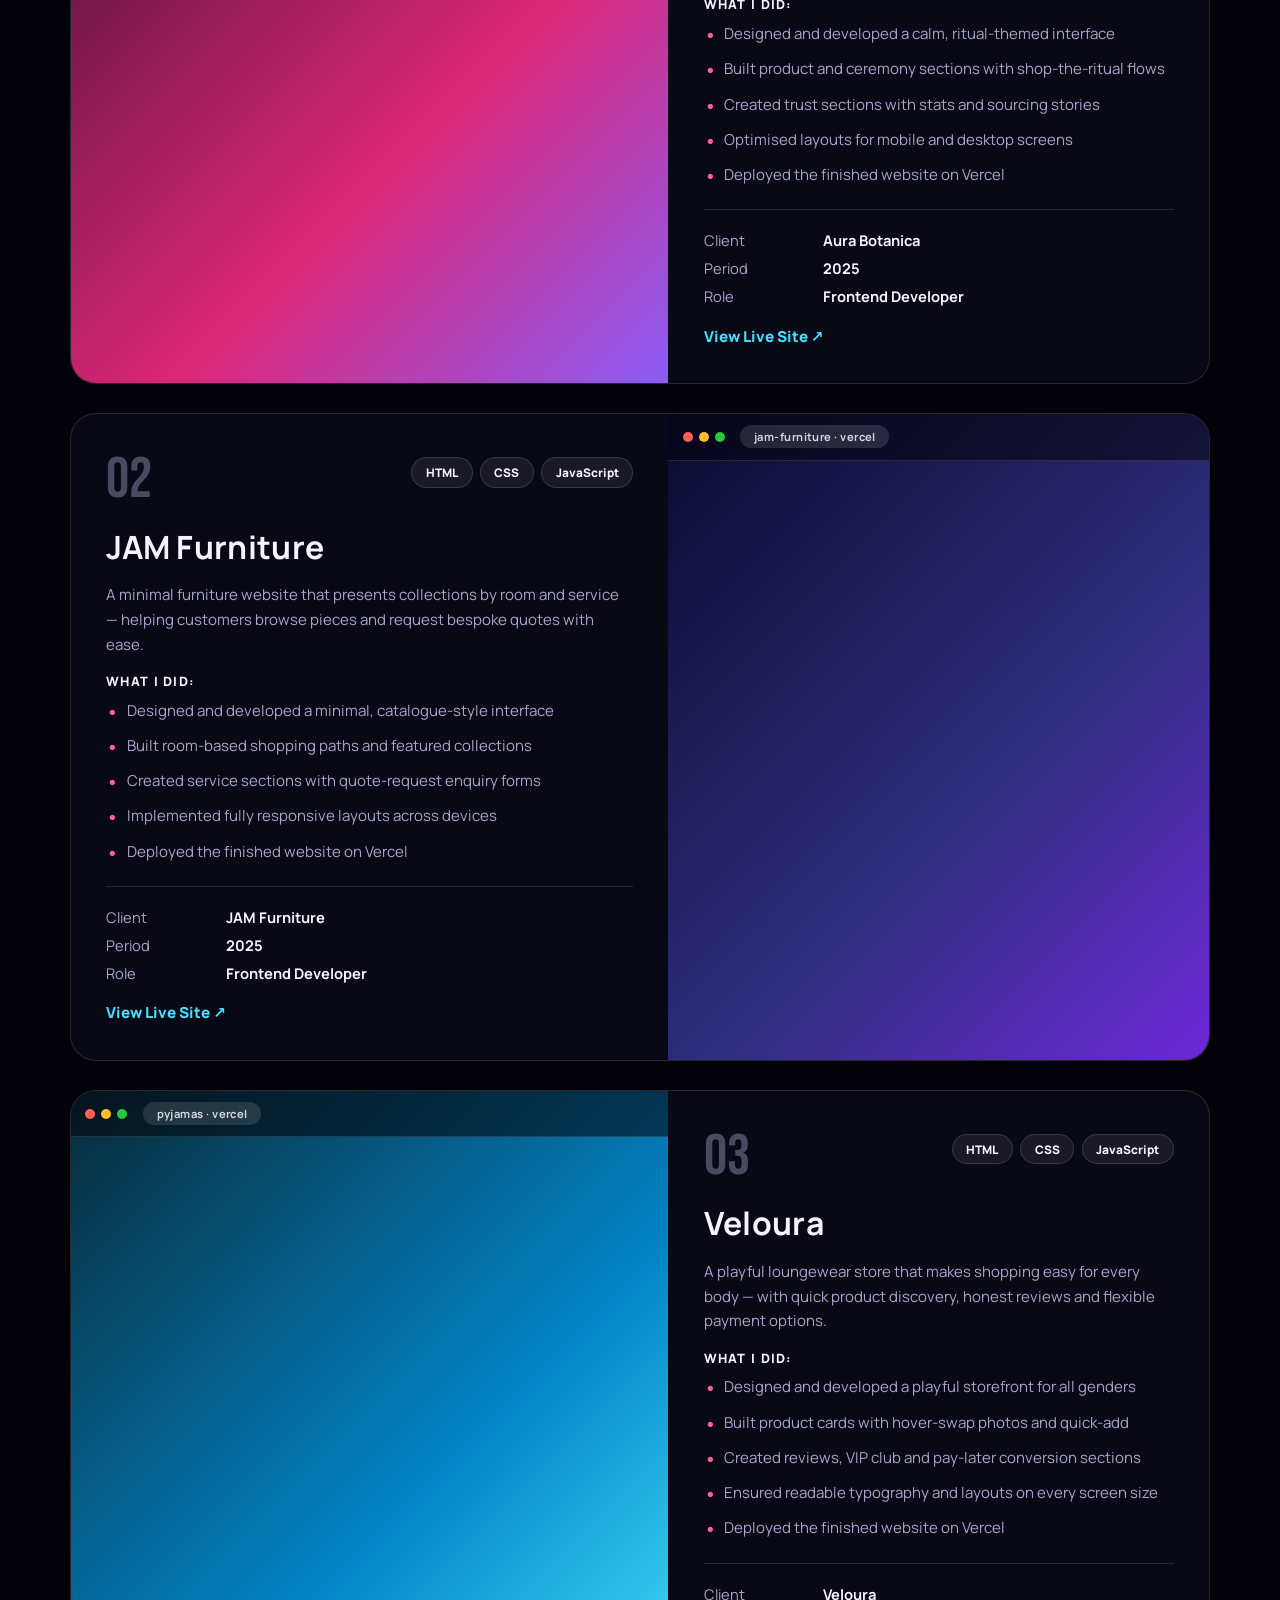
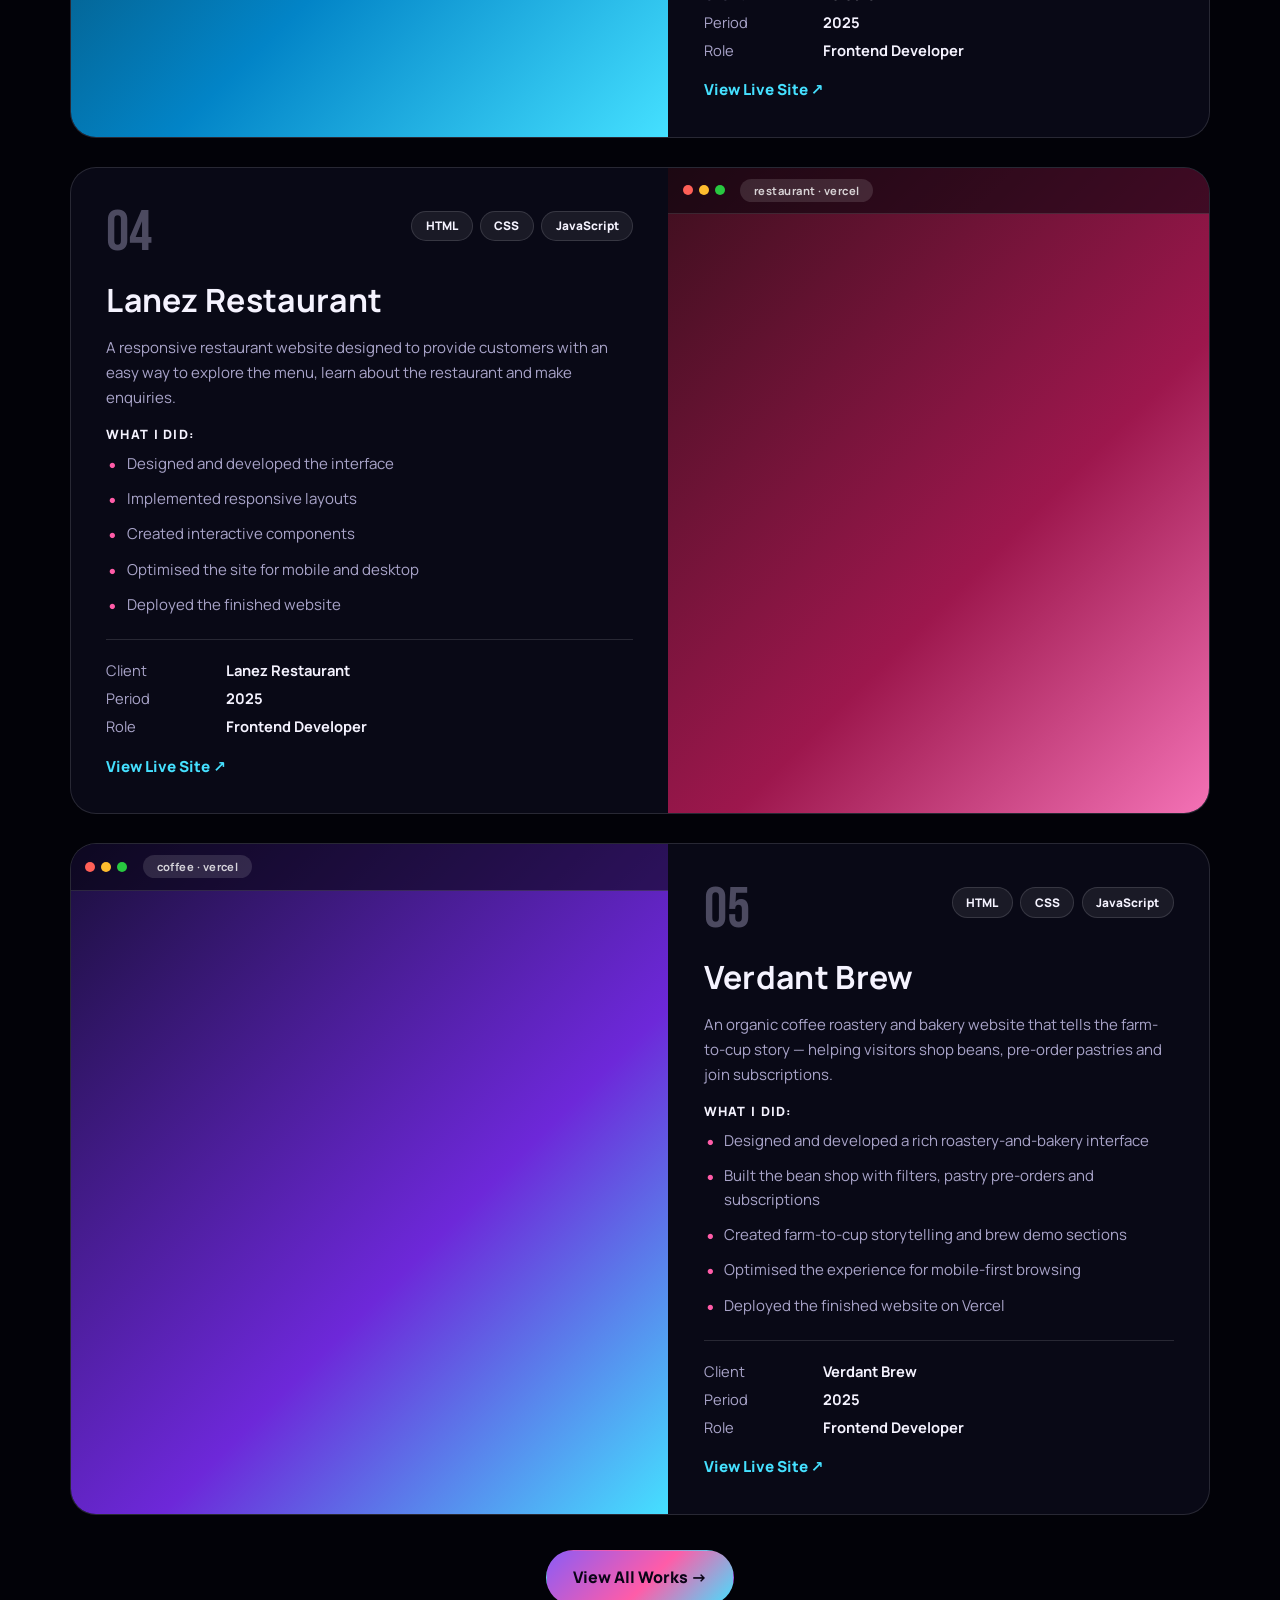
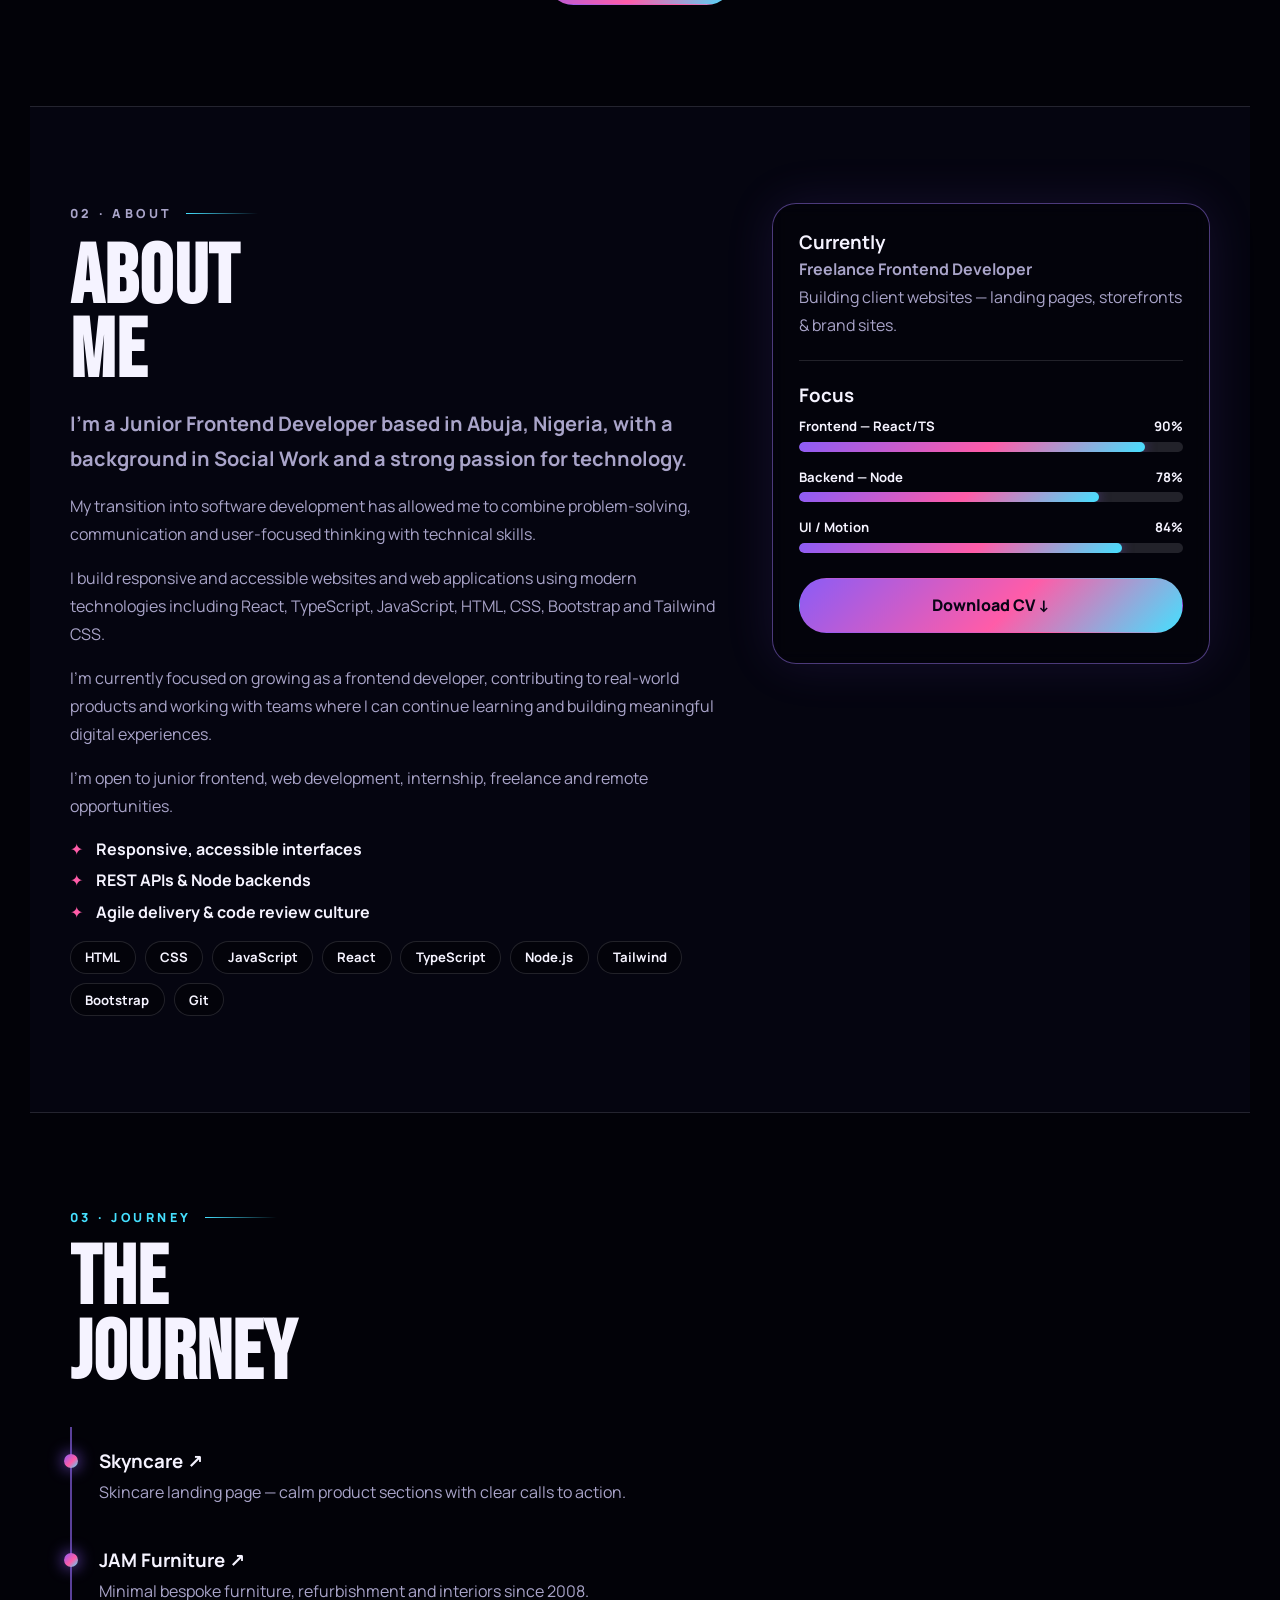
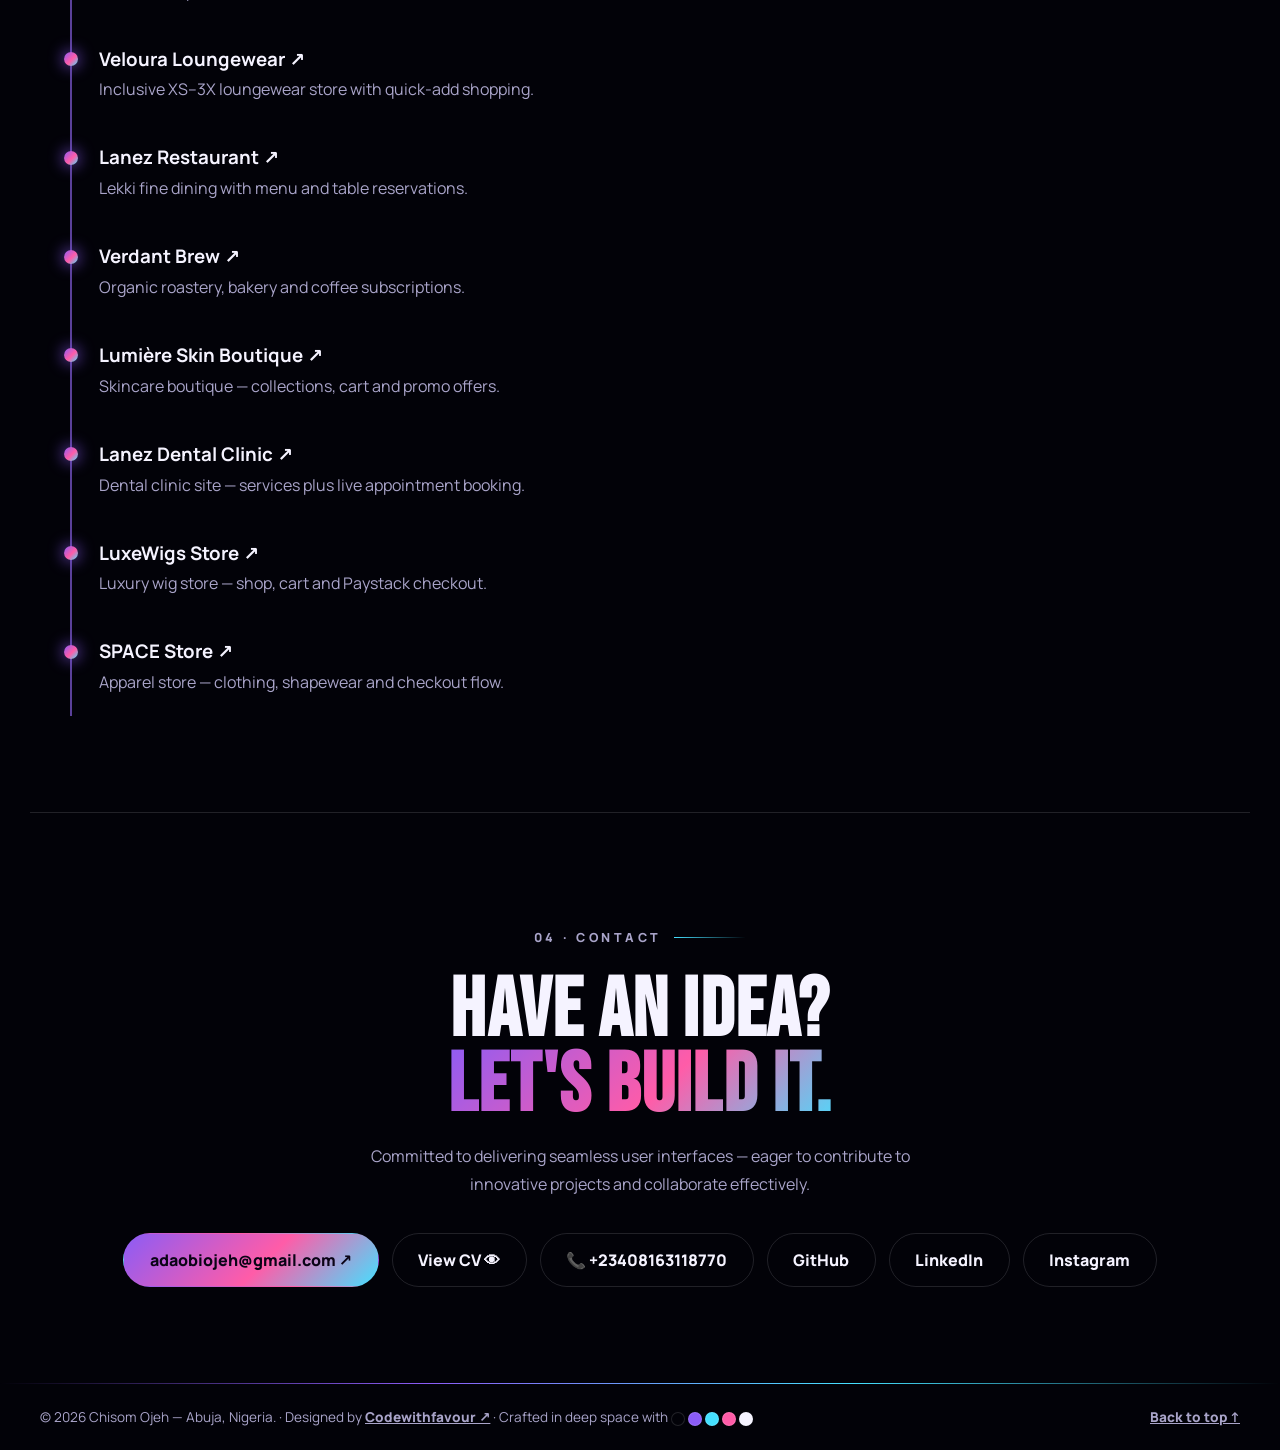
==== commit 55c0f073: "Restructure project cards: problem statement plus what-I-did" ====
--- a/index.html
+++ b/index.html
@@ -114,10 +114,14 @@
               <div class="show-pills"><span>HTML</span><span>CSS</span><span>JavaScript</span></div>
             </div>
             <h3><a href="https://skyncare.vercel.app/" target="_blank" rel="noreferrer">Skyncare</a></h3>
-            <ul class="show-points">
-              <li>A mindful skincare brand selling botanical essences through a calming 3-step daily ceremony.</li>
-              <li>Ritual-based storytelling — purify, infuse, seal — with shop-the-ritual product flows.</li>
-              <li>Trust builders throughout: sourcing philosophy, results stats and newsletter signup.</li>
+            <p class="built">A calming skincare website that guides visitors through a 3-step botanical ritual — helping customers understand the products and shop with confidence.</p>
+            <p class="did-head">What I did:</p>
+            <ul class="show-points">
+              <li>Designed and developed a calm, ritual-themed interface</li>
+              <li>Built product and ceremony sections with shop-the-ritual flows</li>
+              <li>Created trust sections with stats and sourcing stories</li>
+              <li>Optimised layouts for mobile and desktop screens</li>
+              <li>Deployed the finished website on Vercel</li>
             </ul>
             <div class="show-meta">
               <div><span class="k">Client</span><span class="v">Aura Botanica</span></div>
@@ -140,10 +144,14 @@
               <div class="show-pills"><span>HTML</span><span>CSS</span><span>JavaScript</span></div>
             </div>
             <h3><a href="https://chisomoj-jam-furniture-fi3ogfvmz-favourlanez.vercel.app/" target="_blank" rel="noreferrer">JAM Furniture</a></h3>
-            <ul class="show-points">
-              <li>A minimal furniture brand site for a Lagos maker crafting pieces since 2008.</li>
-              <li>Featured collections and room-based shopping paths for living, bedroom and more.</li>
-              <li>Bespoke, refurbishment and interior services with quote-request enquiry forms.</li>
+            <p class="built">A minimal furniture website that presents collections by room and service — helping customers browse pieces and request bespoke quotes with ease.</p>
+            <p class="did-head">What I did:</p>
+            <ul class="show-points">
+              <li>Designed and developed a minimal, catalogue-style interface</li>
+              <li>Built room-based shopping paths and featured collections</li>
+              <li>Created service sections with quote-request enquiry forms</li>
+              <li>Implemented fully responsive layouts across devices</li>
+              <li>Deployed the finished website on Vercel</li>
             </ul>
             <div class="show-meta">
               <div><span class="k">Client</span><span class="v">JAM Furniture</span></div>
@@ -166,10 +174,14 @@
               <div class="show-pills"><span>HTML</span><span>CSS</span><span>JavaScript</span></div>
             </div>
             <h3><a href="https://pyjamas-ovth5pdcp-favourlanez.vercel.app/" target="_blank" rel="noreferrer">Veloura</a></h3>
-            <ul class="show-points">
-              <li>A playful loungewear store for her, him and them, in sizes XS to 3X.</li>
-              <li>Product cards with hover-swap photos, quick-add buttons, ratings and pricing.</li>
-              <li>Reviews wall, VIP club signup and pay-later messaging to lift conversions.</li>
+            <p class="built">A playful loungewear store that makes shopping easy for every body — with quick product discovery, honest reviews and flexible payment options.</p>
+            <p class="did-head">What I did:</p>
+            <ul class="show-points">
+              <li>Designed and developed a playful storefront for all genders</li>
+              <li>Built product cards with hover-swap photos and quick-add</li>
+              <li>Created reviews, VIP club and pay-later conversion sections</li>
+              <li>Ensured readable typography and layouts on every screen size</li>
+              <li>Deployed the finished website on Vercel</li>
             </ul>
             <div class="show-meta">
               <div><span class="k">Client</span><span class="v">Veloura</span></div>
@@ -192,10 +204,14 @@
               <div class="show-pills"><span>HTML</span><span>CSS</span><span>JavaScript</span></div>
             </div>
             <h3><a href="https://resturant-ck4lv31b3-favourlanez.vercel.app/" target="_blank" rel="noreferrer">Lanez Restaurant</a></h3>
-            <ul class="show-points">
-              <li>A classic fine-dining site for a Lekki restaurant serving since 1998.</li>
-              <li>Full menu with naira prices, gallery, guest book and online-booking offers.</li>
-              <li>Table reservation form with guest counts, time slots and WhatsApp confirmation.</li>
+            <p class="built">A responsive restaurant website designed to provide customers with an easy way to explore the menu, learn about the restaurant and make enquiries.</p>
+            <p class="did-head">What I did:</p>
+            <ul class="show-points">
+              <li>Designed and developed the interface</li>
+              <li>Implemented responsive layouts</li>
+              <li>Created interactive components</li>
+              <li>Optimised the site for mobile and desktop</li>
+              <li>Deployed the finished website</li>
             </ul>
             <div class="show-meta">
               <div><span class="k">Client</span><span class="v">Lanez Restaurant</span></div>
@@ -218,10 +234,14 @@
               <div class="show-pills"><span>HTML</span><span>CSS</span><span>JavaScript</span></div>
             </div>
             <h3><a href="https://coffee-cytjn6hhb-favourlanez.vercel.app/" target="_blank" rel="noreferrer">Verdant Brew</a></h3>
-            <ul class="show-points">
-              <li>An organic coffee roastery and bakery site with farm-to-cup storytelling.</li>
-              <li>Bean shop with roast filters, pastry pre-orders and three subscription tiers.</li>
-              <li>Live brew demo, roastery tour and customer reviews driving subscriptions.</li>
+            <p class="built">An organic coffee roastery and bakery website that tells the farm-to-cup story — helping visitors shop beans, pre-order pastries and join subscriptions.</p>
+            <p class="did-head">What I did:</p>
+            <ul class="show-points">
+              <li>Designed and developed a rich roastery-and-bakery interface</li>
+              <li>Built the bean shop with filters, pastry pre-orders and subscriptions</li>
+              <li>Created farm-to-cup storytelling and brew demo sections</li>
+              <li>Optimised the experience for mobile-first browsing</li>
+              <li>Deployed the finished website on Vercel</li>
             </ul>
             <div class="show-meta">
               <div><span class="k">Client</span><span class="v">Verdant Brew</span></div>
--- a/styles.css
+++ b/styles.css
@@ -205,6 +205,8 @@
 .show-points{list-style:none;display:grid;gap:.7rem;color:var(--muted);font-size:.94rem;line-height:1.6}
 .show-points li{padding-left:1.3rem;position:relative}
 .show-points li::before{content:"•";position:absolute;left:0;color:var(--accent3);font-weight:900;font-size:1.1rem;line-height:1.4}
+.built{color:var(--muted);font-size:.94rem;line-height:1.65;margin:0 0 .9rem}
+.did-head{font-weight:800;font-size:.8rem;letter-spacing:.1em;text-transform:uppercase;color:var(--ink);margin:0 0 .55rem}
 .show-meta{margin-top:1.4rem;padding-top:1.25rem;border-top:1px solid var(--line);display:grid;gap:.5rem}
 .show-meta div{display:grid;grid-template-columns:110px 1fr;gap:.6rem;font-size:.92rem}
 .show-meta .k{color:var(--muted)}
